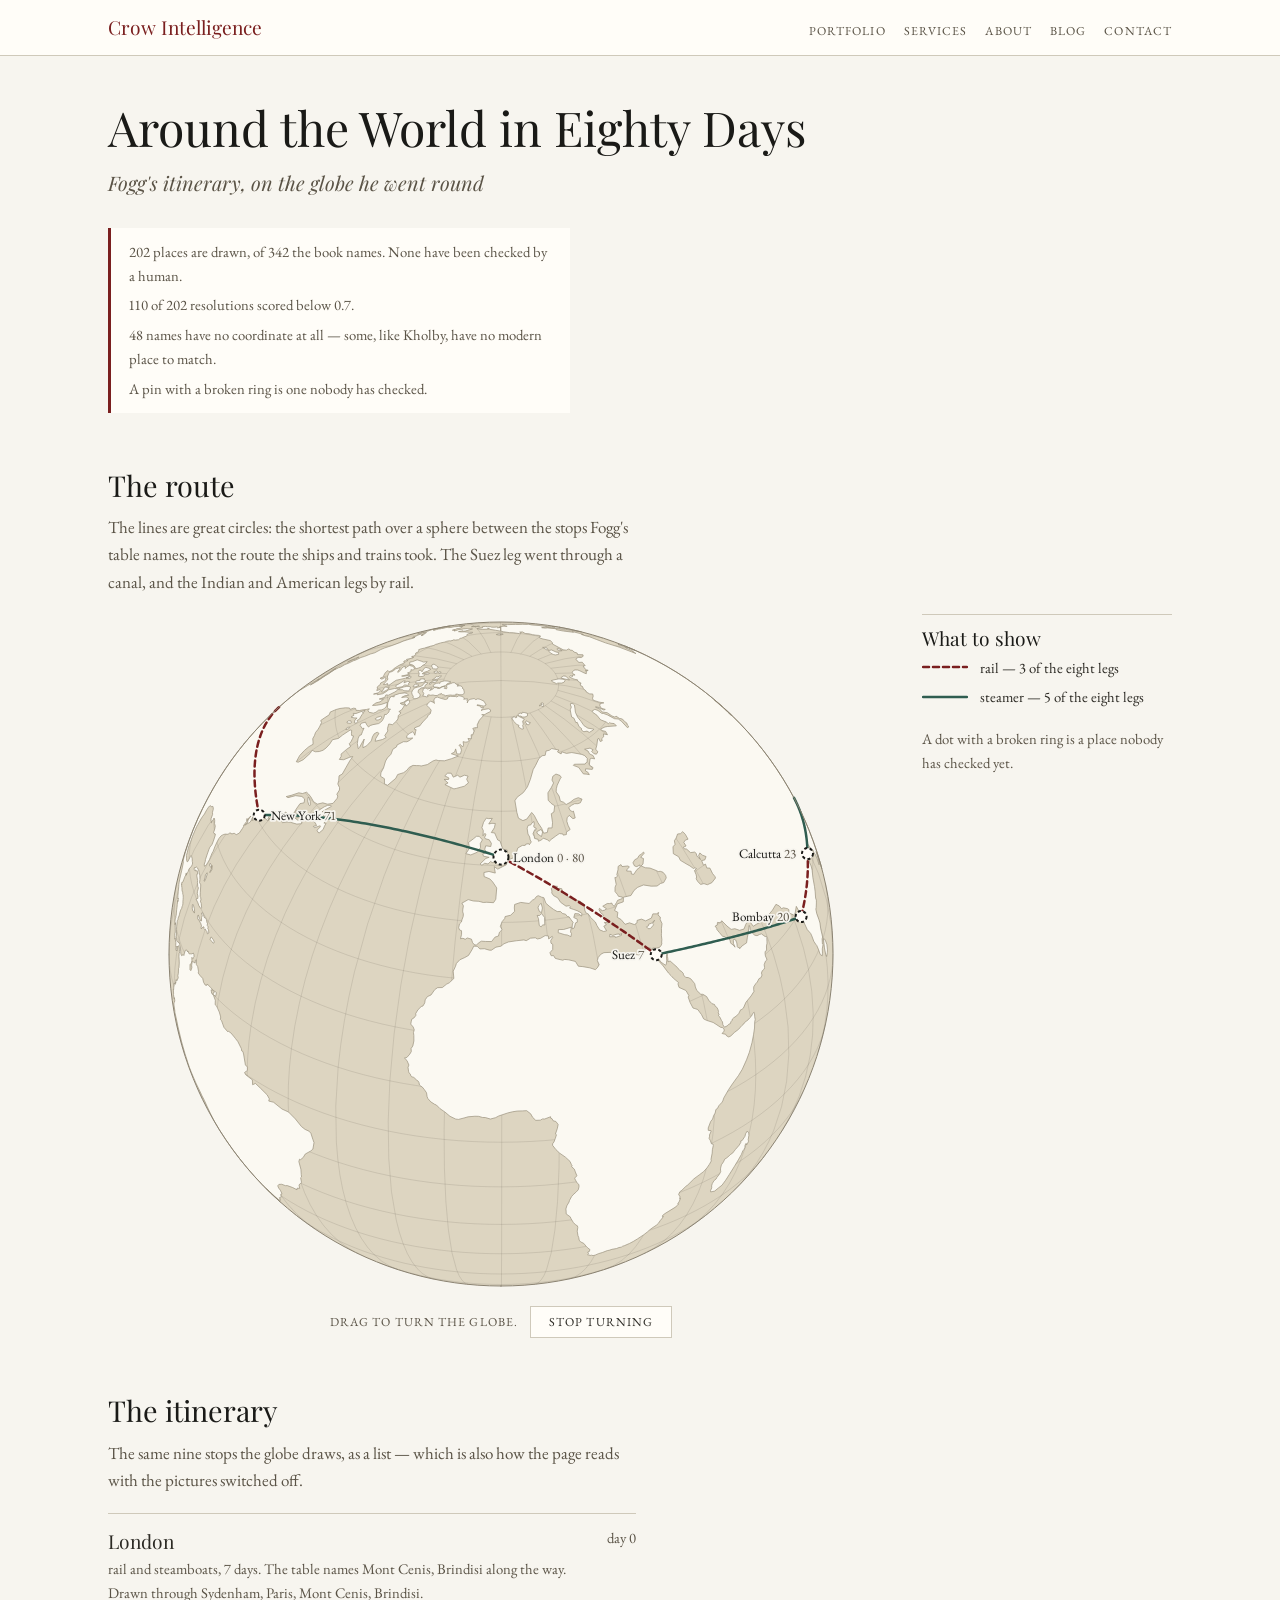
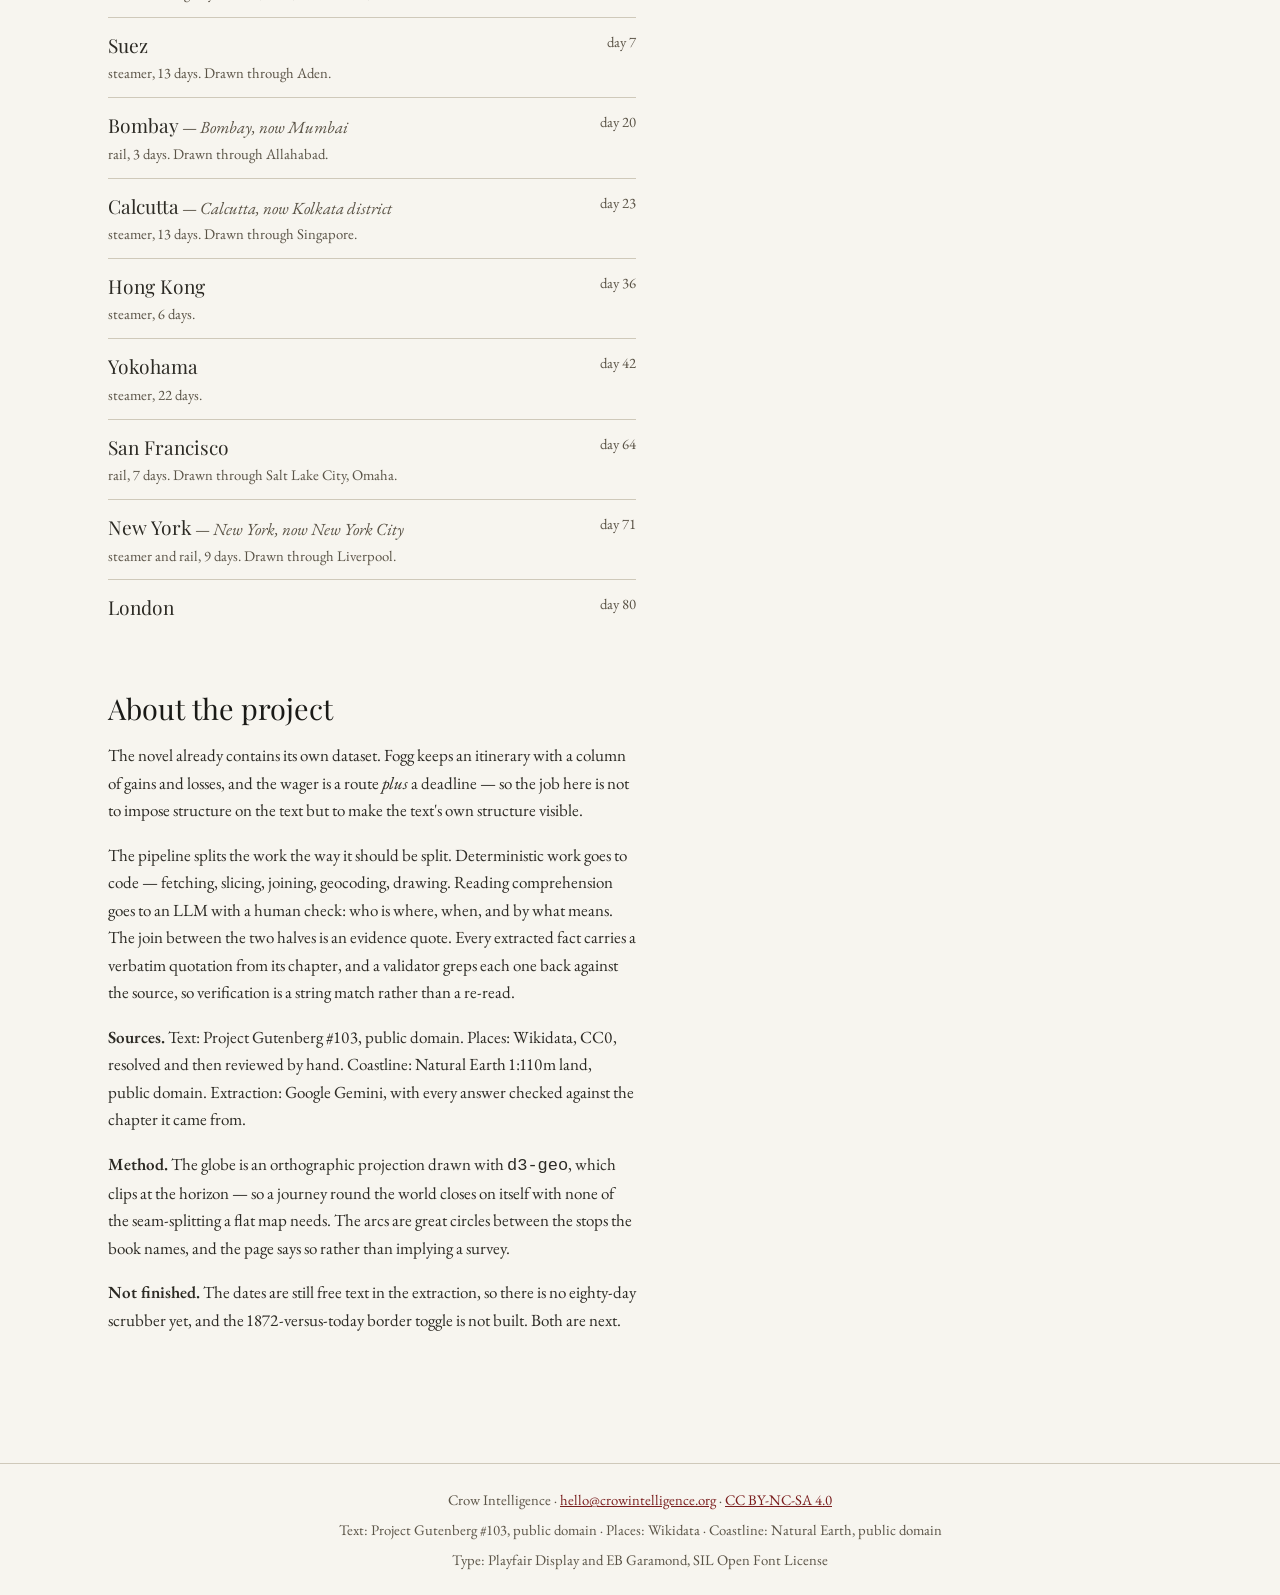
==== web/index.html @ cccea7ab "d3 wants its polygons clockwise, and here is the globe to prove it The page is what caught the bug. " ====
<!doctype html>
<html lang="en">
<head>
<meta charset="utf-8" />
<meta name="viewport" content="width=device-width, initial-scale=1" />
<title>Around the World in Eighty Days — Crow Intelligence</title>
<meta name="description" content="The route and calendar of Jules Verne's 1872 novel, extracted from the text and shown on a rotating globe." />
<link rel="canonical" href="https://crowintelligence.org/verne80/" />
<meta name="theme-color" content="#7a1f1f" />
<link rel="icon" href="data:image/svg+xml,%3Csvg xmlns='http://www.w3.org/2000/svg' viewBox='0 0 32 32'%3E%3Ccircle cx='16' cy='16' r='13' fill='%23f7f5ef' stroke='%237a1f1f' stroke-width='2'/%3E%3Cpath d='M3 16h26M16 3c5 6 5 20 0 26M16 3c-5 6-5 20 0 26' fill='none' stroke='%237a1f1f' stroke-width='1.2'/%3E%3C/svg%3E" />

<meta property="og:type" content="website" />
<meta property="og:locale" content="en_GB" />
<meta property="og:site_name" content="Crow Intelligence" />
<meta property="og:title" content="Around the World in Eighty Days" />
<meta property="og:description" content="Fogg's itinerary, on the globe he went round. Extracted from Gutenberg #103, resolved against Wikidata, checked by hand." />
<meta property="og:url" content="https://crowintelligence.org/verne80/" />
<meta property="og:image" content="https://crowintelligence.org/verne80/assets/og.png" />
<meta property="og:image:width" content="1200" />
<meta property="og:image:height" content="630" />
<meta property="og:image:alt" content="A globe with Phileas Fogg's route drawn across it." />
<!-- Twitter / X card (no account, so no twitter:site) -->
<meta name="twitter:card" content="summary_large_image" />

<script type="application/ld+json">
{
  "@context": "https://schema.org",
  "@type": "CreativeWork",
  "name": "Around the World in Eighty Days — the route on a globe",
  "inLanguage": "en",
  "license": "https://creativecommons.org/licenses/by-nc-sa/4.0/",
  "author": { "@type": "Organization", "name": "Crow Intelligence" },
  "publisher": { "@type": "Organization", "name": "Crow Intelligence" },
  "isBasedOn": "https://www.gutenberg.org/ebooks/103"
}
</script>

<link rel="stylesheet" href="./fonts/fonts.css" />
<link rel="stylesheet" href="./style.css" />
</head>
<body>

<a class="skip" href="#main" data-i18n="skip.content">Skip to the content</a>
<a class="skip" href="#itinerary" data-i18n="skip.itinerary">Skip the globe, read the itinerary</a>

<nav class="top-nav" aria-label="Crow Intelligence">
  <div class="nav-inner">
    <a class="nav-brand" href="https://crowintelligence.org/" data-i18n="nav.brand">Crow Intelligence</a>
    <div class="nav-links">
      <a href="https://crowintelligence.org/portfolio.html" data-i18n="nav.portfolio">Portfolio</a>
      <a href="https://crowintelligence.org/services.html" data-i18n="nav.services">Services</a>
      <a href="https://crowintelligence.org/about.html" data-i18n="nav.about">About</a>
      <a href="https://blog.crowintelligence.org/" data-i18n="nav.blog">Blog</a>
      <a href="https://crowintelligence.org/contact.html" data-i18n="nav.contact">Contact</a>
    </div>
  </div>
</nav>

<main id="main">
  <h1 data-i18n="site.title">Around the World in Eighty Days</h1>
  <p class="lede" data-i18n="site.subtitle">Fogg's itinerary, on the globe he went round</p>

  <div class="provenance" id="provenance"></div>

  <h2>The route</h2>
  <p class="note" data-i18n="arc.schematic">
    The lines are great circles: the shortest path over a sphere between the stops Fogg's
    table names, not the route the ships and trains took.
  </p>

  <div class="globe-wrap">
    <div>
      <div class="stage" id="stage">
        <canvas role="img" data-i18n-label="globe.aria"
                aria-label="A globe showing Phileas Fogg's route around the world."></canvas>
        <svg aria-hidden="true"></svg>
      </div>
      <div class="controls">
        <span class="label" data-i18n="globe.hint">Drag to turn the globe.</span>
        <button id="rotate" type="button">Turn slowly</button>
      </div>
    </div>

    <div class="legend">
      <h3 data-i18n="layer.heading">What to show</h3>
      <ul id="legend-modes"></ul>
      <p class="note" style="font-size: var(--fs-small)">
        A dot with a broken ring is a place nobody has checked yet.
      </p>
    </div>
  </div>

  <h2 data-i18n="itinerary.heading">The itinerary</h2>
  <p class="note" data-i18n="itinerary.note">
    The same nine stops the globe draws, as a list — which is also how the page reads with
    the pictures switched off.
  </p>

  <noscript>
    <p>
      This page draws a globe with JavaScript. Without it, here is the itinerary Fogg reads
      out in chapter 3: <strong>London, Suez, Bombay, Calcutta, Hong Kong, Yokohama, San
      Francisco, New York, London</strong> — eighty days. The underlying data is
      <a href="./data/journey.json">journey.json</a>.
    </p>
  </noscript>

  <ol class="itinerary" id="itinerary"></ol>

  <h2 data-i18n="about.heading">About the project</h2>
  <p>
    The novel already contains its own dataset. Fogg keeps an itinerary with a column of
    gains and losses, and the wager is a route <em>plus</em> a deadline — so the job here is
    not to impose structure on the text but to make the text's own structure visible.
  </p>
  <p>
    The pipeline splits the work the way it should be split. Deterministic work goes to code
    — fetching, slicing, joining, geocoding, drawing. Reading comprehension goes to an LLM
    with a human check: who is where, when, and by what means. The join between the two
    halves is an evidence quote. Every extracted fact carries a verbatim quotation from its
    chapter, and a validator greps each one back against the source, so verification is a
    string match rather than a re-read.
  </p>
  <p>
    <strong>Sources.</strong> Text: Project Gutenberg #103, public domain. Places: Wikidata,
    CC0, resolved and then reviewed by hand. Coastline: Natural Earth 1:110m land, public
    domain. Extraction: Google Gemini, with every answer checked against the chapter it came
    from.
  </p>
  <p>
    <strong>Method.</strong> The globe is an orthographic projection drawn with
    <code>d3-geo</code>, which clips at the horizon — so a journey round the world closes on
    itself with none of the seam-splitting a flat map needs. The arcs are great circles
    between the stops the book names, and the page says so rather than implying a survey.
  </p>
  <p>
    <strong>Not finished.</strong> The dates are still free text in the extraction, so there
    is no eighty-day scrubber yet, and the 1872-versus-today border toggle is not built.
    Both are next.
  </p>
</main>

<footer>
  <p>
    Crow Intelligence ·
    <a href="mailto:hello@crowintelligence.org" data-i18n="footer.contact">hello@crowintelligence.org</a> ·
    <a href="https://creativecommons.org/licenses/by-nc-sa/4.0/" rel="license" data-i18n="footer.licence">CC BY-NC-SA 4.0</a>
  </p>
  <p>
    <span data-i18n="footer.text">Text: Project Gutenberg #103, public domain</span> ·
    <span data-i18n="footer.gazetteer">Places: Wikidata</span> ·
    <span data-i18n="footer.coastline">Coastline: Natural Earth, public domain</span>
  </p>
  <p data-i18n="footer.fonts">Type: Playfair Display and EB Garamond, SIL Open Font License</p>
</footer>

<script type="module" src="./app.js"></script>
</body>
</html>
---- web/fonts/fonts.css ----
/* Self-hosted subsets, Latin and Latin-Ext. Generated by
 * scripts/fetch_fonts.py — edit that, not this.
 *
 * EB Garamond and Playfair Display are both under the SIL Open Font License
 * 1.1; see OFL-ebgaramond.txt and OFL-playfairdisplay.txt beside this file.
 *
 * The -ext files carry the Hungarian o- and u-double-acute, so an English
 * reader never downloads them. That is the whole reason for the split.
 */

@font-face {
  font-family: 'EB Garamond';
  font-style: italic;
  font-weight: 400;
  font-display: swap;
  src: url('./ebgaramond-400-i-lat.woff2') format('woff2');
  unicode-range: U+0000-00FF, U+0131, U+0152-0153, U+02BB-02BC, U+02C6, U+02DA, U+02DC, U+0304, U+0308, U+0329, U+2000-206F, U+20AC, U+2122, U+2191, U+2193, U+2212, U+2215, U+FEFF, U+FFFD;
}

@font-face {
  font-family: 'EB Garamond';
  font-style: italic;
  font-weight: 400;
  font-display: swap;
  src: url('./ebgaramond-400-i-ext.woff2') format('woff2');
  unicode-range: U+0100-02BA, U+02BD-02C5, U+02C7-02CC, U+02CE-02D7, U+02DD-02FF, U+0304, U+0308, U+0329, U+1D00-1DBF, U+1E00-1E9F, U+1EF2-1EFF, U+2020, U+20A0-20AB, U+20AD-20C0, U+2113, U+2C60-2C7F, U+A720-A7FF;
}

@font-face {
  font-family: 'EB Garamond';
  font-style: normal;
  font-weight: 400 600;
  font-display: swap;
  src: url('./ebgaramond-400-600-n-lat.woff2') format('woff2');
  unicode-range: U+0000-00FF, U+0131, U+0152-0153, U+02BB-02BC, U+02C6, U+02DA, U+02DC, U+0304, U+0308, U+0329, U+2000-206F, U+20AC, U+2122, U+2191, U+2193, U+2212, U+2215, U+FEFF, U+FFFD;
}

@font-face {
  font-family: 'EB Garamond';
  font-style: normal;
  font-weight: 400 600;
  font-display: swap;
  src: url('./ebgaramond-400-600-n-ext.woff2') format('woff2');
  unicode-range: U+0100-02BA, U+02BD-02C5, U+02C7-02CC, U+02CE-02D7, U+02DD-02FF, U+0304, U+0308, U+0329, U+1D00-1DBF, U+1E00-1E9F, U+1EF2-1EFF, U+2020, U+20A0-20AB, U+20AD-20C0, U+2113, U+2C60-2C7F, U+A720-A7FF;
}

@font-face {
  font-family: 'Playfair Display';
  font-style: italic;
  font-weight: 400;
  font-display: swap;
  src: url('./playfairdisplay-400-i-lat.woff2') format('woff2');
  unicode-range: U+0000-00FF, U+0131, U+0152-0153, U+02BB-02BC, U+02C6, U+02DA, U+02DC, U+0304, U+0308, U+0329, U+2000-206F, U+20AC, U+2122, U+2191, U+2193, U+2212, U+2215, U+FEFF, U+FFFD;
}

@font-face {
  font-family: 'Playfair Display';
  font-style: italic;
  font-weight: 400;
  font-display: swap;
  src: url('./playfairdisplay-400-i-ext.woff2') format('woff2');
  unicode-range: U+0100-02BA, U+02BD-02C5, U+02C7-02CC, U+02CE-02D7, U+02DD-02FF, U+0304, U+0308, U+0329, U+1D00-1DBF, U+1E00-1E9F, U+1EF2-1EFF, U+2020, U+20A0-20AB, U+20AD-20C0, U+2113, U+2C60-2C7F, U+A720-A7FF;
}

@font-face {
  font-family: 'Playfair Display';
  font-style: normal;
  font-weight: 400;
  font-display: swap;
  src: url('./playfairdisplay-400-n-lat.woff2') format('woff2');
  unicode-range: U+0000-00FF, U+0131, U+0152-0153, U+02BB-02BC, U+02C6, U+02DA, U+02DC, U+0304, U+0308, U+0329, U+2000-206F, U+20AC, U+2122, U+2191, U+2193, U+2212, U+2215, U+FEFF, U+FFFD;
}

@font-face {
  font-family: 'Playfair Display';
  font-style: normal;
  font-weight: 400;
  font-display: swap;
  src: url('./playfairdisplay-400-n-ext.woff2') format('woff2');
  unicode-range: U+0100-02BA, U+02BD-02C5, U+02C7-02CC, U+02CE-02D7, U+02DD-02FF, U+0304, U+0308, U+0329, U+1D00-1DBF, U+1E00-1E9F, U+1EF2-1EFF, U+2020, U+20A0-20AB, U+20AD-20C0, U+2113, U+2C60-2C7F, U+A720-A7FF;
}
---- web/style.css ----
/* Around the World in Eighty Days — an engraved globe on warm paper.
 *
 * Light only, and deliberately so rather than by omission. The whole visual argument is
 * printed paper: cream stock, brick accent, a Didone display face, a coastline drawn as an
 * engraving. A dark mode of that is not a recolouring, it is a different artefact — it means
 * re-picking land, ocean, graticule and six transport hues and validating contrast twice.
 * `color-scheme: light` below states the choice, so the browser stops inverting form
 * controls and scrollbars behind our back.
 *
 * The seam is left open and costs almost nothing: every colour is a role variable in the one
 * block below, and the canvas reads its colours through getComputedStyle rather than
 * hardcoding them. Adding `:root[data-theme="dark"]` later is one CSS block and no JS.
 */

:root {
  color-scheme: light;

  /* --- ink and paper (kmdb_dashboard's tokens, so two Crow pieces match) --- */
  --ink: #1a1a17;
  --paper: #f7f5ef;
  --body: #2c2a24;
  --muted: #5a5346;
  --line: #cfc9ba;
  --accent: #7a1f1f;
  --card-bg: #fffdf8;

  /* --- the globe ---
   * Ocean darker than land, which is the opposite of a satellite photograph and the whole
   * point: this is an engraved atlas, where the sea is hatched and the land is the lit,
   * raised thing. Both stay inside the paper family so nothing on it glows. */
  --ocean: #ddd5c1;
  --land: #fbf9f2;
  --land-edge: #9a917d;
  --graticule: rgba(74, 67, 55, 0.22);
  --sphere-edge: #8a8271;

  /* --- transport modes ---
   * Hue is the category and the dash pattern repeats it, because colour alone is not a
   * channel every reader has. The legend prints the dash, so the key survives greyscale. */
  --mode-sea: #2f5d50;
  --mode-rail: #7a1f1f;
  --mode-beast: #856404;
  --mode-ice: #34568b;
  --mode-road: #a8431a;
  --mode-foot: #5a5346;
  --mode-other: #5a5346;

  /* --- type --- */
  --display: "Playfair Display", Georgia, "Times New Roman", serif;
  --text: "EB Garamond", Georgia, "Times New Roman", serif;

  --fs-h1: 3rem;
  --fs-h2: 1.8rem;
  --fs-h3: 1.2rem;
  --fs-sub: 1.25rem;
  --fs-body: 1.0625rem;
  --fs-small: 0.92rem;
  --fs-label: 0.76rem;
  --ls-label: 0.09em;
  --lh-body: 1.62;
  --lh-tight: 1.15;
  --measure: 66ch;

  --sp-1: 6px;
  --sp-2: 12px;
  --sp-3: 18px;
  --sp-4: 28px;
  --sp-5: 44px;
  --sp-6: 56px;
}

@media (max-width: 640px) {
  :root { --fs-h1: 2rem; --fs-h2: 1.4rem; --fs-h3: 1.05rem; }
}

@media (prefers-contrast: more) {
  :root { --line: #8b8474; --muted: #40392e; --graticule: rgba(60, 55, 45, 0.32); }
}

*, *::before, *::after { box-sizing: border-box; }

body {
  margin: 0;
  background: var(--paper);
  color: var(--body);
  font-family: var(--text);
  font-size: var(--fs-body);
  line-height: var(--lh-body);
  /* Old-style figures sit on the baseline like lowercase letters and belong in prose.
   * The day counts opt out, below, because a column of numbers wants to line up. */
  font-variant-numeric: oldstyle-nums proportional-nums;
  -webkit-font-smoothing: antialiased;
}

.tabular {
  font-variant-numeric: lining-nums tabular-nums;
}

h1, h2, h3 {
  font-family: var(--display);
  font-weight: 400;
  color: var(--ink);
  line-height: var(--lh-tight);
  /* Playfair is a Didone: its hairlines disappear below about 14px, so it is never used
   * for a small label. Those go to the text face in letterspaced capitals instead. */
}

h1 { font-size: var(--fs-h1); margin: 0 0 var(--sp-2); }
h2 { font-size: var(--fs-h2); margin: var(--sp-6) 0 var(--sp-2); }
h3 { font-size: var(--fs-h3); margin: var(--sp-4) 0 var(--sp-1); }

a { color: var(--accent); }
a:focus-visible, button:focus-visible, [tabindex]:focus-visible {
  outline: 2px solid var(--accent);
  outline-offset: 2px;
}

.label {
  font-family: var(--text);
  font-size: var(--fs-label);
  letter-spacing: var(--ls-label);
  text-transform: uppercase;
  color: var(--muted);
}

/* ---------------------------------------------------------------- site chrome */

.skip {
  position: absolute;
  left: -9999px;
  top: 0;
  background: var(--card-bg);
  color: var(--ink);
  padding: var(--sp-2) var(--sp-3);
  border: 1px solid var(--line);
  z-index: 10;
}
.skip:focus { left: var(--sp-3); top: var(--sp-2); }

/* Not sticky, so it scrolls away and never collides with the globe. */
.top-nav { border-bottom: 1px solid var(--line); background: var(--card-bg); }
.nav-inner {
  max-width: 1100px;
  margin: 0 auto;
  padding: var(--sp-2) var(--sp-3);
  display: flex;
  flex-wrap: wrap;
  gap: var(--sp-3);
  align-items: baseline;
  justify-content: space-between;
}
.nav-brand { font-family: var(--display); font-size: var(--fs-h3); text-decoration: none; }
.nav-links { display: flex; gap: var(--sp-3); flex-wrap: wrap; }
.nav-links a {
  font-size: var(--fs-label);
  letter-spacing: var(--ls-label);
  text-transform: uppercase;
  text-decoration: none;
  color: var(--muted);
}
.nav-links a:hover { color: var(--accent); }

main { max-width: 1100px; margin: 0 auto; padding: var(--sp-5) var(--sp-3) var(--sp-6); }

.lede {
  font-size: var(--fs-sub);
  font-family: var(--display);
  font-style: italic;
  color: var(--muted);
  margin: 0 0 var(--sp-4);
  max-width: var(--measure);
}

p { max-width: var(--measure); }

/* The one-paragraph explainer under every heading. House signature; do not drop it. */
.note { color: var(--muted); max-width: var(--measure); margin: 0 0 var(--sp-3); }

/* ------------------------------------------------------- honesty, above the fold */

.provenance {
  border-left: 3px solid var(--accent);
  background: var(--card-bg);
  padding: var(--sp-2) var(--sp-3);
  margin: 0 0 var(--sp-4);
  max-width: var(--measure);
  font-size: var(--fs-small);
  color: var(--muted);
}
.provenance strong { color: var(--ink); }
.provenance p { margin: 0 0 var(--sp-1); max-width: none; }
.provenance p:last-child { margin-bottom: 0; }

/* -------------------------------------------------------------------- the globe */

.globe-wrap {
  display: grid;
  grid-template-columns: minmax(0, 1fr) 250px;
  gap: var(--sp-4);
  align-items: start;
}
@media (max-width: 820px) {
  .globe-wrap { grid-template-columns: 1fr; }
}

.stage {
  position: relative;
  aspect-ratio: 1;
  width: 100%;
  max-width: 680px;
  margin: 0 auto;
}
.stage canvas,
.stage svg {
  position: absolute;
  inset: 0;
  width: 100%;
  height: 100%;
}
.stage canvas { touch-action: none; cursor: grab; }
.stage canvas.dragging { cursor: grabbing; }

/* The dots are real elements rather than pixels, so they get focus rings, labels and a
 * touch target for free. `.behind` is the far side of the world: not shown, not clickable. */
.stage svg { pointer-events: none; }
.stop { pointer-events: auto; }
.stop.behind { display: none; }
.stop circle.hit { fill: transparent; }
.stop circle.pin {
  fill: var(--card-bg);
  stroke: var(--ink);
  stroke-width: 2;
}
/* A broken ring means nobody has checked this resolution. Every pin has one today; they
 * disappear one at a time as the review lands, which is a progress bar you cannot fake. */
.stop.unchecked circle.pin { stroke-dasharray: 3 2.5; }
.stop text {
  font-family: var(--text);
  font-size: 13px;
  fill: var(--ink);
  paint-order: stroke;
  stroke: var(--paper);
  stroke-width: 3.5;
  stroke-linejoin: round;
}
.stop text .day { fill: var(--muted); }

.controls {
  display: flex;
  gap: var(--sp-2);
  align-items: center;
  justify-content: center;
  margin-top: var(--sp-2);
  flex-wrap: wrap;
}
button {
  font-family: var(--text);
  font-size: var(--fs-label);
  letter-spacing: var(--ls-label);
  text-transform: uppercase;
  color: var(--body);
  background: var(--card-bg);
  border: 1px solid var(--line);
  padding: var(--sp-1) var(--sp-3);
  cursor: pointer;
  min-height: 32px;
}
button:hover { border-color: var(--accent); color: var(--accent); }

/* ------------------------------------------------------------------- the legend */

.legend { border-top: 1px solid var(--line); padding-top: var(--sp-2); }
.legend h3 { margin-top: 0; }
.legend ul { list-style: none; margin: 0 0 var(--sp-3); padding: 0; }
.legend li {
  display: grid;
  grid-template-columns: 46px 1fr;
  gap: var(--sp-2);
  align-items: center;
  margin-bottom: var(--sp-1);
  font-size: var(--fs-small);
}
.legend svg { display: block; }

/* --------------------------------------------------------------- the itinerary */

.itinerary { list-style: none; padding: 0; margin: 0; max-width: var(--measure); }
.itinerary > li {
  border-top: 1px solid var(--line);
  padding: var(--sp-2) 0;
}
.itinerary .stop-name { font-family: var(--display); font-size: var(--fs-h3); }
.itinerary .renamed { color: var(--muted); font-style: italic; }
.itinerary .day-badge {
  float: right;
  color: var(--muted);
  font-size: var(--fs-small);
}
.itinerary .onward { color: var(--muted); font-size: var(--fs-small); margin: 0; }

/* ----------------------------------------------------------------- the closing */

footer {
  border-top: 1px solid var(--line);
  margin-top: var(--sp-6);
  padding: var(--sp-3);
  text-align: center;
  color: var(--muted);
  font-size: var(--fs-small);
}
footer p { max-width: none; margin: var(--sp-1) 0; }

/* ---------------------------------------------------------------------- motion */

@media (prefers-reduced-motion: reduce) {
  * { animation: none !important; transition: none !important; }
}

/* ----------------------------------------------------------------------- print */

@media print {
  .top-nav, .controls, .skip { display: none; }
  :root { --paper: #fff; --card-bg: #fff; }
  body { font-size: 11pt; }
  /* The dash channel is what carries the legend into greyscale. */
}
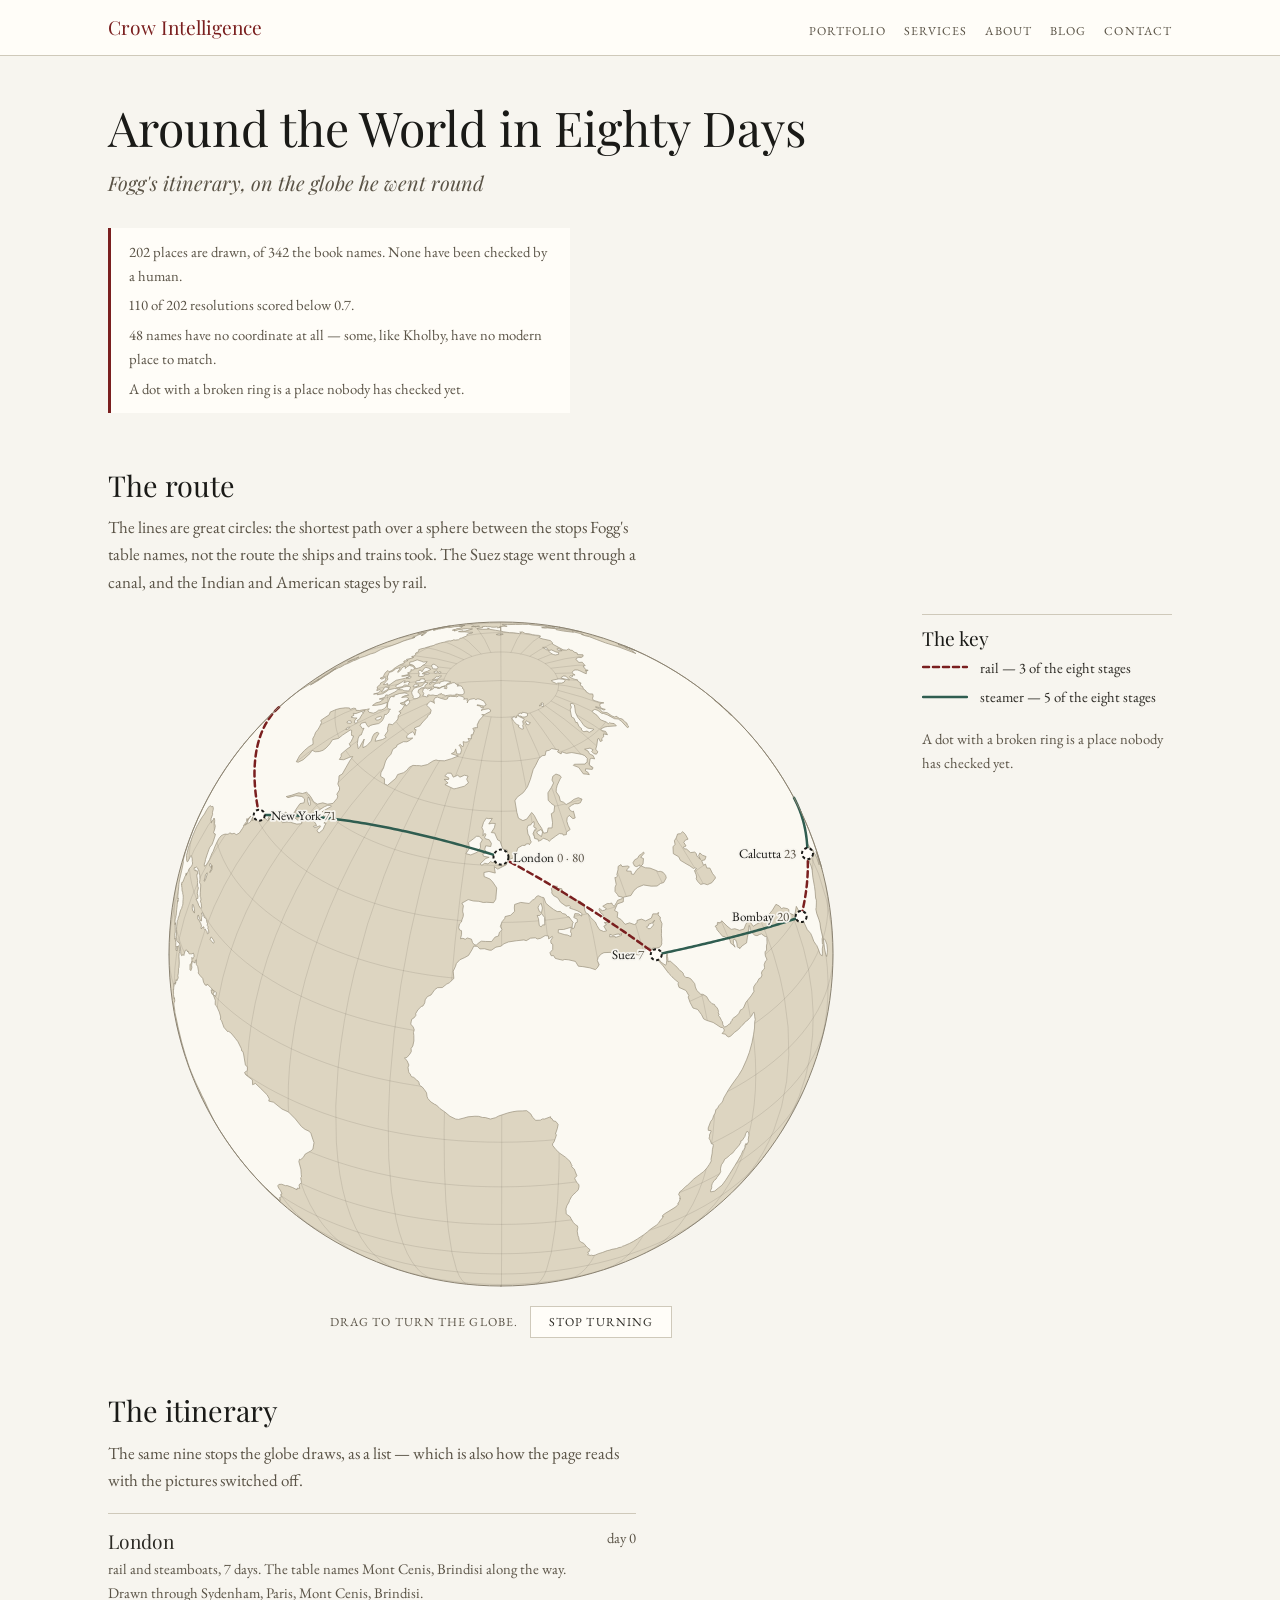
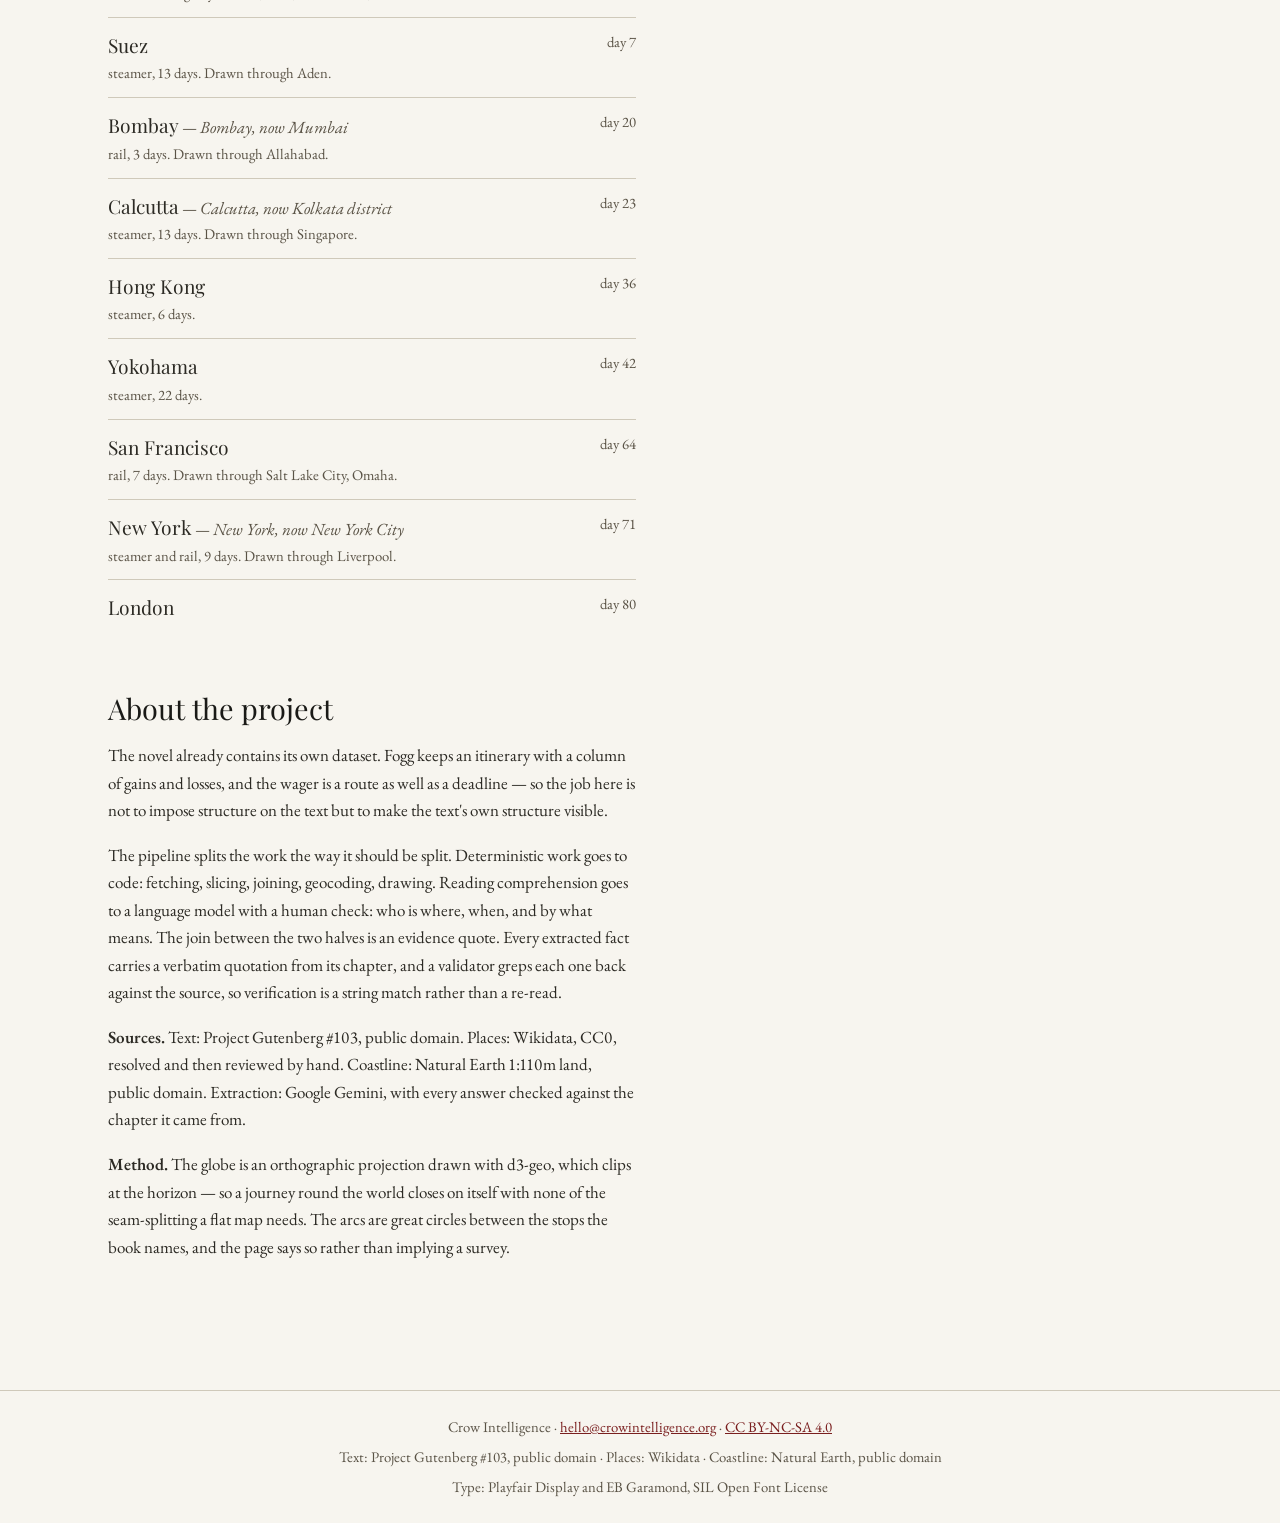
==== commit c4952f13: "One language, and nothing on the page about what it has not built The Hungarian catalogue was empty " ====
--- a/web/index.html
+++ b/web/index.html
@@ -4,7 +4,7 @@
 <meta charset="utf-8" />
 <meta name="viewport" content="width=device-width, initial-scale=1" />
 <title>Around the World in Eighty Days — Crow Intelligence</title>
-<meta name="description" content="The route and calendar of Jules Verne's 1872 novel, extracted from the text and shown on a rotating globe." />
+<meta name="description" data-i18n-content="site.description" content="The route and calendar of Jules Verne's 1872 novel, extracted from the text and shown on a rotating globe." />
 <link rel="canonical" href="https://crowintelligence.org/verne80/" />
 <meta name="theme-color" content="#7a1f1f" />
 <link rel="icon" href="data:image/svg+xml,%3Csvg xmlns='http://www.w3.org/2000/svg' viewBox='0 0 32 32'%3E%3Ccircle cx='16' cy='16' r='13' fill='%23f7f5ef' stroke='%237a1f1f' stroke-width='2'/%3E%3Cpath d='M3 16h26M16 3c5 6 5 20 0 26M16 3c-5 6-5 20 0 26' fill='none' stroke='%237a1f1f' stroke-width='1.2'/%3E%3C/svg%3E" />
@@ -62,7 +62,7 @@
 
   <div class="provenance" id="provenance"></div>
 
-  <h2>The route</h2>
+  <h2 data-i18n="route.heading">The route</h2>
   <p class="note" data-i18n="arc.schematic">
     The lines are great circles: the shortest path over a sphere between the stops Fogg's
     table names, not the route the ships and trains took.
@@ -82,11 +82,9 @@
     </div>
 
     <div class="legend">
-      <h3 data-i18n="layer.heading">What to show</h3>
+      <h3 data-i18n="legend.heading">The key</h3>
       <ul id="legend-modes"></ul>
-      <p class="note" style="font-size: var(--fs-small)">
-        A dot with a broken ring is a place nobody has checked yet.
-      </p>
+      <p class="note" data-i18n="prov.rings" style="font-size: var(--fs-small)"></p>
     </div>
   </div>
 
@@ -96,6 +94,9 @@
     the pictures switched off.
   </p>
 
+  <!-- Hardcoded on purpose: a data-i18n inside <noscript> would need the JavaScript
+       that is switched off to fill it. tests/test_web_page.py checks these nine names
+       against route_spine.json so the duplication cannot rot. -->
   <noscript>
     <p>
       This page draws a globe with JavaScript. Without it, here is the itinerary Fogg reads
@@ -108,36 +109,10 @@
   <ol class="itinerary" id="itinerary"></ol>
 
   <h2 data-i18n="about.heading">About the project</h2>
-  <p>
-    The novel already contains its own dataset. Fogg keeps an itinerary with a column of
-    gains and losses, and the wager is a route <em>plus</em> a deadline — so the job here is
-    not to impose structure on the text but to make the text's own structure visible.
-  </p>
-  <p>
-    The pipeline splits the work the way it should be split. Deterministic work goes to code
-    — fetching, slicing, joining, geocoding, drawing. Reading comprehension goes to an LLM
-    with a human check: who is where, when, and by what means. The join between the two
-    halves is an evidence quote. Every extracted fact carries a verbatim quotation from its
-    chapter, and a validator greps each one back against the source, so verification is a
-    string match rather than a re-read.
-  </p>
-  <p>
-    <strong>Sources.</strong> Text: Project Gutenberg #103, public domain. Places: Wikidata,
-    CC0, resolved and then reviewed by hand. Coastline: Natural Earth 1:110m land, public
-    domain. Extraction: Google Gemini, with every answer checked against the chapter it came
-    from.
-  </p>
-  <p>
-    <strong>Method.</strong> The globe is an orthographic projection drawn with
-    <code>d3-geo</code>, which clips at the horizon — so a journey round the world closes on
-    itself with none of the seam-splitting a flat map needs. The arcs are great circles
-    between the stops the book names, and the page says so rather than implying a survey.
-  </p>
-  <p>
-    <strong>Not finished.</strong> The dates are still free text in the extraction, so there
-    is no eighty-day scrubber yet, and the 1872-versus-today border toggle is not built.
-    Both are next.
-  </p>
+  <p data-i18n="about.dataset"></p>
+  <p data-i18n="about.pipeline"></p>
+  <p><strong data-i18n="about.sources.label"></strong> <span data-i18n="about.sources"></span></p>
+  <p><strong data-i18n="about.method.label"></strong> <span data-i18n="about.method"></span></p>
 </main>
 
 <footer>
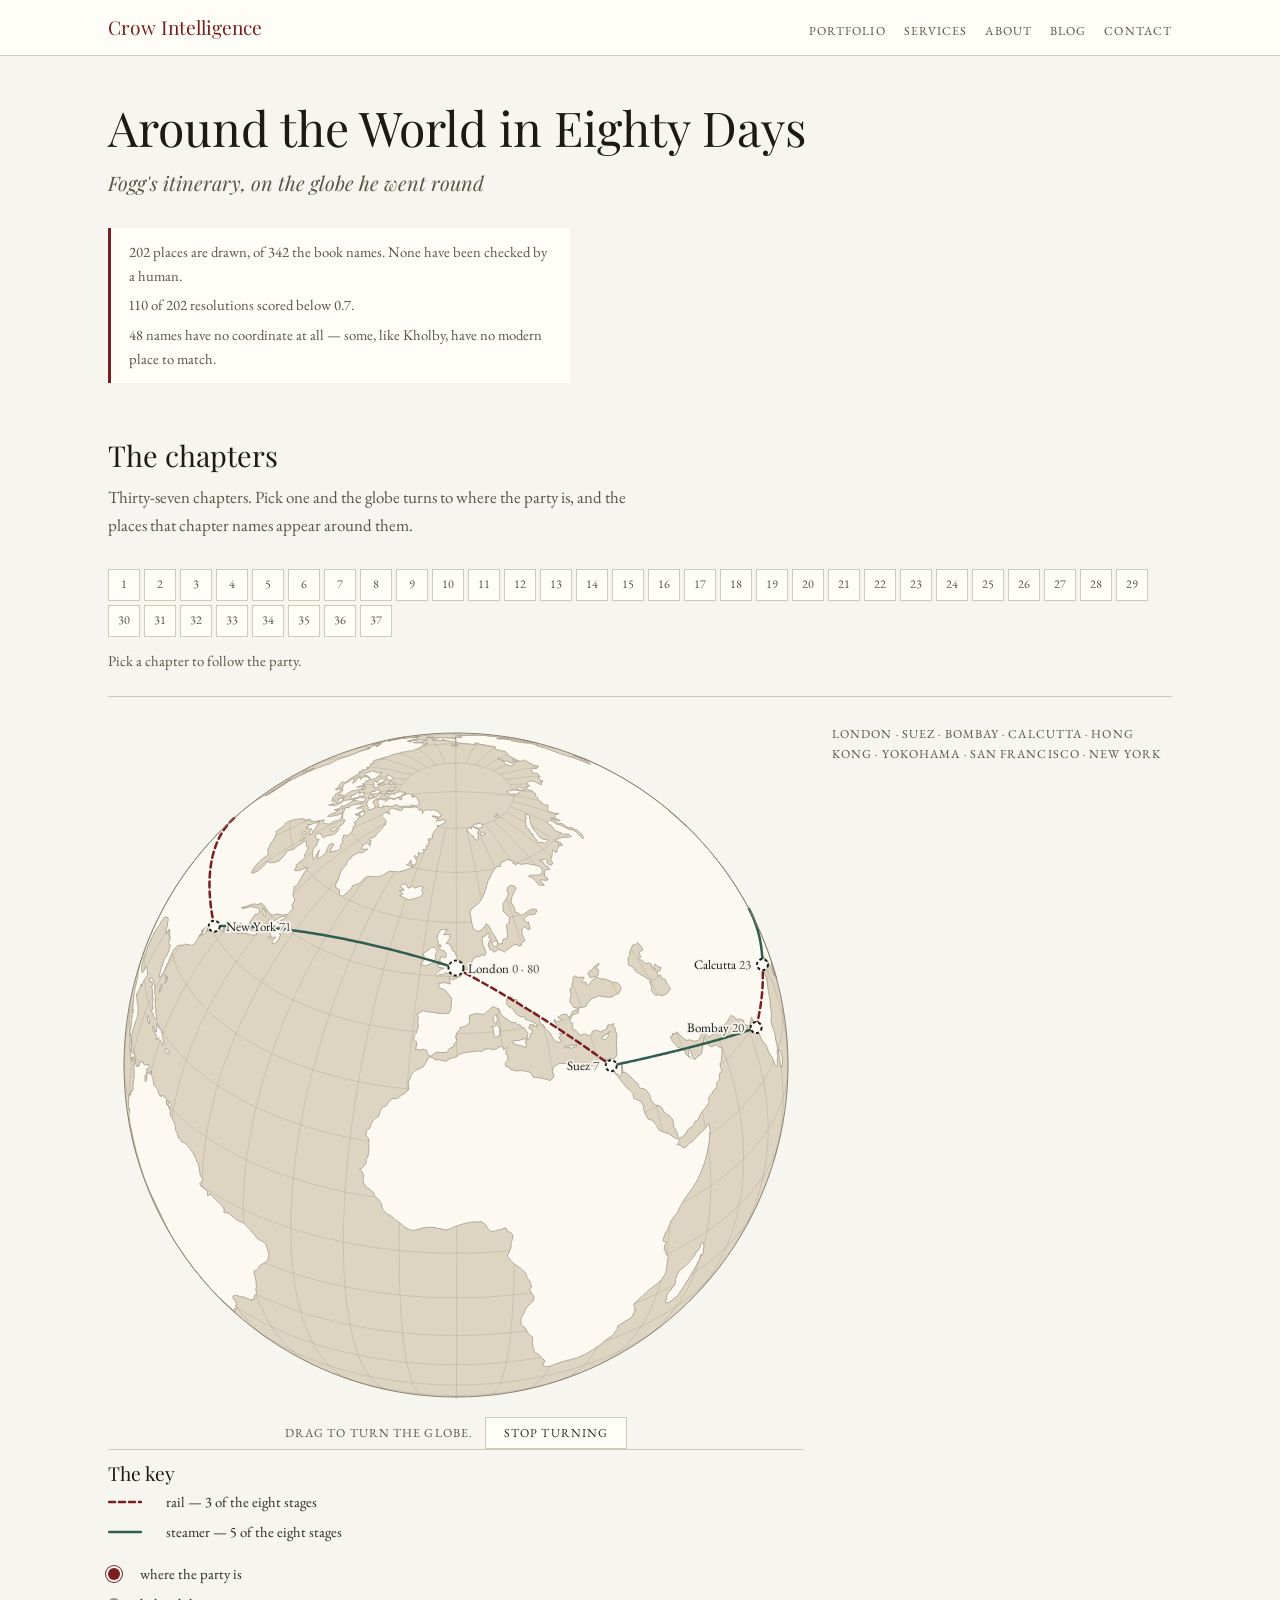
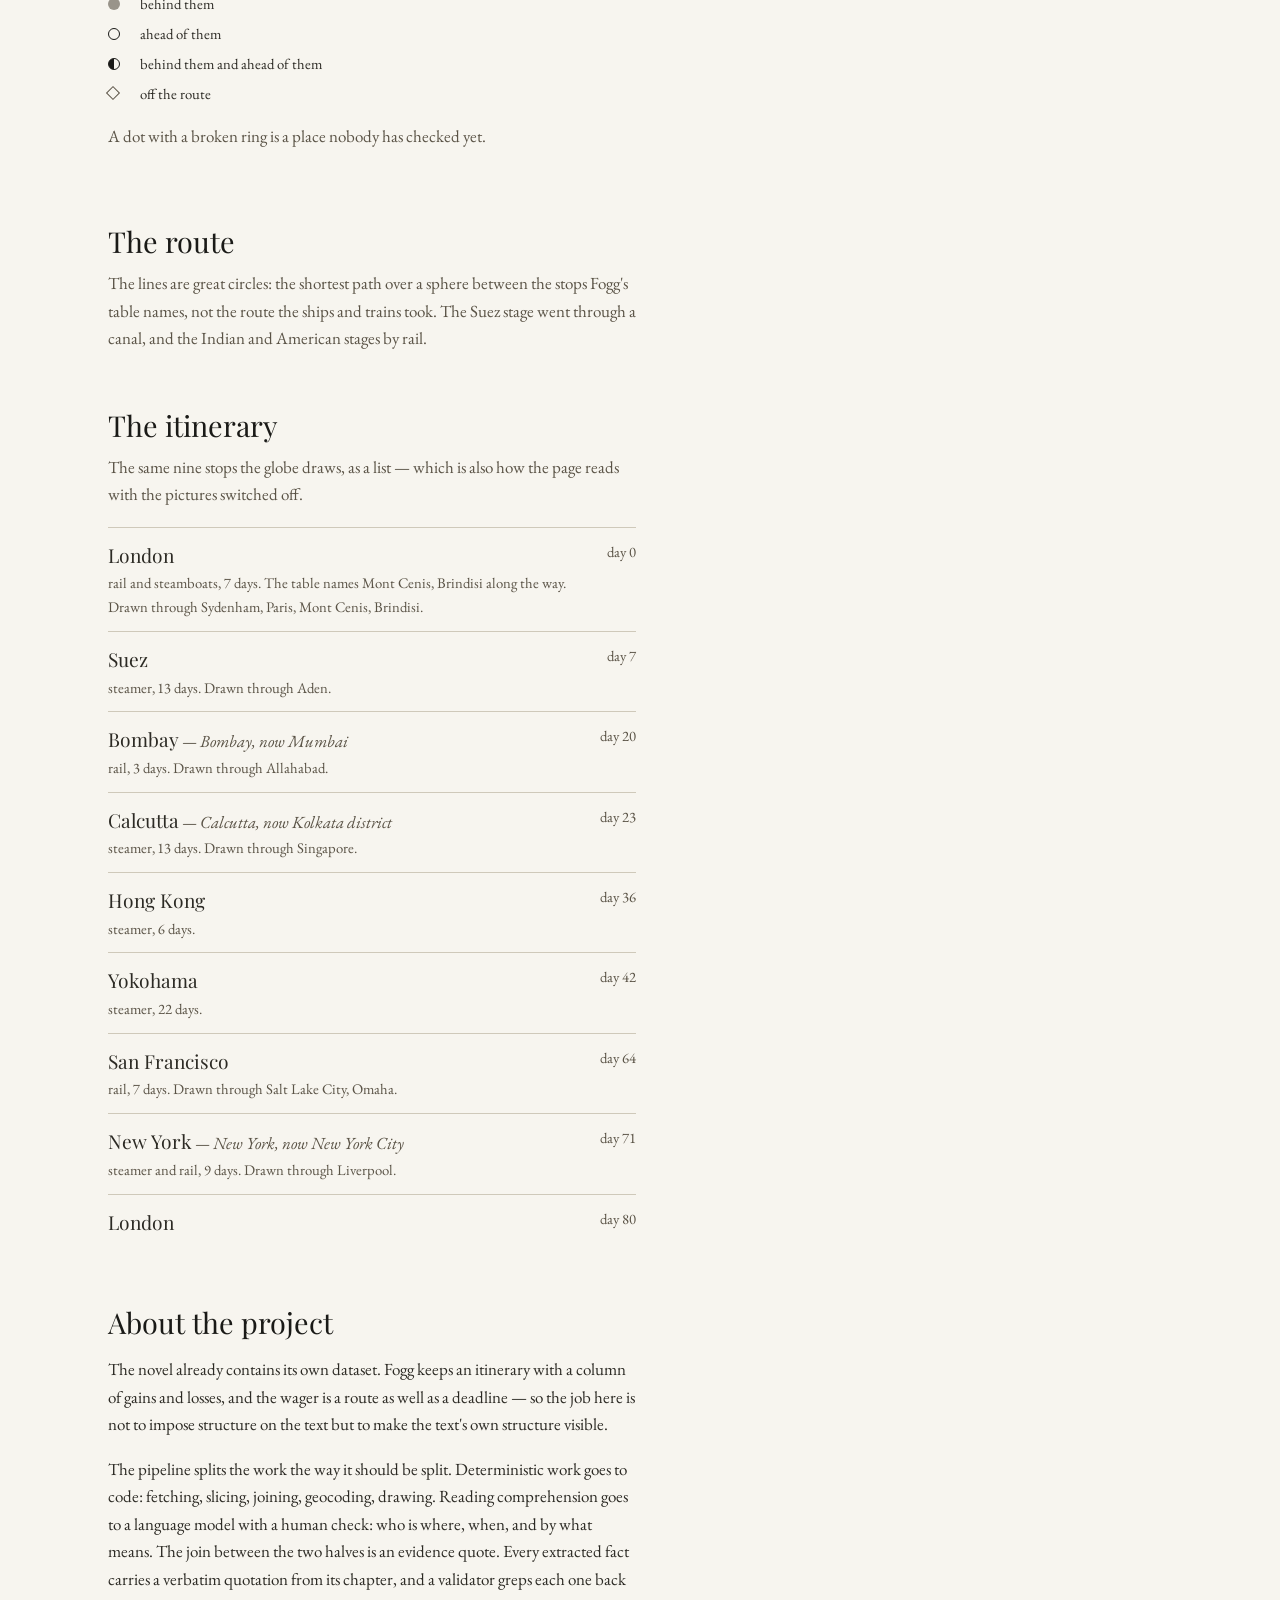
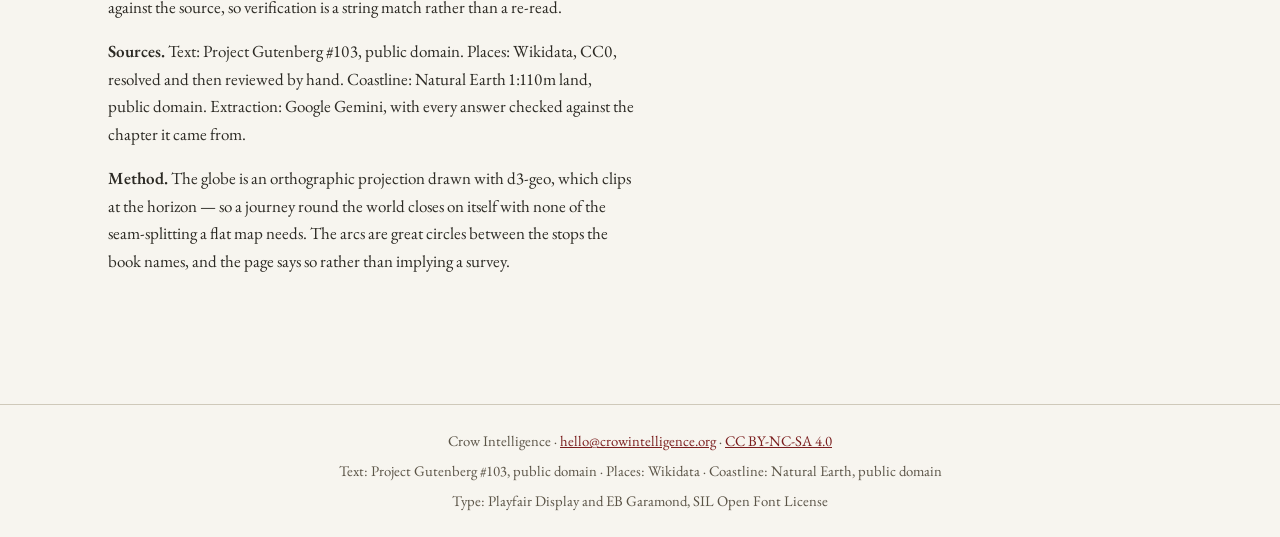
==== commit 24145962: "Thirty-seven chapters, and a globe that turns to meet them chapters.json has been generated, committ" ====
--- a/web/index.html
+++ b/web/index.html
@@ -62,11 +62,15 @@
 
   <div class="provenance" id="provenance"></div>
 
-  <h2 data-i18n="route.heading">The route</h2>
-  <p class="note" data-i18n="arc.schematic">
-    The lines are great circles: the shortest path over a sphere between the stops Fogg's
-    table names, not the route the ships and trains took.
-  </p>
+  <h2 data-i18n="chapters.heading">The chapters</h2>
+  <p class="note" data-i18n="chapters.note"></p>
+
+  <div class="chapterbar" id="chapterbar">
+    <div class="tabs" role="tablist" data-i18n-label="chapters.bar.label"></div>
+    <p class="preview" id="preview"></p>
+  </div>
+
+  <p class="visually-hidden" id="announce" aria-live="polite" aria-atomic="true"></p>
 
   <div class="globe-wrap">
     <div>
@@ -79,14 +83,19 @@
         <span class="label" data-i18n="globe.hint">Drag to turn the globe.</span>
         <button id="rotate" type="button">Turn slowly</button>
       </div>
+      <div class="legend">
+        <h3 data-i18n="legend.heading">The key</h3>
+        <ul id="legend-modes" class="modes"></ul>
+        <ul id="legend-places" class="places"></ul>
+        <p class="note" data-i18n="prov.rings"></p>
+      </div>
     </div>
 
-    <div class="legend">
-      <h3 data-i18n="legend.heading">The key</h3>
-      <ul id="legend-modes"></ul>
-      <p class="note" data-i18n="prov.rings" style="font-size: var(--fs-small)"></p>
-    </div>
+    <div class="panel" id="panel" role="tabpanel"></div>
   </div>
+
+  <h2 data-i18n="route.heading">The route</h2>
+  <p class="note" data-i18n="arc.schematic"></p>
 
   <h2 data-i18n="itinerary.heading">The itinerary</h2>
   <p class="note" data-i18n="itinerary.note">
--- a/web/style.css
+++ b/web/style.css
@@ -195,7 +195,7 @@
 
 .globe-wrap {
   display: grid;
-  grid-template-columns: minmax(0, 1fr) 250px;
+  grid-template-columns: minmax(0, 1fr) 340px;
   gap: var(--sp-4);
   align-items: start;
 }
@@ -324,3 +324,146 @@
   body { font-size: 11pt; }
   /* The dash channel is what carries the legend into greyscale. */
 }
+
+/* ------------------------------------------------------------- the chapter bar */
+
+.chapterbar {
+  background: var(--paper);
+  border-bottom: 1px solid var(--line);
+  padding: var(--sp-2) 0;
+  margin-bottom: var(--sp-4);
+  z-index: 5;
+}
+/* Sticky only where it fits on one or two rows. On a phone thirty-seven tabs wrap to
+ * four rows, and four rows of sticky is most of the screen. */
+@media (min-width: 821px) {
+  .chapterbar { position: sticky; top: 0; }
+}
+
+.chapterbar .tabs { display: flex; flex-wrap: wrap; gap: 4px; }
+
+.tab {
+  display: inline-flex;
+  align-items: center;
+  justify-content: center;
+  min-width: 32px;
+  min-height: 32px;
+  padding: 0 var(--sp-1);
+  border: 1px solid var(--line);
+  color: var(--muted);
+  background: var(--card-bg);
+  font-size: var(--fs-label);
+  text-decoration: none;
+}
+.tab:hover { border-color: var(--accent); color: var(--accent); }
+.tab[aria-selected="true"] {
+  background: var(--accent);
+  border-color: var(--accent);
+  color: var(--paper);
+}
+
+.chapterbar .preview {
+  margin: var(--sp-2) 0 0;
+  color: var(--muted);
+  font-size: var(--fs-small);
+  max-width: var(--measure);
+  min-height: 2.4em;
+}
+
+/* ------------------------------------------------------------------- the panel */
+
+.panel { font-size: var(--fs-small); }
+@media (min-width: 821px) {
+  /* Clears the sticky chapter bar, so a heading never hides behind it. */
+  .panel { position: sticky; top: 88px; max-height: calc(100vh - 100px); overflow-y: auto; }
+}
+.panel h3 {
+  font-size: 1.05rem;
+  letter-spacing: 0.01em;
+  margin: var(--sp-3) 0 var(--sp-1);
+}
+.panel > h3:first-of-type {
+  /* The chapter's own heading, as printed: eighty characters of capitals. */
+  font-size: var(--fs-h3);
+  line-height: 1.25;
+}
+.panel p { max-width: none; margin: 0 0 var(--sp-2); }
+.panel section { border-top: 1px solid var(--line); padding-top: var(--sp-2); }
+.panel .note { font-size: var(--fs-label); line-height: 1.5; }
+.panel ul.plain { list-style: none; margin: 0 0 var(--sp-2); padding: 0; }
+.panel ul.plain li { display: flex; gap: var(--sp-2); align-items: baseline; }
+.panel ul.plain li svg { flex: none; }
+/* Dimmed rather than hidden: the same "nobody is asserting this" channel as a pin's
+ * broken ring, applied to a position carried forward from an earlier chapter. */
+.panel .faint { color: var(--muted); }
+.panel li.faint { opacity: 0.75; }
+
+.stepper { display: flex; gap: var(--sp-3); margin-bottom: var(--sp-2); }
+.stepper a { font-size: var(--fs-label); letter-spacing: var(--ls-label); text-transform: uppercase; }
+
+/* ---------------------------------------------------- a chapter's places */
+
+/* Shape first, colour second. The nine stops own large-and-paper-filled, so these have
+ * to be tellable from them and from each other with the hue taken away — in print, in
+ * greyscale, and for a reader who does not separate these colours. */
+.place .mark { fill: var(--muted); stroke: none; }
+.place .halo { fill: none; stroke: var(--accent); stroke-width: 1.5; }
+.place.is-here .mark { fill: var(--accent); }
+.place.is-past .mark { fill: var(--muted); opacity: 0.6; }
+.place.is-future .mark { fill: var(--paper); stroke: var(--ink); stroke-width: 1.5; }
+.place.is-cyclic .mark { fill: var(--paper); stroke: var(--ink); stroke-width: 1.5; }
+.place.is-cyclic .half { fill: var(--ink); stroke: none; }
+.place.is-off_route .mark,
+.place.is-unknown .mark { fill: none; stroke: var(--muted); stroke-width: 1.2; opacity: 0.75; }
+.place.behind { display: none; }
+.place.is-lit .mark { stroke: var(--accent); stroke-width: 2; }
+
+/* In chapter mode the stop labels stay but recede: they are what keeps the globe legible
+ * while a reader is looking at Kholby, and the chapter's own marks are small enough not
+ * to fight them. The day numbers go, because in a chapter they mean nothing. */
+.stage svg.chapter .stop text { opacity: 0.45; font-size: 11px; }
+.stage svg.chapter .stop text .day { display: none; }
+.stage svg.chapter .stop[data-place-class] text { opacity: 1; }
+.stop.is-lit circle.pin { stroke: var(--accent); }
+
+/* Where the party is. Drawn from Fogg's own pin, and the only ringed mark on the globe —
+ * there is exactly one of them, so it can afford to be the loudest thing there. */
+.place.party .mark { fill: var(--accent); }
+.place.party .halo { stroke: var(--accent); stroke-width: 2; }
+
+/* The key's own swatches, drawn with the same rules. */
+.legend ul.places { margin-top: var(--sp-2); }
+.legend ul.places li { grid-template-columns: 20px 1fr; }
+.legend .swatch { width: 12px; height: 12px; border-radius: 50%; background: var(--muted); }
+.legend .is-here .swatch { background: var(--accent); box-shadow: 0 0 0 2px var(--paper), 0 0 0 3px var(--accent); }
+.legend .is-past .swatch { opacity: 0.6; }
+.legend .is-future .swatch { background: var(--paper); border: 1.5px solid var(--ink); }
+.legend .is-cyclic .swatch { background: linear-gradient(90deg, var(--ink) 50%, var(--paper) 50%); border: 1.5px solid var(--ink); }
+.legend .is-off_route .swatch { background: none; border: 1px solid var(--muted); border-radius: 0; transform: rotate(45deg); width: 10px; height: 10px; }
+
+.panel ul.places { list-style: none; margin: 0 0 var(--sp-2); padding: 0; }
+.panel ul.places li { padding: 2px 0; border-left: 3px solid transparent; padding-left: var(--sp-2); }
+.panel ul.places li.is-here { border-left-color: var(--accent); }
+.panel ul.places li:hover { background: var(--card-bg); }
+.panel ul.places li.unplotted .name { color: var(--muted); }
+.panel ul.places .reason { display: block; font-size: var(--fs-label); }
+
+/* --------------------------------------------------------------- for a reader
+ * who cannot see the globe at all. */
+
+.visually-hidden {
+  position: absolute;
+  width: 1px;
+  height: 1px;
+  margin: -1px;
+  padding: 0;
+  overflow: hidden;
+  clip: rect(0 0 0 0);
+  white-space: nowrap;
+  border: 0;
+}
+
+@media print {
+  .chapterbar { display: none; }
+  .panel { position: static; max-height: none; overflow: visible; }
+}
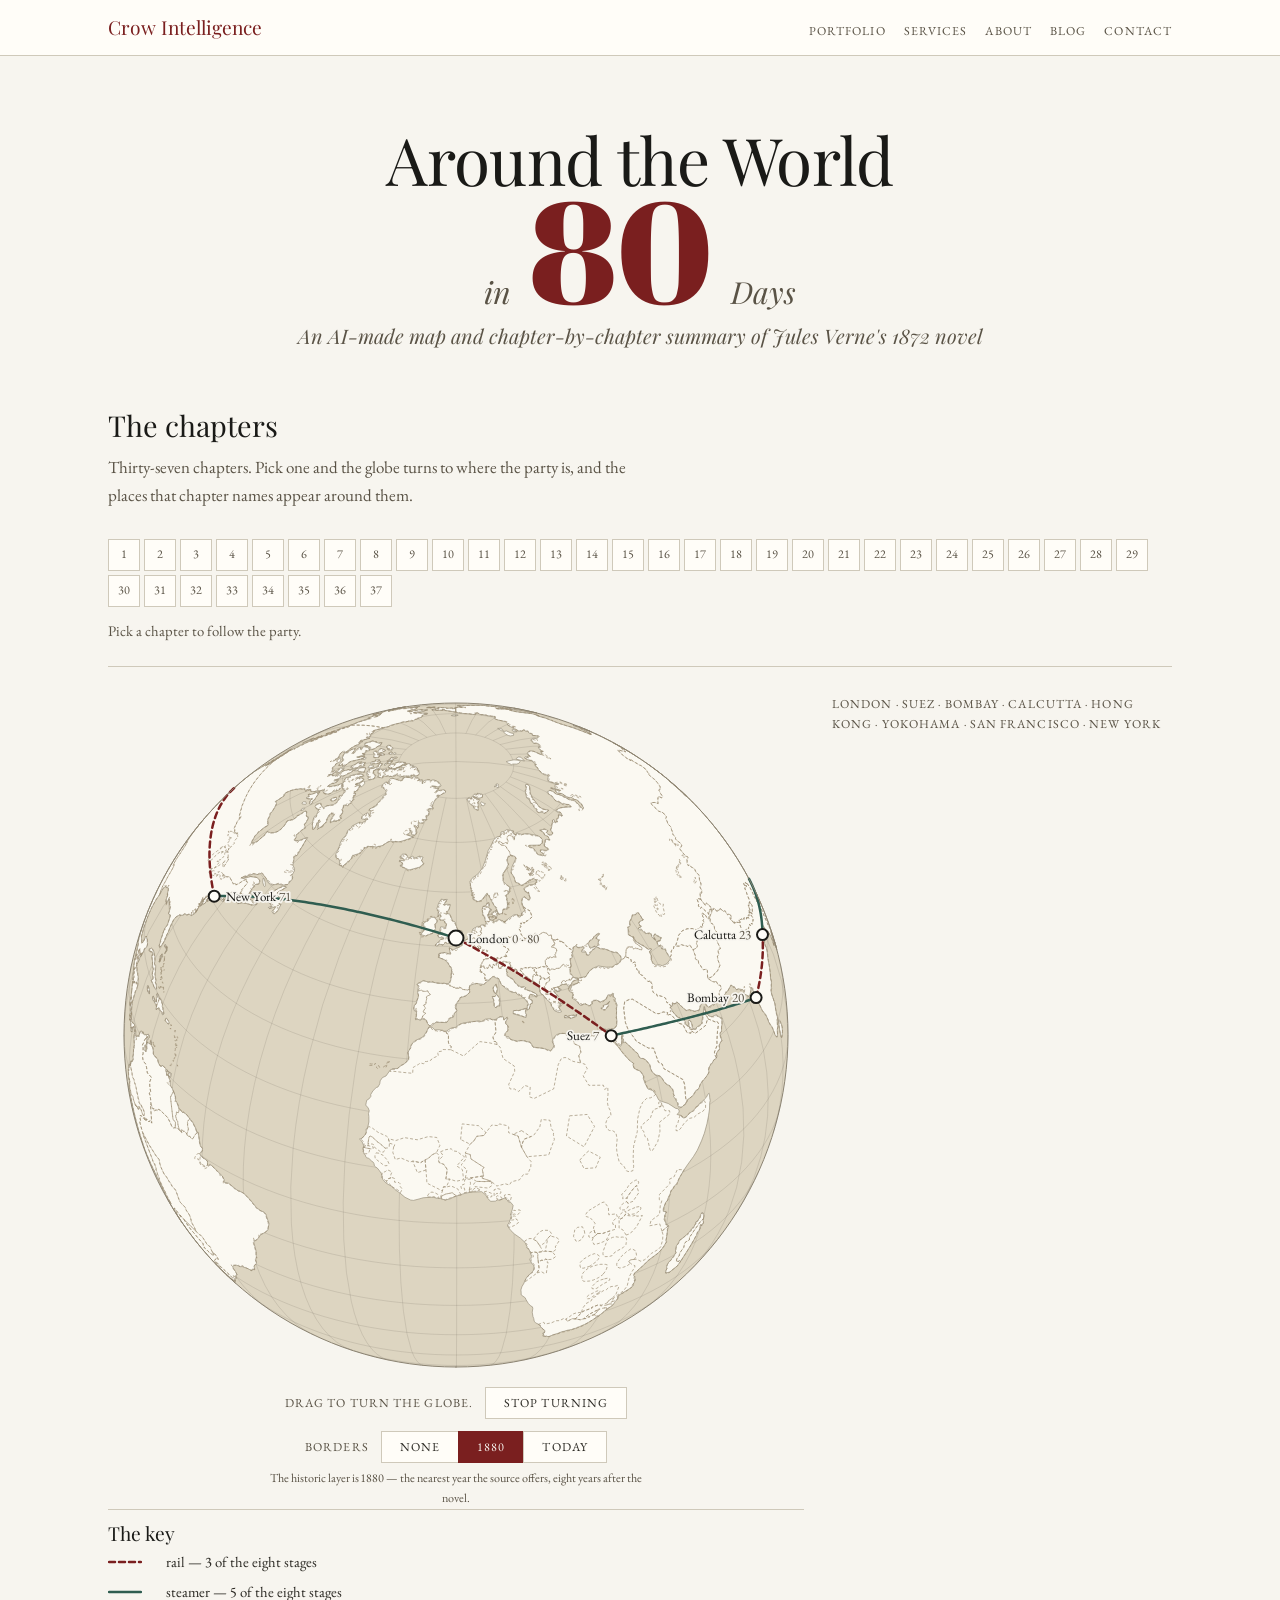
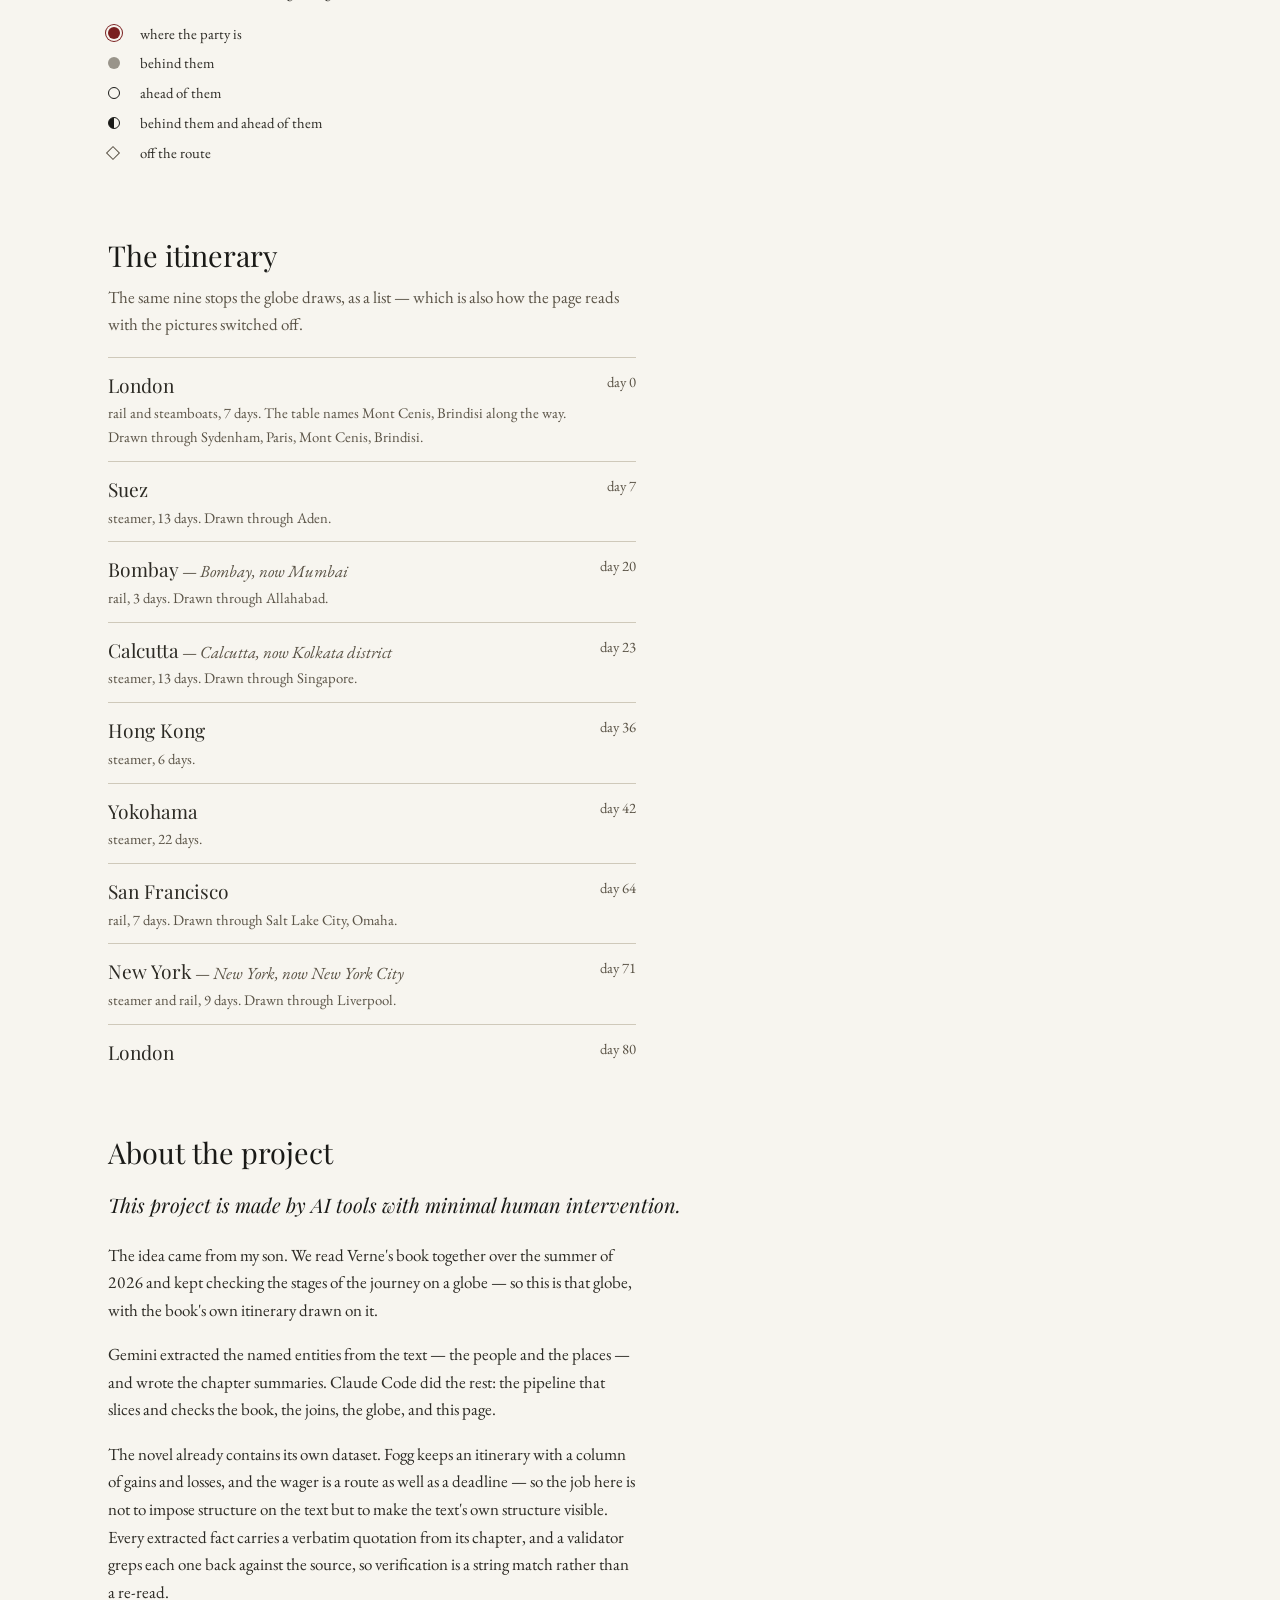
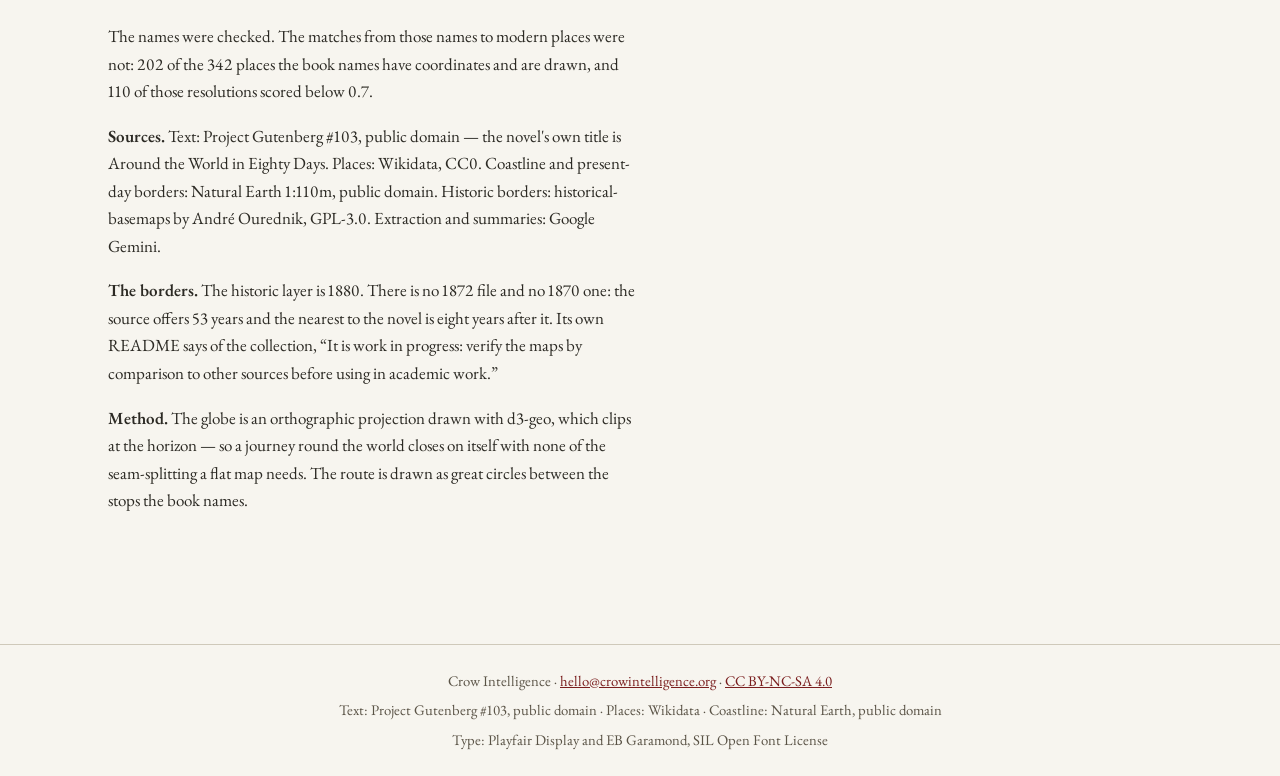
==== commit 1b8a600e: "The world of 1880 under a route that does not move The spec called the borders toggle "the entire hi" ====
--- a/web/index.html
+++ b/web/index.html
@@ -3,8 +3,8 @@
 <head>
 <meta charset="utf-8" />
 <meta name="viewport" content="width=device-width, initial-scale=1" />
-<title>Around the World in Eighty Days — Crow Intelligence</title>
-<meta name="description" data-i18n-content="site.description" content="The route and calendar of Jules Verne's 1872 novel, extracted from the text and shown on a rotating globe." />
+<title>Around the World in 80 Days — Jules Verne's Route Mapped</title>
+<meta name="description" data-i18n-content="site.description" content="An interactive globe of Jules Verne's 1872 novel, made with AI. All 37 chapters summarised, every place the book names mapped, and Fogg's route drawn stage by stage." />
 <link rel="canonical" href="https://crowintelligence.org/verne80/" />
 <meta name="theme-color" content="#7a1f1f" />
 <link rel="icon" href="data:image/svg+xml,%3Csvg xmlns='http://www.w3.org/2000/svg' viewBox='0 0 32 32'%3E%3Ccircle cx='16' cy='16' r='13' fill='%23f7f5ef' stroke='%237a1f1f' stroke-width='2'/%3E%3Cpath d='M3 16h26M16 3c5 6 5 20 0 26M16 3c-5 6-5 20 0 26' fill='none' stroke='%237a1f1f' stroke-width='1.2'/%3E%3C/svg%3E" />
@@ -12,8 +12,8 @@
 <meta property="og:type" content="website" />
 <meta property="og:locale" content="en_GB" />
 <meta property="og:site_name" content="Crow Intelligence" />
-<meta property="og:title" content="Around the World in Eighty Days" />
-<meta property="og:description" content="Fogg's itinerary, on the globe he went round. Extracted from Gutenberg #103, resolved against Wikidata, checked by hand." />
+<meta property="og:title" content="Around the World in 80 Days" />
+<meta property="og:description" content="An AI-made map and chapter-by-chapter summary of Jules Verne's 1872 novel." />
 <meta property="og:url" content="https://crowintelligence.org/verne80/" />
 <meta property="og:image" content="https://crowintelligence.org/verne80/assets/og.png" />
 <meta property="og:image:width" content="1200" />
@@ -25,13 +25,21 @@
 <script type="application/ld+json">
 {
   "@context": "https://schema.org",
-  "@type": "CreativeWork",
-  "name": "Around the World in Eighty Days — the route on a globe",
+  "@type": "WebSite",
+  "name": "Around the World in 80 Days — Jules Verne's Route Mapped",
+  "description": "An AI-made map and chapter-by-chapter summary of Jules Verne's 1872 novel.",
+  "url": "https://crowintelligence.org/verne80/",
   "inLanguage": "en",
   "license": "https://creativecommons.org/licenses/by-nc-sa/4.0/",
-  "author": { "@type": "Organization", "name": "Crow Intelligence" },
-  "publisher": { "@type": "Organization", "name": "Crow Intelligence" },
-  "isBasedOn": "https://www.gutenberg.org/ebooks/103"
+  "creator": { "@type": "Organization", "name": "Crow Intelligence", "url": "https://crowintelligence.org/" },
+  "about": {
+    "@type": "Book",
+    "name": "Around the World in Eighty Days",
+    "alternateName": "Le tour du monde en quatre-vingts jours",
+    "author": { "@type": "Person", "name": "Jules Verne" },
+    "datePublished": "1872",
+    "sameAs": "https://www.gutenberg.org/ebooks/103"
+  }
 }
 </script>
 
@@ -57,10 +65,18 @@
 </nav>
 
 <main id="main">
-  <h1 data-i18n="site.title">Around the World in Eighty Days</h1>
-  <p class="lede" data-i18n="site.subtitle">Fogg's itinerary, on the globe he went round</p>
-
-  <div class="provenance" id="provenance"></div>
+  <!-- The cover, not a sentence in four pieces: each span is set at its own size, and
+       the whitespace between them is real so the accessible name still reads
+       "Around the World in 80 Days". -->
+  <h1 class="cover">
+    <span class="cover-world" data-i18n="title.line1">Around the World</span>
+    <span class="cover-days">
+      <span class="cover-small" data-i18n="title.in">in</span>
+      <span class="cover-eighty" data-i18n="title.eighty">80</span>
+      <span class="cover-small" data-i18n="title.days">Days</span>
+    </span>
+  </h1>
+  <p class="lede" data-i18n="site.subtitle"></p>
 
   <h2 data-i18n="chapters.heading">The chapters</h2>
   <p class="note" data-i18n="chapters.note"></p>
@@ -83,19 +99,21 @@
         <span class="label" data-i18n="globe.hint">Drag to turn the globe.</span>
         <button id="rotate" type="button">Turn slowly</button>
       </div>
+      <div class="controls">
+        <span class="label" data-i18n="borders.heading">Borders</span>
+        <div class="segmented" id="borders" role="group"
+             data-i18n-label="borders.label"></div>
+      </div>
+      <p class="note borders-note" data-i18n="borders.note"></p>
       <div class="legend">
         <h3 data-i18n="legend.heading">The key</h3>
         <ul id="legend-modes" class="modes"></ul>
         <ul id="legend-places" class="places"></ul>
-        <p class="note" data-i18n="prov.rings"></p>
       </div>
     </div>
 
     <div class="panel" id="panel" role="tabpanel"></div>
   </div>
-
-  <h2 data-i18n="route.heading">The route</h2>
-  <p class="note" data-i18n="arc.schematic"></p>
 
   <h2 data-i18n="itinerary.heading">The itinerary</h2>
   <p class="note" data-i18n="itinerary.note">
@@ -118,9 +136,13 @@
   <ol class="itinerary" id="itinerary"></ol>
 
   <h2 data-i18n="about.heading">About the project</h2>
+  <p class="about-lede" data-i18n="about.ai"></p>
+  <p data-i18n="about.origin"></p>
+  <p data-i18n="about.how"></p>
   <p data-i18n="about.dataset"></p>
-  <p data-i18n="about.pipeline"></p>
+  <p id="about-checked"></p>
   <p><strong data-i18n="about.sources.label"></strong> <span data-i18n="about.sources"></span></p>
+  <p><strong data-i18n="about.borders.label"></strong> <span data-i18n="about.borders"></span></p>
   <p><strong data-i18n="about.method.label"></strong> <span data-i18n="about.method"></span></p>
 </main>
 
--- a/web/fonts/fonts.css
+++ b/web/fonts/fonts.css
@@ -7,6 +7,24 @@
  * The -ext files carry the Hungarian o- and u-double-acute, so an English
  * reader never downloads them. That is the whole reason for the split.
  */
+
+@font-face {
+  font-family: 'Abril Fatface';
+  font-style: normal;
+  font-weight: 400;
+  font-display: swap;
+  src: url('./abrilfatface-400-n-lat.woff2') format('woff2');
+  unicode-range: U+0000-00FF, U+0131, U+0152-0153, U+02BB-02BC, U+02C6, U+02DA, U+02DC, U+0304, U+0308, U+0329, U+2000-206F, U+20AC, U+2122, U+2191, U+2193, U+2212, U+2215, U+FEFF, U+FFFD;
+}
+
+@font-face {
+  font-family: 'Abril Fatface';
+  font-style: normal;
+  font-weight: 400;
+  font-display: swap;
+  src: url('./abrilfatface-400-n-ext.woff2') format('woff2');
+  unicode-range: U+0100-02BA, U+02BD-02C5, U+02C7-02CC, U+02CE-02D7, U+02DD-02FF, U+0304, U+0308, U+0329, U+1D00-1DBF, U+1E00-1E9F, U+1EF2-1EFF, U+2020, U+20A0-20AB, U+20AD-20C0, U+2113, U+2C60-2C7F, U+A720-A7FF;
+}
 
 @font-face {
   font-family: 'EB Garamond';
--- a/web/style.css
+++ b/web/style.css
@@ -32,6 +32,7 @@
   --land: #fbf9f2;
   --land-edge: #9a917d;
   --graticule: rgba(74, 67, 55, 0.22);
+  --border: #9c8f74;
   --sphere-edge: #8a8271;
 
   /* --- transport modes ---
@@ -231,9 +232,6 @@
   stroke: var(--ink);
   stroke-width: 2;
 }
-/* A broken ring means nobody has checked this resolution. Every pin has one today; they
- * disappear one at a time as the review lands, which is a progress bar you cannot fake. */
-.stop.unchecked circle.pin { stroke-dasharray: 3 2.5; }
 .stop text {
   font-family: var(--text);
   font-size: 13px;
@@ -467,3 +465,66 @@
   .chapterbar { display: none; }
   .panel { position: static; max-height: none; overflow: visible; }
 }
+
+/* ------------------------------------------------------------------- the cover */
+
+/* The book's own title page, echoed rather than copied: two lines, a tiny "in", and a
+ * numeral doing the shouting. Playfair carries the words and Abril Fatface the 80,
+ * because a Didone at display size is what a Victorian title page actually was. */
+h1.cover {
+  display: flex;
+  flex-direction: column;
+  align-items: center;
+  text-align: center;
+  gap: 0;
+  margin: var(--sp-4) 0 var(--sp-2);
+  line-height: 0.95;
+}
+.cover-world {
+  font-size: clamp(2rem, 7vw, 4.1rem);
+  letter-spacing: -0.01em;
+}
+.cover-days {
+  display: flex;
+  align-items: baseline;
+  justify-content: center;
+  gap: clamp(0.4rem, 1.6vw, 1.1rem);
+}
+.cover-small {
+  font-size: clamp(1.1rem, 3vw, 1.9rem);
+  font-style: italic;
+  color: var(--muted);
+}
+.cover-eighty {
+  font-family: "Abril Fatface", var(--display);
+  font-size: clamp(4rem, 15vw, 9rem);
+  line-height: 0.82;
+  color: var(--accent);
+}
+.lede { text-align: center; margin-left: auto; margin-right: auto; }
+
+/* ------------------------------------------------------------ the border control */
+
+.segmented { display: inline-flex; }
+.segmented button {
+  border-right-width: 0;
+  min-width: 58px;
+}
+.segmented button:last-child { border-right-width: 1px; }
+.segmented button[aria-pressed="true"] {
+  background: var(--accent);
+  border-color: var(--accent);
+  color: var(--paper);
+}
+.borders-note {
+  font-size: var(--fs-label);
+  text-align: center;
+  margin: var(--sp-1) auto 0;
+}
+
+.about-lede {
+  font-family: var(--display);
+  font-size: var(--fs-sub);
+  font-style: italic;
+  color: var(--ink);
+}
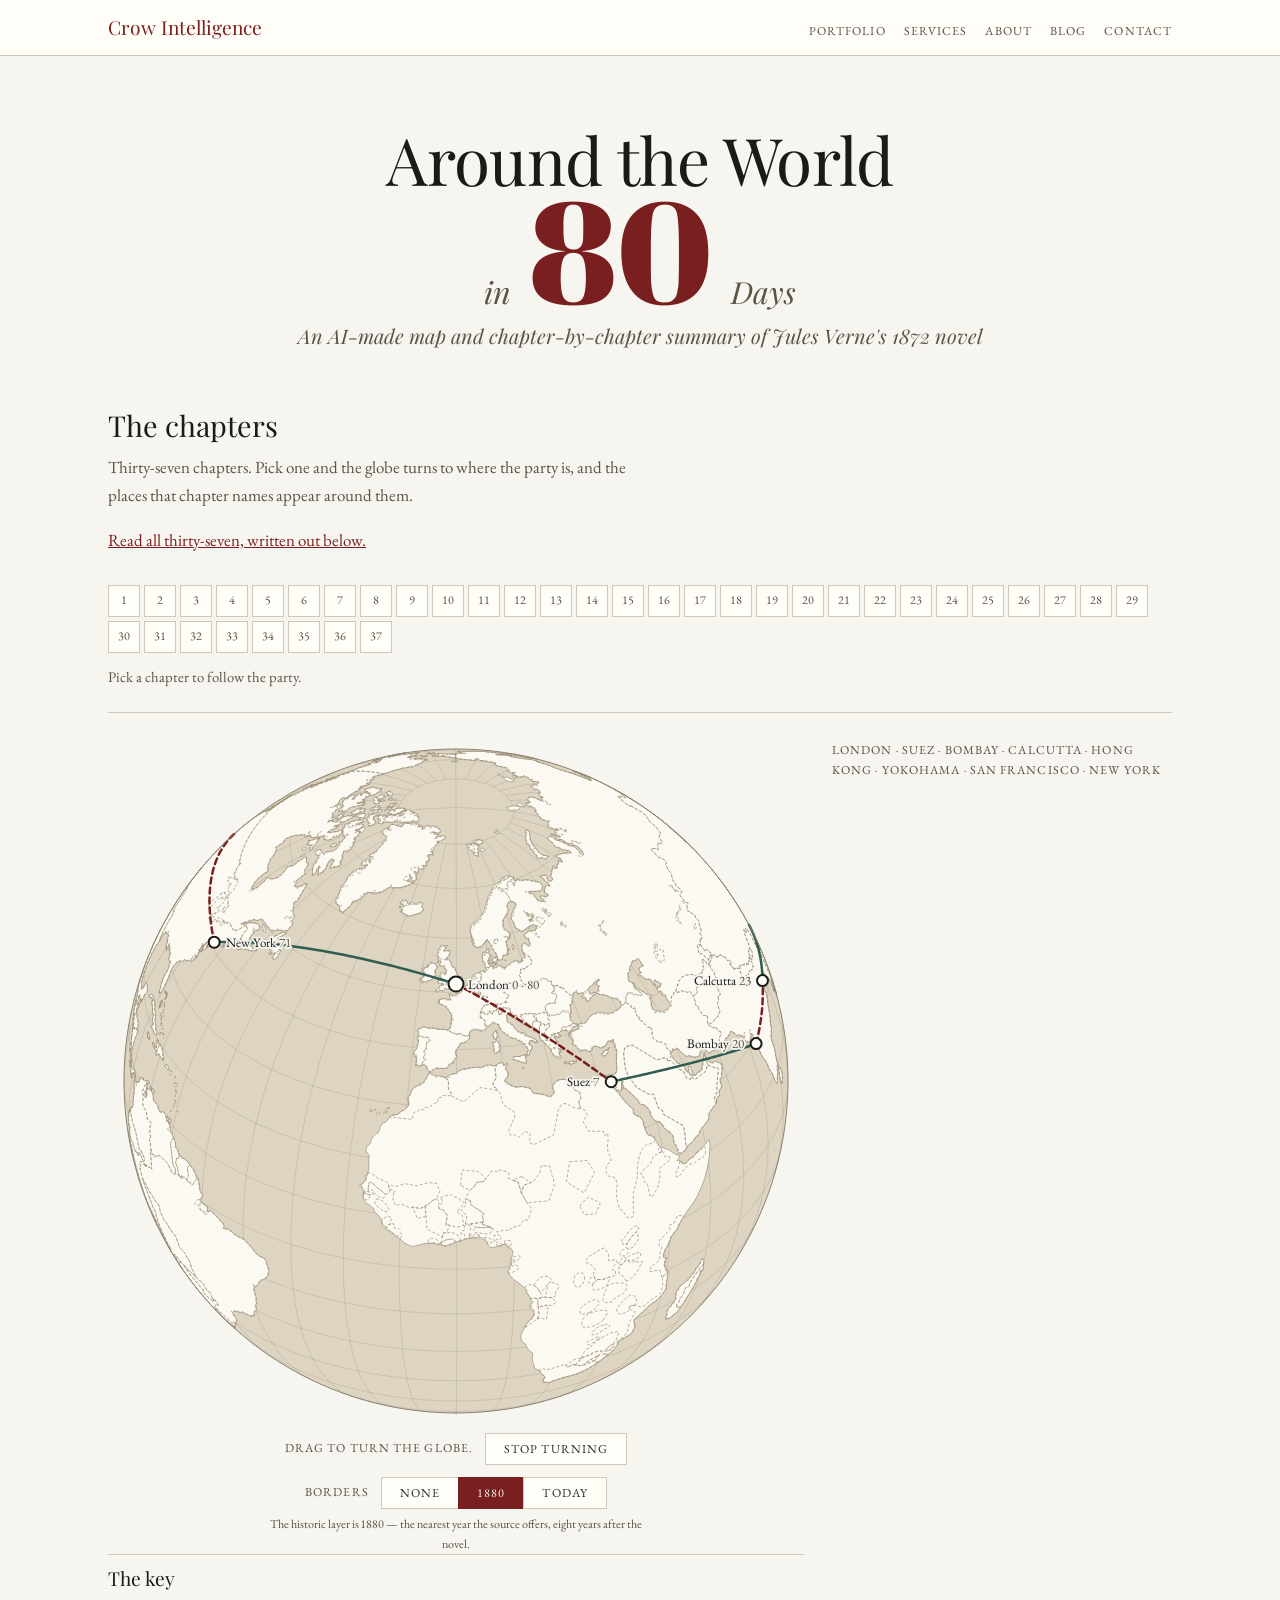
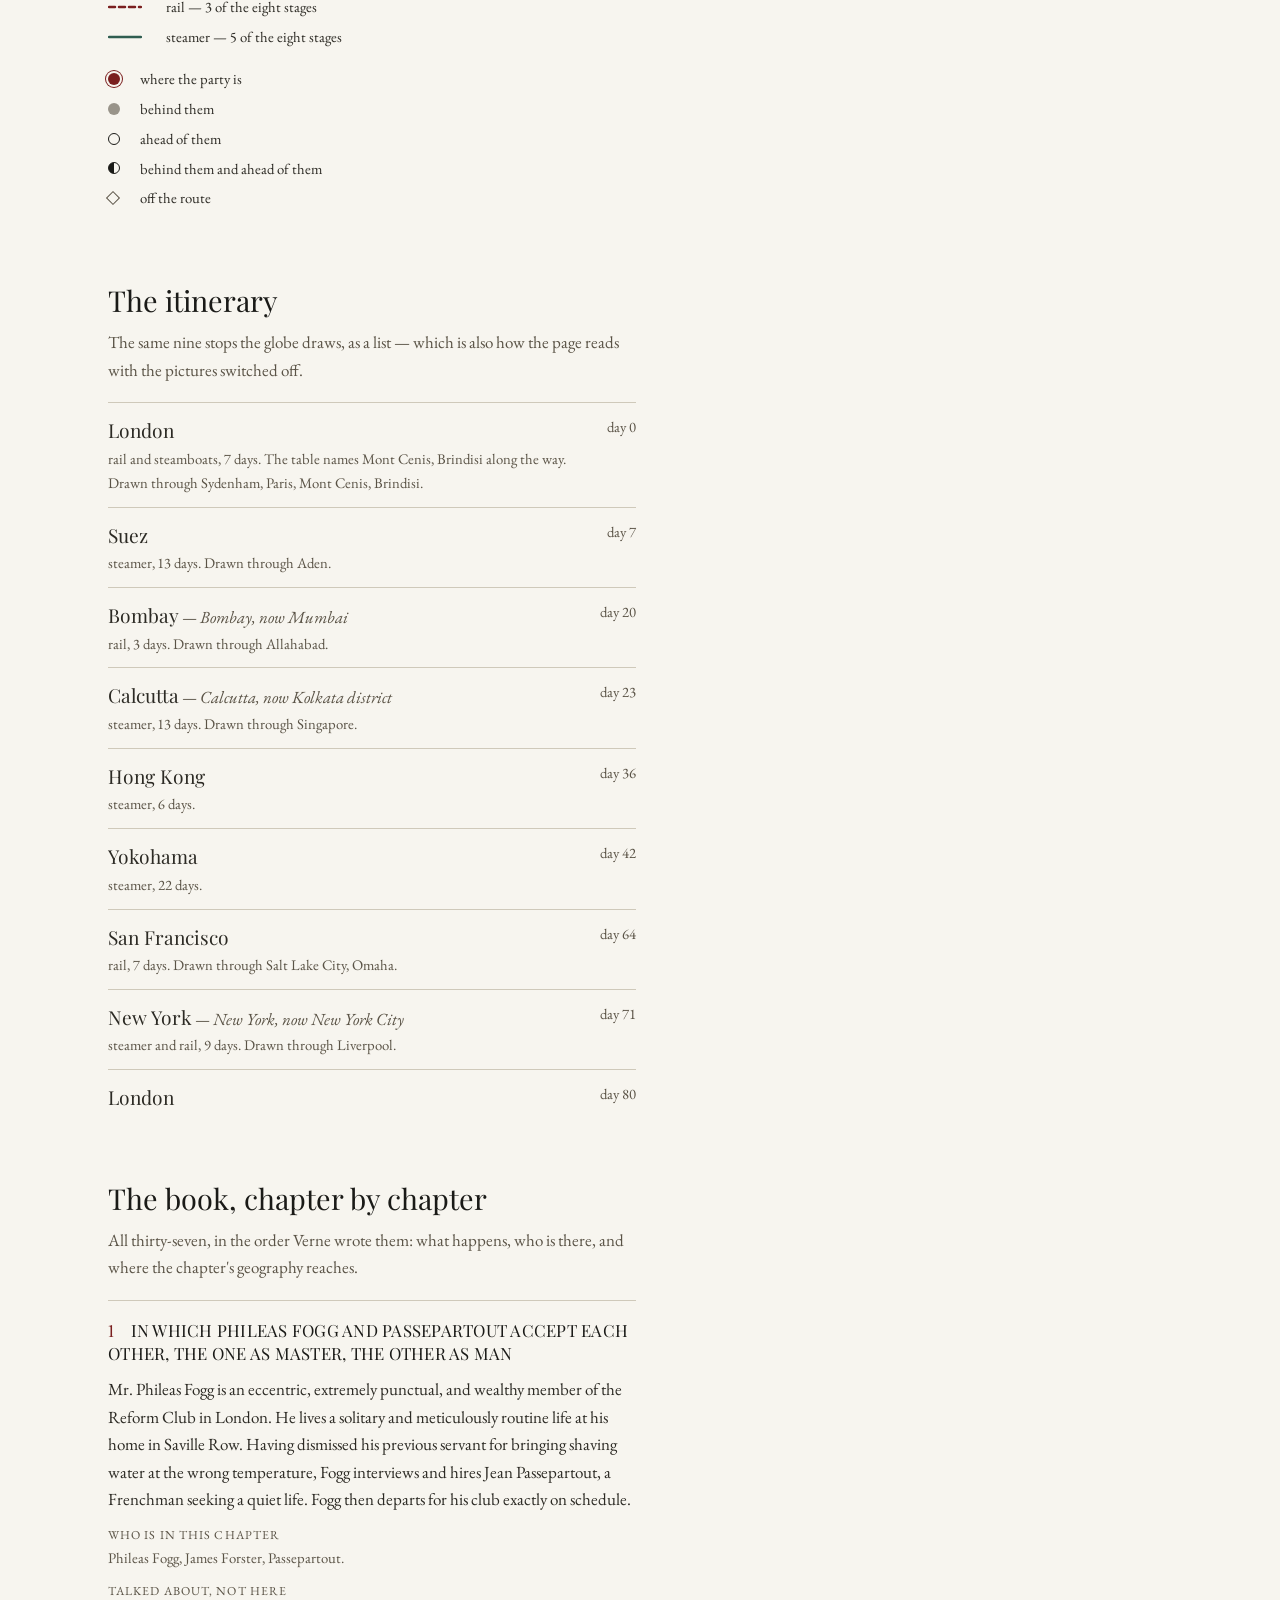
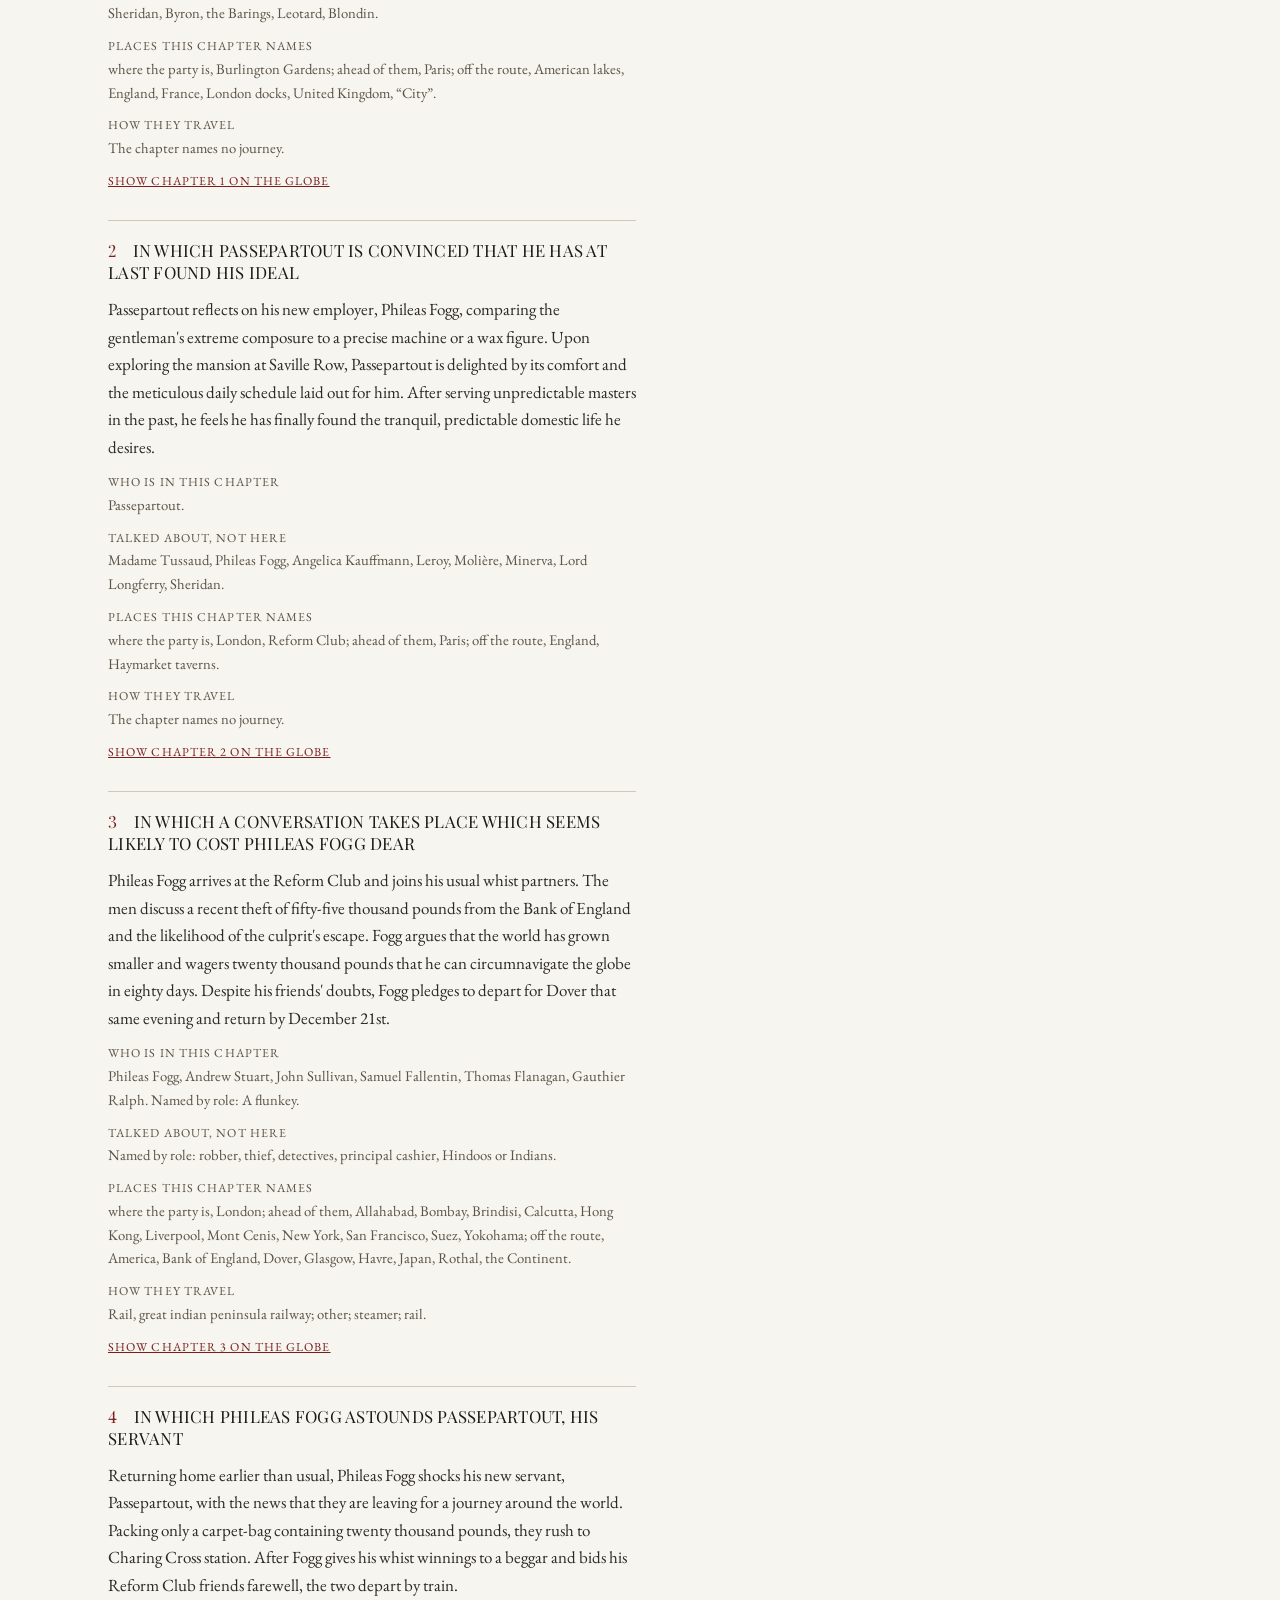
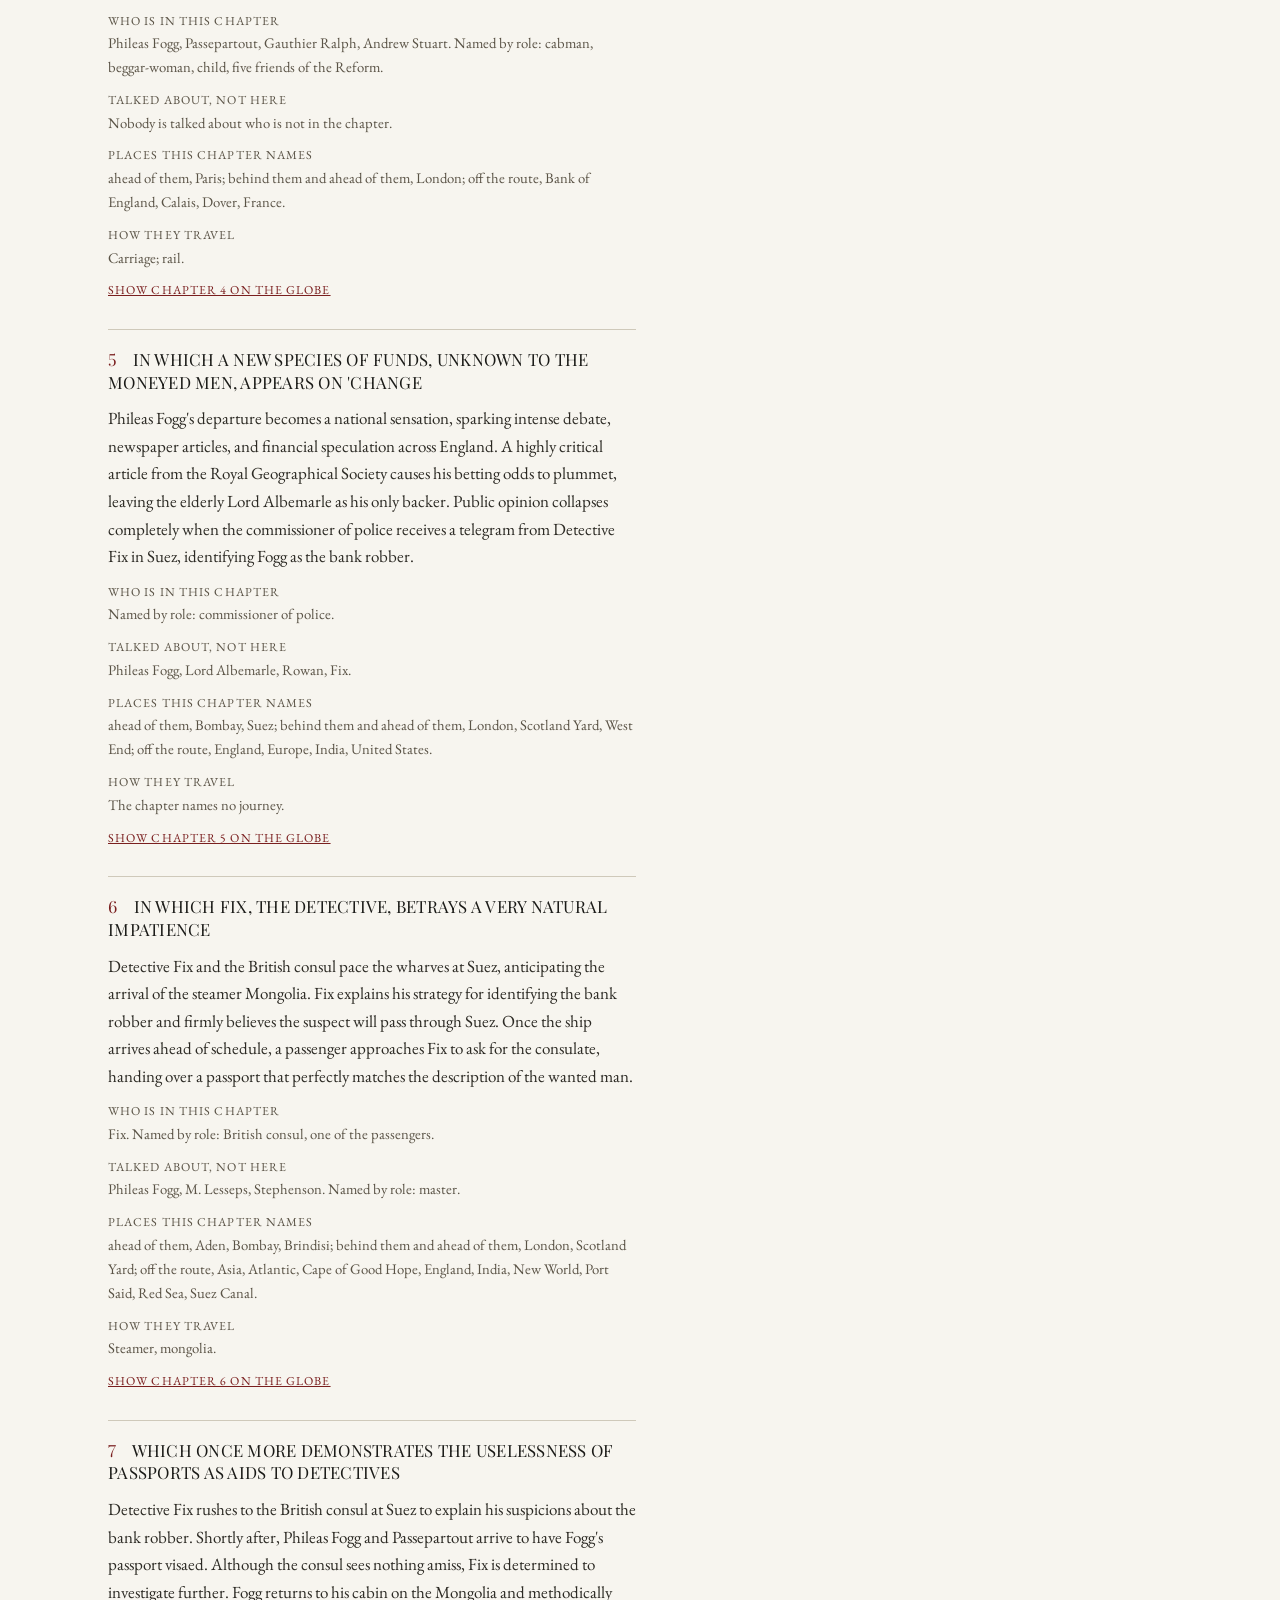
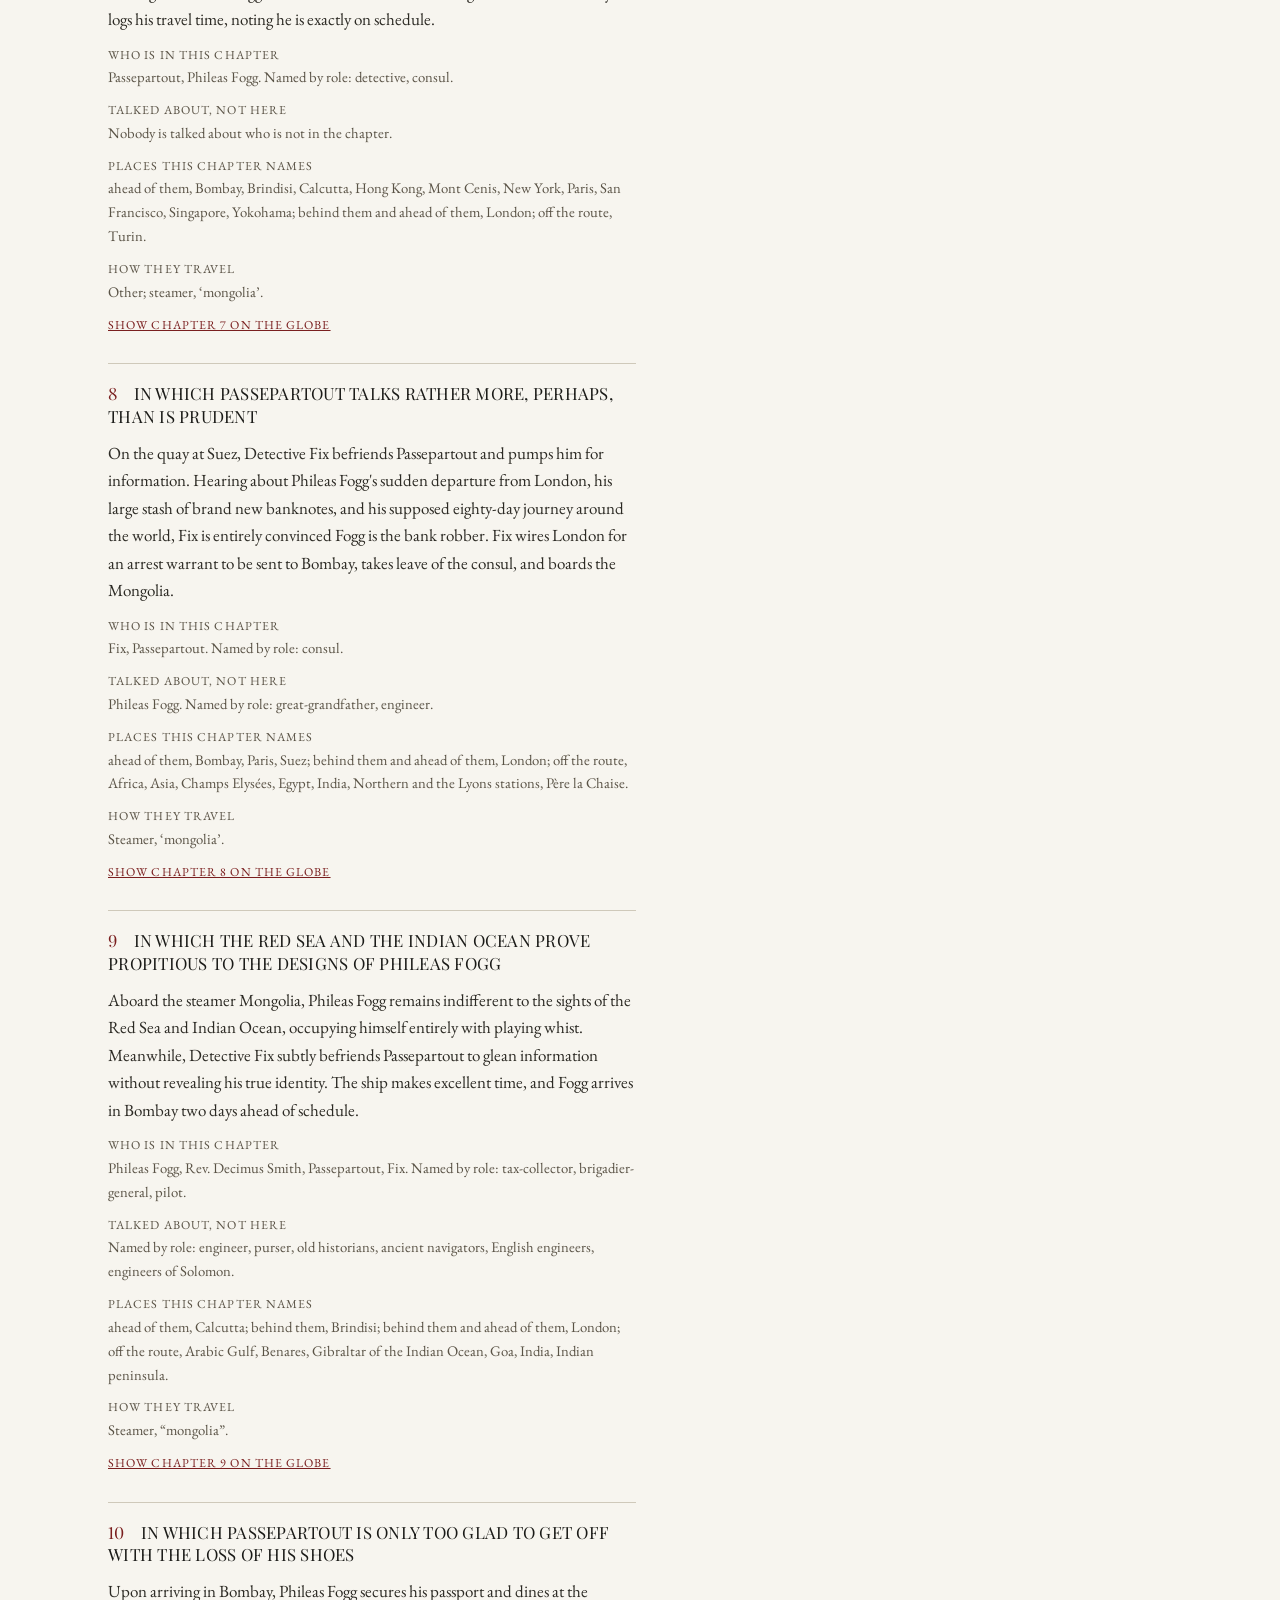
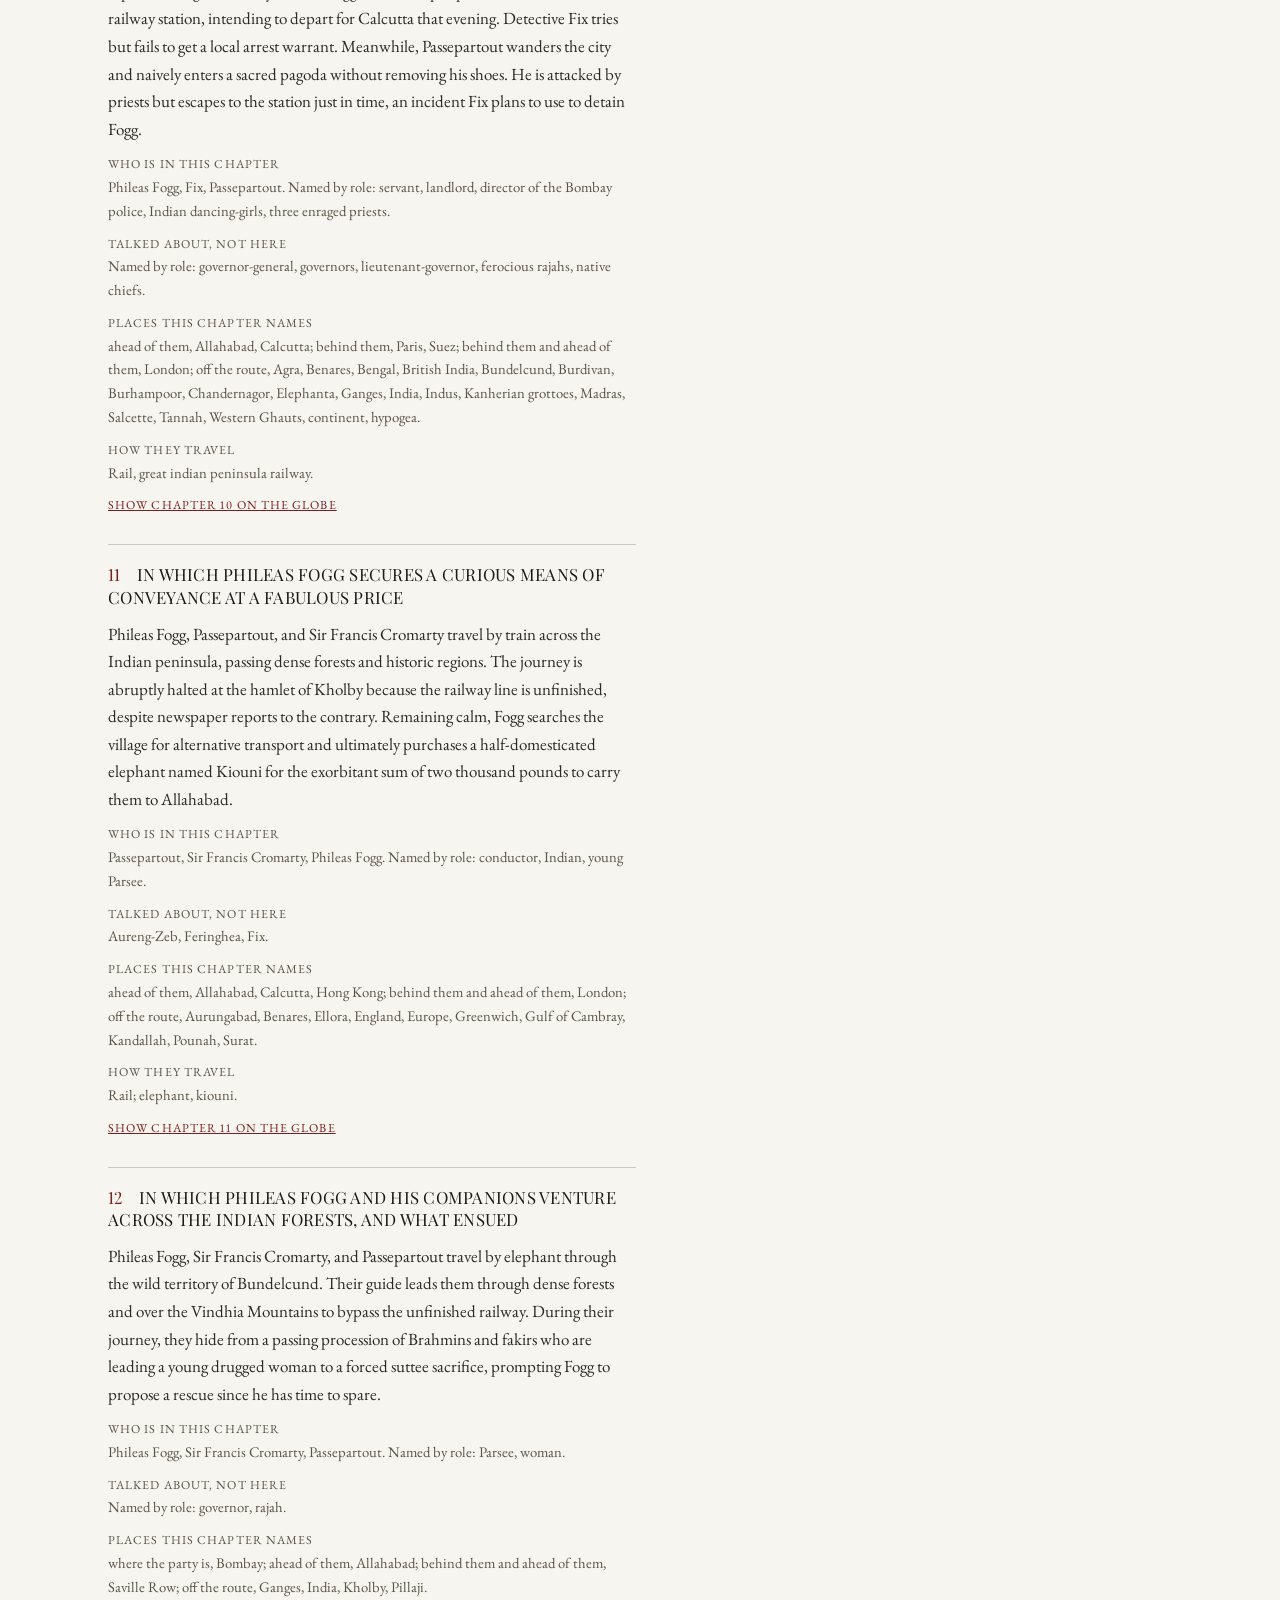
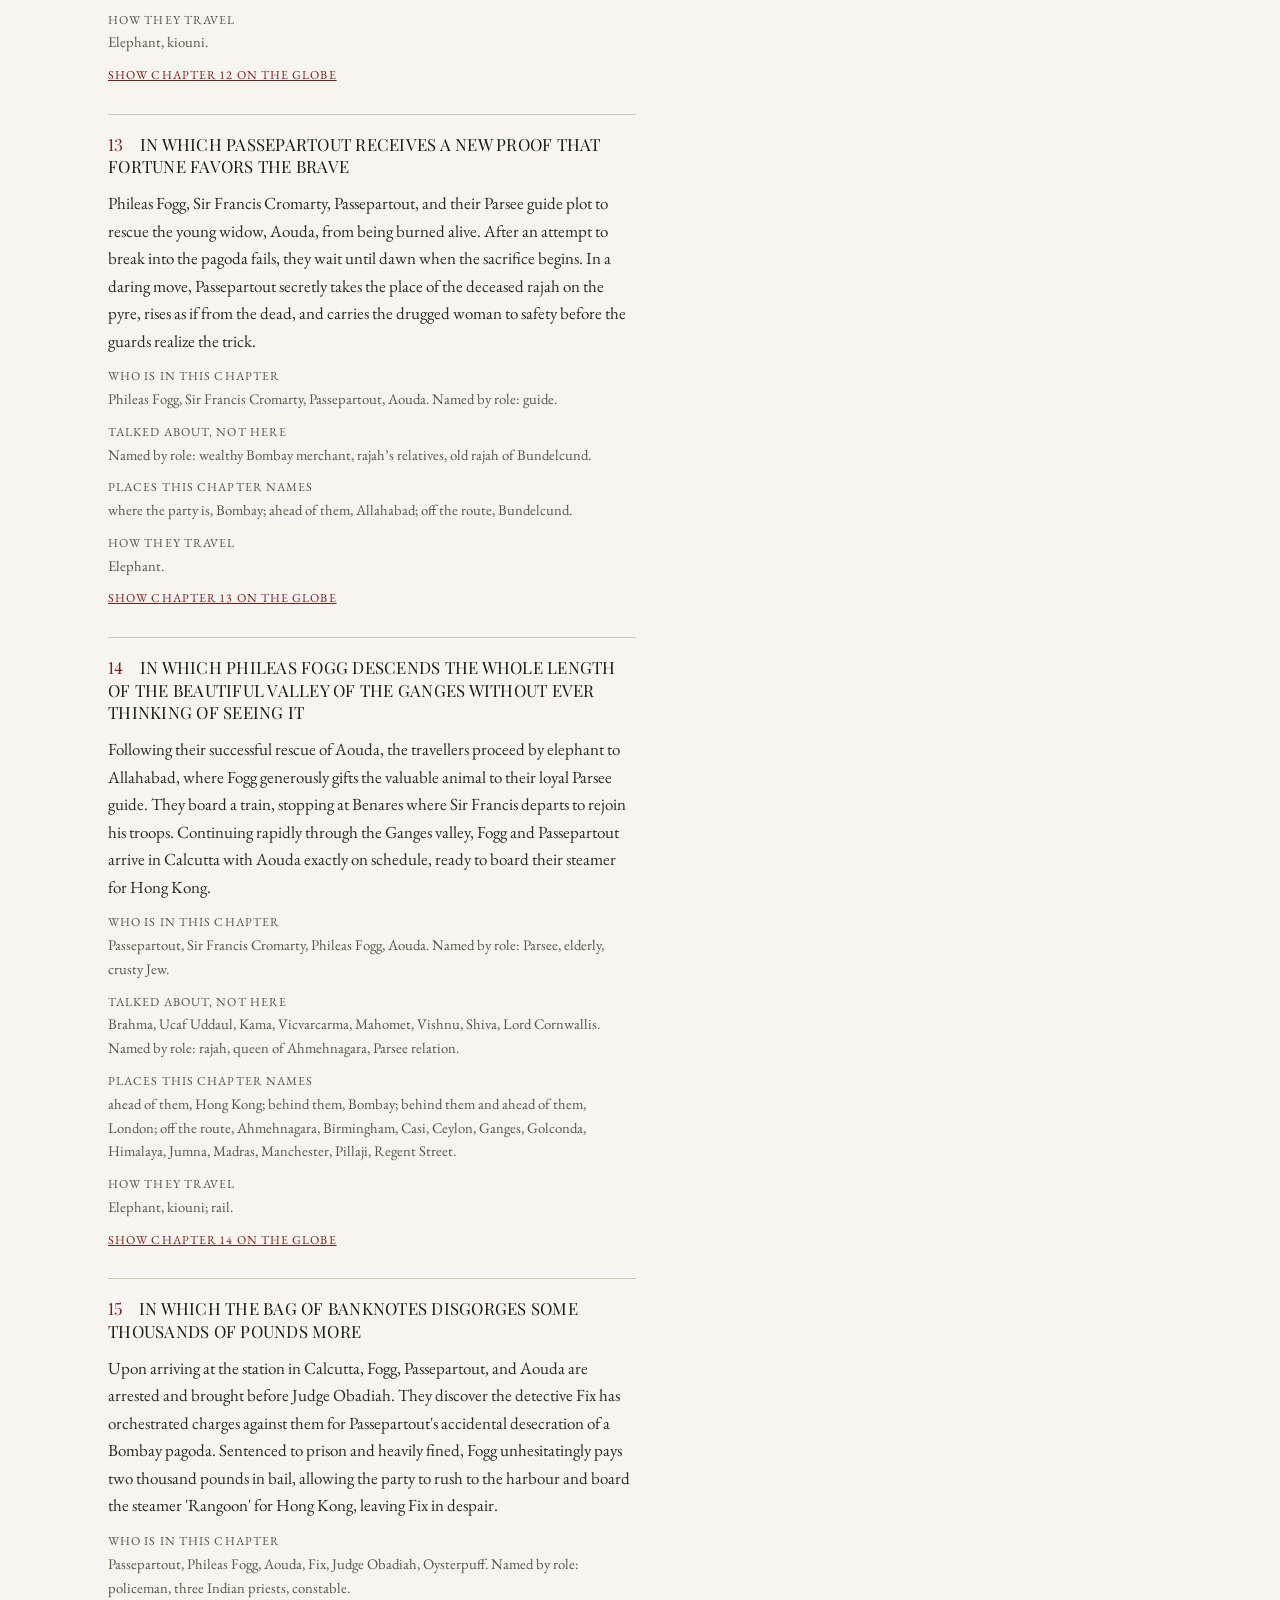
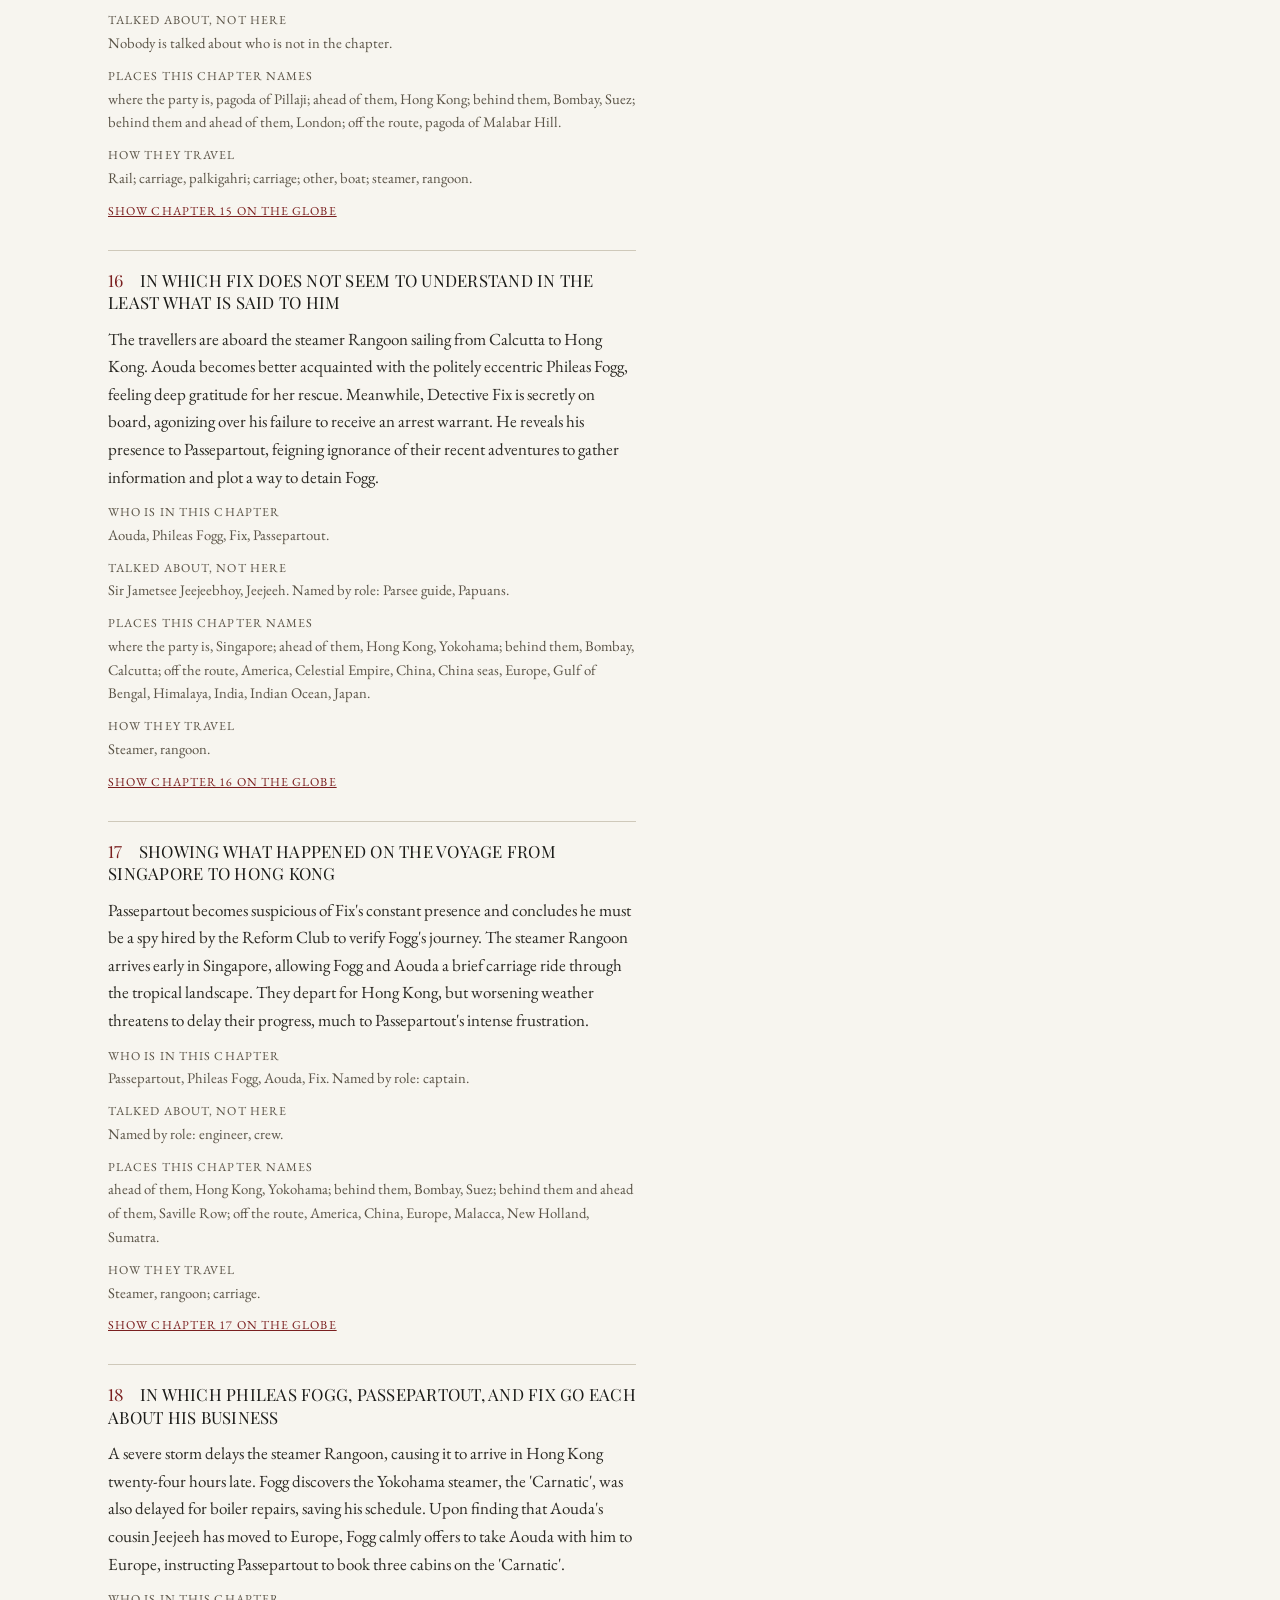
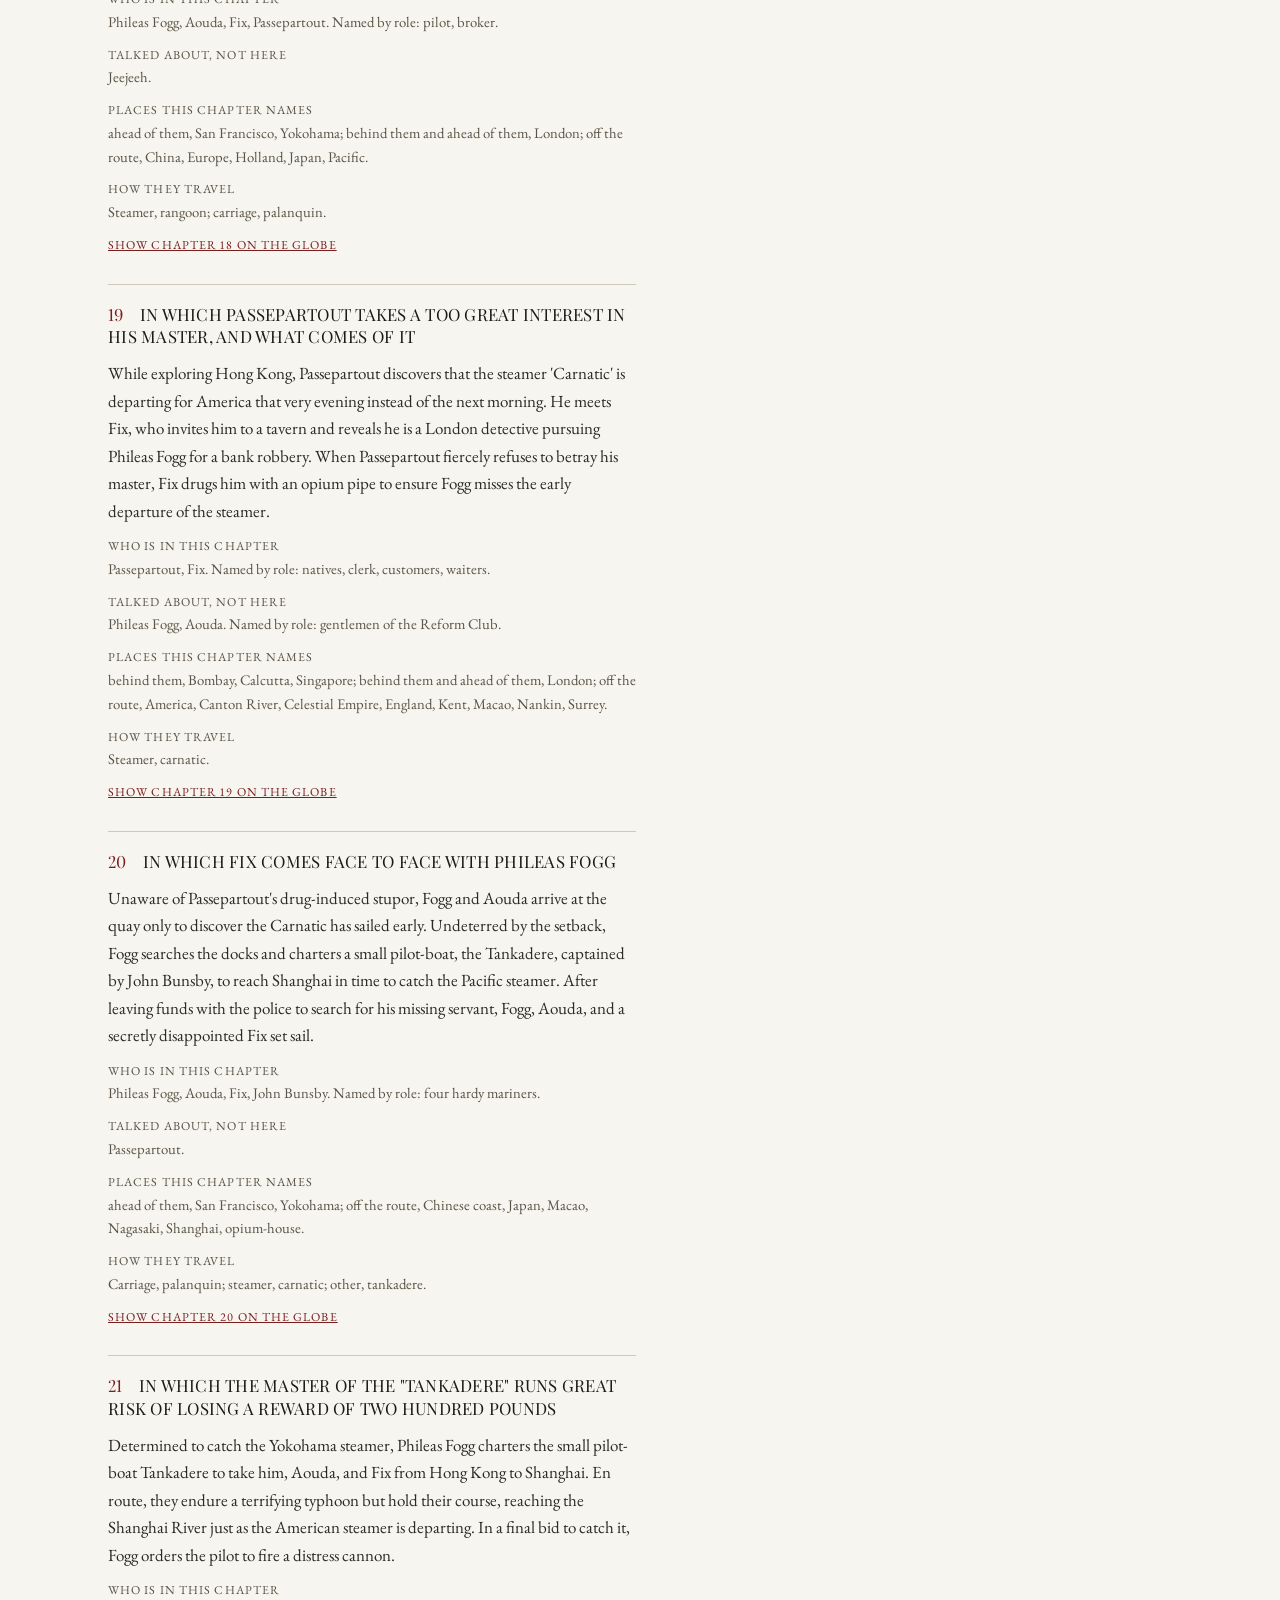
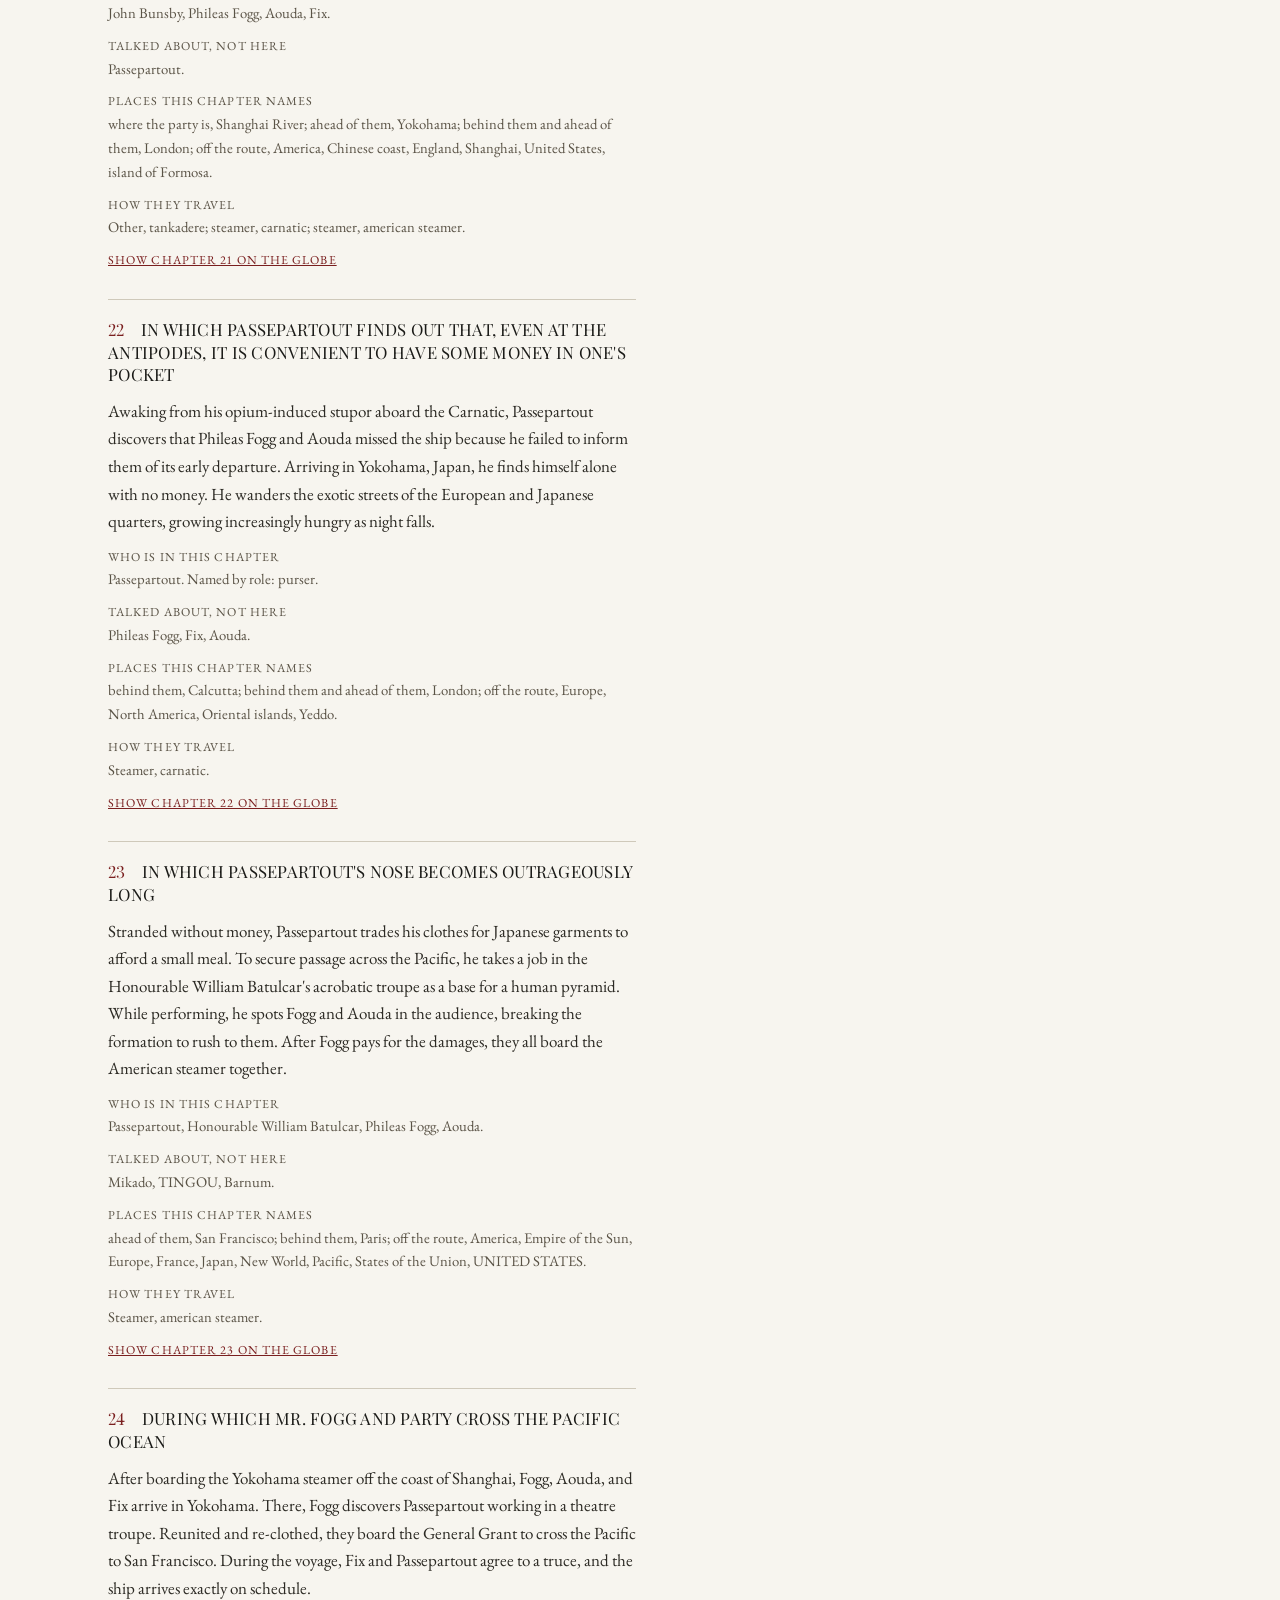
==== commit c517f7c2: "A hundred and seven words was what a crawler could read That is the whole of it. I measured what thi" ====
--- a/web/index.html
+++ b/web/index.html
@@ -3,9 +3,11 @@
 <head>
 <meta charset="utf-8" />
 <meta name="viewport" content="width=device-width, initial-scale=1" />
-<title>Around the World in 80 Days — Jules Verne's Route Mapped</title>
+<title>Around the World in 80 Days: Route Map and Chapter Summaries</title>
 <meta name="description" data-i18n-content="site.description" content="An interactive globe of Jules Verne's 1872 novel, made with AI. All 37 chapters summarised, every place the book names mapped, and Fogg's route drawn stage by stage." />
-<link rel="canonical" href="https://crowintelligence.org/verne80/" />
+<link rel="canonical" href="https://crowintelligence.org/verne/" />
+<meta name="robots" content="index, follow, max-image-preview:large" />
+<meta name="author" content="Crow Intelligence" />
 <meta name="theme-color" content="#7a1f1f" />
 <link rel="icon" href="data:image/svg+xml,%3Csvg xmlns='http://www.w3.org/2000/svg' viewBox='0 0 32 32'%3E%3Ccircle cx='16' cy='16' r='13' fill='%23f7f5ef' stroke='%237a1f1f' stroke-width='2'/%3E%3Cpath d='M3 16h26M16 3c5 6 5 20 0 26M16 3c-5 6-5 20 0 26' fill='none' stroke='%237a1f1f' stroke-width='1.2'/%3E%3C/svg%3E" />
 
@@ -14,37 +16,183 @@
 <meta property="og:site_name" content="Crow Intelligence" />
 <meta property="og:title" content="Around the World in 80 Days" />
 <meta property="og:description" content="An AI-made map and chapter-by-chapter summary of Jules Verne's 1872 novel." />
-<meta property="og:url" content="https://crowintelligence.org/verne80/" />
-<meta property="og:image" content="https://crowintelligence.org/verne80/assets/og.png" />
+<meta property="og:url" content="https://crowintelligence.org/verne/" />
+<meta property="og:image" content="https://crowintelligence.org/verne/assets/og.png" />
 <meta property="og:image:width" content="1200" />
 <meta property="og:image:height" content="630" />
 <meta property="og:image:alt" content="A globe with Phileas Fogg's route drawn across it." />
 <!-- Twitter / X card (no account, so no twitter:site) -->
 <meta name="twitter:card" content="summary_large_image" />
+<meta name="twitter:title" content="Around the World in 80 Days" />
+<meta name="twitter:description" content="An AI-made map and chapter-by-chapter summary of Jules Verne's 1872 novel" />
+<meta name="twitter:image" content="https://crowintelligence.org/verne/assets/og.png" />
+<meta name="twitter:image:alt" content="A globe with Phileas Fogg's route drawn across it." />
 
 <script type="application/ld+json">
 {
   "@context": "https://schema.org",
-  "@type": "WebSite",
-  "name": "Around the World in 80 Days — Jules Verne's Route Mapped",
-  "description": "An AI-made map and chapter-by-chapter summary of Jules Verne's 1872 novel.",
-  "url": "https://crowintelligence.org/verne80/",
-  "inLanguage": "en",
-  "license": "https://creativecommons.org/licenses/by-nc-sa/4.0/",
-  "creator": { "@type": "Organization", "name": "Crow Intelligence", "url": "https://crowintelligence.org/" },
-  "about": {
-    "@type": "Book",
-    "name": "Around the World in Eighty Days",
-    "alternateName": "Le tour du monde en quatre-vingts jours",
-    "author": { "@type": "Person", "name": "Jules Verne" },
-    "datePublished": "1872",
-    "sameAs": "https://www.gutenberg.org/ebooks/103"
-  }
+  "@graph": [
+    {
+      "@type": "WebPage",
+      "@id": "https://crowintelligence.org/verne/#webpage",
+      "url": "https://crowintelligence.org/verne/",
+      "name": "Around the World in 80 Days: Route Map and Chapter Summaries",
+      "description": "An interactive globe of Jules Verne's 1872 novel, made with AI. All 37 chapters summarised, every place the book names mapped, and Fogg's route drawn stage by stage.",
+      "inLanguage": "en",
+      "datePublished": "2026-08-27",
+      "dateModified": "2026-08-27",
+      "license": "https://creativecommons.org/licenses/by-nc-sa/4.0/",
+      "author": {
+        "@id": "https://crowintelligence.org/#organization"
+      },
+      "publisher": {
+        "@id": "https://crowintelligence.org/#organization"
+      },
+      "breadcrumb": {
+        "@id": "https://crowintelligence.org/verne/#breadcrumb"
+      },
+      "primaryImageOfPage": {
+        "@id": "https://crowintelligence.org/verne/#card"
+      },
+      "about": [
+        {
+          "@id": "https://crowintelligence.org/verne/#book"
+        },
+        {
+          "@id": "https://crowintelligence.org/verne/#dataset"
+        }
+      ]
+    },
+    {
+      "@type": "ImageObject",
+      "@id": "https://crowintelligence.org/verne/#card",
+      "contentUrl": "https://crowintelligence.org/verne/assets/og.png",
+      "width": 1200,
+      "height": 630,
+      "caption": "A globe with Phileas Fogg's route drawn across it."
+    },
+    {
+      "@type": "Book",
+      "@id": "https://crowintelligence.org/verne/#book",
+      "name": "Around the World in Eighty Days",
+      "alternateName": "Le Tour du monde en quatre-vingts jours",
+      "author": {
+        "@type": "Person",
+        "name": "Jules Verne",
+        "sameAs": "https://www.wikidata.org/wiki/Q33977"
+      },
+      "datePublished": "1872",
+      "inLanguage": "fr",
+      "sameAs": [
+        "https://www.wikidata.org/wiki/Q1219561",
+        "https://www.gutenberg.org/ebooks/103"
+      ]
+    },
+    {
+      "@type": "Dataset",
+      "@id": "https://crowintelligence.org/verne/#dataset",
+      "name": "Around the World in Eighty Days — route, places and chapters",
+      "description": "Phileas Fogg's itinerary as nine stops and eight stages, with the days the novel's own table budgets for each; every place name the 37 chapters use, resolved against Wikidata where a match exists and held back with a stated reason where it does not; and per-chapter summaries, cast and positions. 342 place names, 202 with coordinates, 0 confirmed by a human.",
+      "url": "https://crowintelligence.org/verne/",
+      "mainEntityOfPage": {
+        "@id": "https://crowintelligence.org/verne/#webpage"
+      },
+      "isBasedOn": {
+        "@id": "https://crowintelligence.org/verne/#book"
+      },
+      "creator": {
+        "@id": "https://crowintelligence.org/#organization"
+      },
+      "license": "https://creativecommons.org/licenses/by-nc-sa/4.0/",
+      "inLanguage": "en",
+      "isAccessibleForFree": true,
+      "keywords": [
+        "Jules Verne",
+        "Around the World in Eighty Days",
+        "Phileas Fogg",
+        "named entity recognition",
+        "gazetteer",
+        "historical geography",
+        "Project Gutenberg",
+        "digital humanities"
+      ],
+      "distribution": [
+        {
+          "@type": "DataDownload",
+          "name": "The itinerary: nine stops, eight stages, the days budgeted",
+          "encodingFormat": "application/json",
+          "contentUrl": "https://crowintelligence.org/verne/data/journey.json"
+        },
+        {
+          "@type": "DataDownload",
+          "name": "Every place the book names, resolved or held back",
+          "encodingFormat": "application/json",
+          "contentUrl": "https://crowintelligence.org/verne/data/places.json"
+        },
+        {
+          "@type": "DataDownload",
+          "name": "37 chapters: title, summary, cast, places, positions",
+          "encodingFormat": "application/json",
+          "contentUrl": "https://crowintelligence.org/verne/data/chapters.json"
+        },
+        {
+          "@type": "DataDownload",
+          "name": "Input hashes, and the counts of what is unchecked",
+          "encodingFormat": "application/json",
+          "contentUrl": "https://crowintelligence.org/verne/data/provenance.json"
+        }
+      ]
+    },
+    {
+      "@type": "BreadcrumbList",
+      "@id": "https://crowintelligence.org/verne/#breadcrumb",
+      "itemListElement": [
+        {
+          "@type": "ListItem",
+          "position": 1,
+          "name": "Crow Intelligence",
+          "item": "https://crowintelligence.org/"
+        },
+        {
+          "@type": "ListItem",
+          "position": 2,
+          "name": "Projects",
+          "item": "https://crowintelligence.org/projects.html"
+        },
+        {
+          "@type": "ListItem",
+          "position": 3,
+          "name": "Around the World in 80 Days"
+        }
+      ]
+    },
+    {
+      "@type": "Organization",
+      "@id": "https://crowintelligence.org/#organization",
+      "name": "Crow Intelligence",
+      "url": "https://crowintelligence.org/"
+    }
+  ]
 }
 </script>
 
+<!-- The two faces the first screenful is set in. They are otherwise discovered two
+     round trips late — HTML, then fonts.css, then the file — which is the textbook case
+     for a preload. Only two: promoting all four would push 101 KB ahead of the script
+     that draws the globe, and Abril is 13 KB for one pair of digits. `crossorigin` is
+     required even same-origin, because a font fetch is CORS-mode and a preload without
+     it is discarded and quietly fetched twice. -->
+<link rel="preload" href="./fonts/ebgaramond-400-600-n-lat.woff2" as="font"
+      type="font/woff2" crossorigin />
+<link rel="preload" href="./fonts/playfairdisplay-400-n-lat.woff2" as="font"
+      type="font/woff2" crossorigin />
 <link rel="stylesheet" href="./fonts/fonts.css" />
 <link rel="stylesheet" href="./style.css" />
+
+<!-- The site's cookie consent and analytics loader. Root-absolute because it is the
+     site's file, not this page's: it resolves once this directory is copied into
+     crowintelligence.org. Analytics stays blocked until opt-in. -->
+<script defer src="/consent.js"></script>
 </head>
 <body>
 
@@ -76,19 +224,24 @@
       <span class="cover-small" data-i18n="title.days">Days</span>
     </span>
   </h1>
-  <p class="lede" data-i18n="site.subtitle"></p>
+  <p class="lede" data-i18n="site.subtitle">An AI-made map and chapter-by-chapter summary of Jules Verne's 1872 novel</p>
 
   <h2 data-i18n="chapters.heading">The chapters</h2>
-  <p class="note" data-i18n="chapters.note"></p>
+  <p class="note" data-i18n="chapters.note">Thirty-seven chapters. Pick one and the globe turns to where the party is, and the places that chapter names appear around them.</p>
+
+  <p class="note"><a href="#chapters-all" data-i18n="chapters.jump">Read all thirty-seven, written out below.</a></p>
+
+  <p class="page-error" id="page-error" hidden></p>
 
   <div class="chapterbar" id="chapterbar">
-    <div class="tabs" role="tablist" data-i18n-label="chapters.bar.label"></div>
+    <div class="tabs" role="tablist" data-i18n-label="chapters.bar.label"
+         aria-label="Chapters"></div>
     <p class="preview" id="preview"></p>
   </div>
 
   <p class="visually-hidden" id="announce" aria-live="polite" aria-atomic="true"></p>
 
-  <div class="globe-wrap">
+  <div class="globe-wrap" id="globe">
     <div>
       <div class="stage" id="stage">
         <canvas role="img" data-i18n-label="globe.aria"
@@ -102,9 +255,10 @@
       <div class="controls">
         <span class="label" data-i18n="borders.heading">Borders</span>
         <div class="segmented" id="borders" role="group"
-             data-i18n-label="borders.label"></div>
+             data-i18n-label="borders.label"
+             aria-label="Which political borders to draw"></div>
       </div>
-      <p class="note borders-note" data-i18n="borders.note"></p>
+      <p class="note borders-note" data-i18n="borders.note">The historic layer is 1880 — the nearest year the source offers, eight years after the novel.</p>
       <div class="legend">
         <h3 data-i18n="legend.heading">The key</h3>
         <ul id="legend-modes" class="modes"></ul>
@@ -116,10 +270,7 @@
   </div>
 
   <h2 data-i18n="itinerary.heading">The itinerary</h2>
-  <p class="note" data-i18n="itinerary.note">
-    The same nine stops the globe draws, as a list — which is also how the page reads with
-    the pictures switched off.
-  </p>
+  <p class="note" data-i18n="itinerary.note">The same nine stops the globe draws, as a list — which is also how the page reads with the pictures switched off.</p>
 
   <!-- Hardcoded on purpose: a data-i18n inside <noscript> would need the JavaScript
        that is switched off to fill it. tests/test_web_page.py checks these nine names
@@ -133,17 +284,596 @@
     </p>
   </noscript>
 
-  <ol class="itinerary" id="itinerary"></ol>
+  <ol class="itinerary" id="itinerary">
+  <li><span class="day-badge tabular">day 0</span><span class="stop-name">London</span>
+    <p class="onward">rail and steamboats, 7 days. The table names Mont Cenis, Brindisi along the way.</p></li>
+  <li><span class="day-badge tabular">day 7</span><span class="stop-name">Suez</span>
+    <p class="onward">steamer, 13 days.</p></li>
+  <li><span class="day-badge tabular">day 20</span><span class="stop-name">Bombay</span><span class="renamed"> — Bombay, now Mumbai</span>
+    <p class="onward">rail, 3 days.</p></li>
+  <li><span class="day-badge tabular">day 23</span><span class="stop-name">Calcutta</span><span class="renamed"> — Calcutta, now Kolkata district</span>
+    <p class="onward">steamer, 13 days.</p></li>
+  <li><span class="day-badge tabular">day 36</span><span class="stop-name">Hong Kong</span>
+    <p class="onward">steamer, 6 days.</p></li>
+  <li><span class="day-badge tabular">day 42</span><span class="stop-name">Yokohama</span>
+    <p class="onward">steamer, 22 days.</p></li>
+  <li><span class="day-badge tabular">day 64</span><span class="stop-name">San Francisco</span>
+    <p class="onward">rail, 7 days.</p></li>
+  <li><span class="day-badge tabular">day 71</span><span class="stop-name">New York</span><span class="renamed"> — New York, now New York City</span>
+    <p class="onward">steamer and rail, 9 days.</p></li>
+  <li><span class="day-badge tabular">day 80</span><span class="stop-name">London</span></li>
+  </ol>
+
+  <h2 data-i18n="chapters.all.heading">The book, chapter by chapter</h2>
+  <p class="note" data-i18n="chapters.all.note">All thirty-seven, in the order Verne wrote them: what happens, who is there, and where the chapter's geography reaches.</p>
+
+  <div class="chapters-all" id="chapters-all">
+<article class="chapter" id="ch-1">
+  <h3><span class="chapter-number tabular">1</span> IN WHICH PHILEAS FOGG AND PASSEPARTOUT ACCEPT EACH OTHER, THE ONE AS MASTER, THE OTHER AS MAN</h3>
+  <p>Mr. Phileas Fogg is an eccentric, extremely punctual, and wealthy member of the Reform Club in London. He lives a solitary and meticulously routine life at his home in Saville Row. Having dismissed his previous servant for bringing shaving water at the wrong temperature, Fogg interviews and hires Jean Passepartout, a Frenchman seeking a quiet life. Fogg then departs for his club exactly on schedule.</p>
+  <dl class="chapter-facts">
+    <dt>Who is in this chapter</dt>
+    <dd>Phileas Fogg, James Forster, Passepartout.</dd>
+    <dt>Talked about, not here</dt>
+    <dd>Sheridan, Byron, the Barings, Leotard, Blondin.</dd>
+    <dt>Places this chapter names</dt>
+    <dd>where the party is, Burlington Gardens; ahead of them, Paris; off the route, American lakes, England, France, London docks, United Kingdom, “City”.</dd>
+    <dt>How they travel</dt>
+    <dd>The chapter names no journey.</dd>
+  </dl>
+  <p class="chapter-back"><a class="to-globe" href="#globe" data-chapter="1">Show chapter 1 on the globe</a></p>
+</article>
+<article class="chapter" id="ch-2">
+  <h3><span class="chapter-number tabular">2</span> IN WHICH PASSEPARTOUT IS CONVINCED THAT HE HAS AT LAST FOUND HIS IDEAL</h3>
+  <p>Passepartout reflects on his new employer, Phileas Fogg, comparing the gentleman's extreme composure to a precise machine or a wax figure. Upon exploring the mansion at Saville Row, Passepartout is delighted by its comfort and the meticulous daily schedule laid out for him. After serving unpredictable masters in the past, he feels he has finally found the tranquil, predictable domestic life he desires.</p>
+  <dl class="chapter-facts">
+    <dt>Who is in this chapter</dt>
+    <dd>Passepartout.</dd>
+    <dt>Talked about, not here</dt>
+    <dd>Madame Tussaud, Phileas Fogg, Angelica Kauffmann, Leroy, Molière, Minerva, Lord Longferry, Sheridan.</dd>
+    <dt>Places this chapter names</dt>
+    <dd>where the party is, London, Reform Club; ahead of them, Paris; off the route, England, Haymarket taverns.</dd>
+    <dt>How they travel</dt>
+    <dd>The chapter names no journey.</dd>
+  </dl>
+  <p class="chapter-back"><a class="to-globe" href="#globe" data-chapter="2">Show chapter 2 on the globe</a></p>
+</article>
+<article class="chapter" id="ch-3">
+  <h3><span class="chapter-number tabular">3</span> IN WHICH A CONVERSATION TAKES PLACE WHICH SEEMS LIKELY TO COST PHILEAS FOGG DEAR</h3>
+  <p>Phileas Fogg arrives at the Reform Club and joins his usual whist partners. The men discuss a recent theft of fifty-five thousand pounds from the Bank of England and the likelihood of the culprit's escape. Fogg argues that the world has grown smaller and wagers twenty thousand pounds that he can circumnavigate the globe in eighty days. Despite his friends' doubts, Fogg pledges to depart for Dover that same evening and return by December 21st.</p>
+  <dl class="chapter-facts">
+    <dt>Who is in this chapter</dt>
+    <dd>Phileas Fogg, Andrew Stuart, John Sullivan, Samuel Fallentin, Thomas Flanagan, Gauthier Ralph. Named by role: A flunkey.</dd>
+    <dt>Talked about, not here</dt>
+    <dd>Named by role: robber, thief, detectives, principal cashier, Hindoos or Indians.</dd>
+    <dt>Places this chapter names</dt>
+    <dd>where the party is, London; ahead of them, Allahabad, Bombay, Brindisi, Calcutta, Hong Kong, Liverpool, Mont Cenis, New York, San Francisco, Suez, Yokohama; off the route, America, Bank of England, Dover, Glasgow, Havre, Japan, Rothal, the Continent.</dd>
+    <dt>How they travel</dt>
+    <dd>Rail, great indian peninsula railway; other; steamer; rail.</dd>
+  </dl>
+  <p class="chapter-back"><a class="to-globe" href="#globe" data-chapter="3">Show chapter 3 on the globe</a></p>
+</article>
+<article class="chapter" id="ch-4">
+  <h3><span class="chapter-number tabular">4</span> IN WHICH PHILEAS FOGG ASTOUNDS PASSEPARTOUT, HIS SERVANT</h3>
+  <p>Returning home earlier than usual, Phileas Fogg shocks his new servant, Passepartout, with the news that they are leaving for a journey around the world. Packing only a carpet-bag containing twenty thousand pounds, they rush to Charing Cross station. After Fogg gives his whist winnings to a beggar and bids his Reform Club friends farewell, the two depart by train.</p>
+  <dl class="chapter-facts">
+    <dt>Who is in this chapter</dt>
+    <dd>Phileas Fogg, Passepartout, Gauthier Ralph, Andrew Stuart. Named by role: cabman, beggar-woman, child, five friends of the Reform.</dd>
+    <dt>Talked about, not here</dt>
+    <dd>Nobody is talked about who is not in the chapter.</dd>
+    <dt>Places this chapter names</dt>
+    <dd>ahead of them, Paris; behind them and ahead of them, London; off the route, Bank of England, Calais, Dover, France.</dd>
+    <dt>How they travel</dt>
+    <dd>Carriage; rail.</dd>
+  </dl>
+  <p class="chapter-back"><a class="to-globe" href="#globe" data-chapter="4">Show chapter 4 on the globe</a></p>
+</article>
+<article class="chapter" id="ch-5">
+  <h3><span class="chapter-number tabular">5</span> IN WHICH A NEW SPECIES OF FUNDS, UNKNOWN TO THE MONEYED MEN, APPEARS ON 'CHANGE</h3>
+  <p>Phileas Fogg's departure becomes a national sensation, sparking intense debate, newspaper articles, and financial speculation across England. A highly critical article from the Royal Geographical Society causes his betting odds to plummet, leaving the elderly Lord Albemarle as his only backer. Public opinion collapses completely when the commissioner of police receives a telegram from Detective Fix in Suez, identifying Fogg as the bank robber.</p>
+  <dl class="chapter-facts">
+    <dt>Who is in this chapter</dt>
+    <dd>Named by role: commissioner of police.</dd>
+    <dt>Talked about, not here</dt>
+    <dd>Phileas Fogg, Lord Albemarle, Rowan, Fix.</dd>
+    <dt>Places this chapter names</dt>
+    <dd>ahead of them, Bombay, Suez; behind them and ahead of them, London, Scotland Yard, West End; off the route, England, Europe, India, United States.</dd>
+    <dt>How they travel</dt>
+    <dd>The chapter names no journey.</dd>
+  </dl>
+  <p class="chapter-back"><a class="to-globe" href="#globe" data-chapter="5">Show chapter 5 on the globe</a></p>
+</article>
+<article class="chapter" id="ch-6">
+  <h3><span class="chapter-number tabular">6</span> IN WHICH FIX, THE DETECTIVE, BETRAYS A VERY NATURAL IMPATIENCE</h3>
+  <p>Detective Fix and the British consul pace the wharves at Suez, anticipating the arrival of the steamer Mongolia. Fix explains his strategy for identifying the bank robber and firmly believes the suspect will pass through Suez. Once the ship arrives ahead of schedule, a passenger approaches Fix to ask for the consulate, handing over a passport that perfectly matches the description of the wanted man.</p>
+  <dl class="chapter-facts">
+    <dt>Who is in this chapter</dt>
+    <dd>Fix. Named by role: British consul, one of the passengers.</dd>
+    <dt>Talked about, not here</dt>
+    <dd>Phileas Fogg, M. Lesseps, Stephenson. Named by role: master.</dd>
+    <dt>Places this chapter names</dt>
+    <dd>ahead of them, Aden, Bombay, Brindisi; behind them and ahead of them, London, Scotland Yard; off the route, Asia, Atlantic, Cape of Good Hope, England, India, New World, Port Said, Red Sea, Suez Canal.</dd>
+    <dt>How they travel</dt>
+    <dd>Steamer, mongolia.</dd>
+  </dl>
+  <p class="chapter-back"><a class="to-globe" href="#globe" data-chapter="6">Show chapter 6 on the globe</a></p>
+</article>
+<article class="chapter" id="ch-7">
+  <h3><span class="chapter-number tabular">7</span> WHICH ONCE MORE DEMONSTRATES THE USELESSNESS OF PASSPORTS AS AIDS TO DETECTIVES</h3>
+  <p>Detective Fix rushes to the British consul at Suez to explain his suspicions about the bank robber. Shortly after, Phileas Fogg and Passepartout arrive to have Fogg's passport visaed. Although the consul sees nothing amiss, Fix is determined to investigate further. Fogg returns to his cabin on the Mongolia and methodically logs his travel time, noting he is exactly on schedule.</p>
+  <dl class="chapter-facts">
+    <dt>Who is in this chapter</dt>
+    <dd>Passepartout, Phileas Fogg. Named by role: detective, consul.</dd>
+    <dt>Talked about, not here</dt>
+    <dd>Nobody is talked about who is not in the chapter.</dd>
+    <dt>Places this chapter names</dt>
+    <dd>ahead of them, Bombay, Brindisi, Calcutta, Hong Kong, Mont Cenis, New York, Paris, San Francisco, Singapore, Yokohama; behind them and ahead of them, London; off the route, Turin.</dd>
+    <dt>How they travel</dt>
+    <dd>Other; steamer, ‘mongolia’.</dd>
+  </dl>
+  <p class="chapter-back"><a class="to-globe" href="#globe" data-chapter="7">Show chapter 7 on the globe</a></p>
+</article>
+<article class="chapter" id="ch-8">
+  <h3><span class="chapter-number tabular">8</span> IN WHICH PASSEPARTOUT TALKS RATHER MORE, PERHAPS, THAN IS PRUDENT</h3>
+  <p>On the quay at Suez, Detective Fix befriends Passepartout and pumps him for information. Hearing about Phileas Fogg's sudden departure from London, his large stash of brand new banknotes, and his supposed eighty-day journey around the world, Fix is entirely convinced Fogg is the bank robber. Fix wires London for an arrest warrant to be sent to Bombay, takes leave of the consul, and boards the Mongolia.</p>
+  <dl class="chapter-facts">
+    <dt>Who is in this chapter</dt>
+    <dd>Fix, Passepartout. Named by role: consul.</dd>
+    <dt>Talked about, not here</dt>
+    <dd>Phileas Fogg. Named by role: great-grandfather, engineer.</dd>
+    <dt>Places this chapter names</dt>
+    <dd>ahead of them, Bombay, Paris, Suez; behind them and ahead of them, London; off the route, Africa, Asia, Champs Elysées, Egypt, India, Northern and the Lyons stations, Père la Chaise.</dd>
+    <dt>How they travel</dt>
+    <dd>Steamer, ‘mongolia’.</dd>
+  </dl>
+  <p class="chapter-back"><a class="to-globe" href="#globe" data-chapter="8">Show chapter 8 on the globe</a></p>
+</article>
+<article class="chapter" id="ch-9">
+  <h3><span class="chapter-number tabular">9</span> IN WHICH THE RED SEA AND THE INDIAN OCEAN PROVE PROPITIOUS TO THE DESIGNS OF PHILEAS FOGG</h3>
+  <p>Aboard the steamer Mongolia, Phileas Fogg remains indifferent to the sights of the Red Sea and Indian Ocean, occupying himself entirely with playing whist. Meanwhile, Detective Fix subtly befriends Passepartout to glean information without revealing his true identity. The ship makes excellent time, and Fogg arrives in Bombay two days ahead of schedule.</p>
+  <dl class="chapter-facts">
+    <dt>Who is in this chapter</dt>
+    <dd>Phileas Fogg, Rev. Decimus Smith, Passepartout, Fix. Named by role: tax-collector, brigadier-general, pilot.</dd>
+    <dt>Talked about, not here</dt>
+    <dd>Named by role: engineer, purser, old historians, ancient navigators, English engineers, engineers of Solomon.</dd>
+    <dt>Places this chapter names</dt>
+    <dd>ahead of them, Calcutta; behind them, Brindisi; behind them and ahead of them, London; off the route, Arabic Gulf, Benares, Gibraltar of the Indian Ocean, Goa, India, Indian peninsula.</dd>
+    <dt>How they travel</dt>
+    <dd>Steamer, “mongolia”.</dd>
+  </dl>
+  <p class="chapter-back"><a class="to-globe" href="#globe" data-chapter="9">Show chapter 9 on the globe</a></p>
+</article>
+<article class="chapter" id="ch-10">
+  <h3><span class="chapter-number tabular">10</span> IN WHICH PASSEPARTOUT IS ONLY TOO GLAD TO GET OFF WITH THE LOSS OF HIS SHOES</h3>
+  <p>Upon arriving in Bombay, Phileas Fogg secures his passport and dines at the railway station, intending to depart for Calcutta that evening. Detective Fix tries but fails to get a local arrest warrant. Meanwhile, Passepartout wanders the city and naively enters a sacred pagoda without removing his shoes. He is attacked by priests but escapes to the station just in time, an incident Fix plans to use to detain Fogg.</p>
+  <dl class="chapter-facts">
+    <dt>Who is in this chapter</dt>
+    <dd>Phileas Fogg, Fix, Passepartout. Named by role: servant, landlord, director of the Bombay police, Indian dancing-girls, three enraged priests.</dd>
+    <dt>Talked about, not here</dt>
+    <dd>Named by role: governor-general, governors, lieutenant-governor, ferocious rajahs, native chiefs.</dd>
+    <dt>Places this chapter names</dt>
+    <dd>ahead of them, Allahabad, Calcutta; behind them, Paris, Suez; behind them and ahead of them, London; off the route, Agra, Benares, Bengal, British India, Bundelcund, Burdivan, Burhampoor, Chandernagor, Elephanta, Ganges, India, Indus, Kanherian grottoes, Madras, Salcette, Tannah, Western Ghauts, continent, hypogea.</dd>
+    <dt>How they travel</dt>
+    <dd>Rail, great indian peninsula railway.</dd>
+  </dl>
+  <p class="chapter-back"><a class="to-globe" href="#globe" data-chapter="10">Show chapter 10 on the globe</a></p>
+</article>
+<article class="chapter" id="ch-11">
+  <h3><span class="chapter-number tabular">11</span> IN WHICH PHILEAS FOGG SECURES A CURIOUS MEANS OF CONVEYANCE AT A FABULOUS PRICE</h3>
+  <p>Phileas Fogg, Passepartout, and Sir Francis Cromarty travel by train across the Indian peninsula, passing dense forests and historic regions. The journey is abruptly halted at the hamlet of Kholby because the railway line is unfinished, despite newspaper reports to the contrary. Remaining calm, Fogg searches the village for alternative transport and ultimately purchases a half-domesticated elephant named Kiouni for the exorbitant sum of two thousand pounds to carry them to Allahabad.</p>
+  <dl class="chapter-facts">
+    <dt>Who is in this chapter</dt>
+    <dd>Passepartout, Sir Francis Cromarty, Phileas Fogg. Named by role: conductor, Indian, young Parsee.</dd>
+    <dt>Talked about, not here</dt>
+    <dd>Aureng-Zeb, Feringhea, Fix.</dd>
+    <dt>Places this chapter names</dt>
+    <dd>ahead of them, Allahabad, Calcutta, Hong Kong; behind them and ahead of them, London; off the route, Aurungabad, Benares, Ellora, England, Europe, Greenwich, Gulf of Cambray, Kandallah, Pounah, Surat.</dd>
+    <dt>How they travel</dt>
+    <dd>Rail; elephant, kiouni.</dd>
+  </dl>
+  <p class="chapter-back"><a class="to-globe" href="#globe" data-chapter="11">Show chapter 11 on the globe</a></p>
+</article>
+<article class="chapter" id="ch-12">
+  <h3><span class="chapter-number tabular">12</span> IN WHICH PHILEAS FOGG AND HIS COMPANIONS VENTURE ACROSS THE INDIAN FORESTS, AND WHAT ENSUED</h3>
+  <p>Phileas Fogg, Sir Francis Cromarty, and Passepartout travel by elephant through the wild territory of Bundelcund. Their guide leads them through dense forests and over the Vindhia Mountains to bypass the unfinished railway. During their journey, they hide from a passing procession of Brahmins and fakirs who are leading a young drugged woman to a forced suttee sacrifice, prompting Fogg to propose a rescue since he has time to spare.</p>
+  <dl class="chapter-facts">
+    <dt>Who is in this chapter</dt>
+    <dd>Phileas Fogg, Sir Francis Cromarty, Passepartout. Named by role: Parsee, woman.</dd>
+    <dt>Talked about, not here</dt>
+    <dd>Named by role: governor, rajah.</dd>
+    <dt>Places this chapter names</dt>
+    <dd>where the party is, Bombay; ahead of them, Allahabad; behind them and ahead of them, Saville Row; off the route, Ganges, India, Kholby, Pillaji.</dd>
+    <dt>How they travel</dt>
+    <dd>Elephant, kiouni.</dd>
+  </dl>
+  <p class="chapter-back"><a class="to-globe" href="#globe" data-chapter="12">Show chapter 12 on the globe</a></p>
+</article>
+<article class="chapter" id="ch-13">
+  <h3><span class="chapter-number tabular">13</span> IN WHICH PASSEPARTOUT RECEIVES A NEW PROOF THAT FORTUNE FAVORS THE BRAVE</h3>
+  <p>Phileas Fogg, Sir Francis Cromarty, Passepartout, and their Parsee guide plot to rescue the young widow, Aouda, from being burned alive. After an attempt to break into the pagoda fails, they wait until dawn when the sacrifice begins. In a daring move, Passepartout secretly takes the place of the deceased rajah on the pyre, rises as if from the dead, and carries the drugged woman to safety before the guards realize the trick.</p>
+  <dl class="chapter-facts">
+    <dt>Who is in this chapter</dt>
+    <dd>Phileas Fogg, Sir Francis Cromarty, Passepartout, Aouda. Named by role: guide.</dd>
+    <dt>Talked about, not here</dt>
+    <dd>Named by role: wealthy Bombay merchant, rajah’s relatives, old rajah of Bundelcund.</dd>
+    <dt>Places this chapter names</dt>
+    <dd>where the party is, Bombay; ahead of them, Allahabad; off the route, Bundelcund.</dd>
+    <dt>How they travel</dt>
+    <dd>Elephant.</dd>
+  </dl>
+  <p class="chapter-back"><a class="to-globe" href="#globe" data-chapter="13">Show chapter 13 on the globe</a></p>
+</article>
+<article class="chapter" id="ch-14">
+  <h3><span class="chapter-number tabular">14</span> IN WHICH PHILEAS FOGG DESCENDS THE WHOLE LENGTH OF THE BEAUTIFUL VALLEY OF THE GANGES WITHOUT EVER THINKING OF SEEING IT</h3>
+  <p>Following their successful rescue of Aouda, the travellers proceed by elephant to Allahabad, where Fogg generously gifts the valuable animal to their loyal Parsee guide. They board a train, stopping at Benares where Sir Francis departs to rejoin his troops. Continuing rapidly through the Ganges valley, Fogg and Passepartout arrive in Calcutta with Aouda exactly on schedule, ready to board their steamer for Hong Kong.</p>
+  <dl class="chapter-facts">
+    <dt>Who is in this chapter</dt>
+    <dd>Passepartout, Sir Francis Cromarty, Phileas Fogg, Aouda. Named by role: Parsee, elderly, crusty Jew.</dd>
+    <dt>Talked about, not here</dt>
+    <dd>Brahma, Ucaf Uddaul, Kama, Vicvarcarma, Mahomet, Vishnu, Shiva, Lord Cornwallis. Named by role: rajah, queen of Ahmehnagara, Parsee relation.</dd>
+    <dt>Places this chapter names</dt>
+    <dd>ahead of them, Hong Kong; behind them, Bombay; behind them and ahead of them, London; off the route, Ahmehnagara, Birmingham, Casi, Ceylon, Ganges, Golconda, Himalaya, Jumna, Madras, Manchester, Pillaji, Regent Street.</dd>
+    <dt>How they travel</dt>
+    <dd>Elephant, kiouni; rail.</dd>
+  </dl>
+  <p class="chapter-back"><a class="to-globe" href="#globe" data-chapter="14">Show chapter 14 on the globe</a></p>
+</article>
+<article class="chapter" id="ch-15">
+  <h3><span class="chapter-number tabular">15</span> IN WHICH THE BAG OF BANKNOTES DISGORGES SOME THOUSANDS OF POUNDS MORE</h3>
+  <p>Upon arriving at the station in Calcutta, Fogg, Passepartout, and Aouda are arrested and brought before Judge Obadiah. They discover the detective Fix has orchestrated charges against them for Passepartout's accidental desecration of a Bombay pagoda. Sentenced to prison and heavily fined, Fogg unhesitatingly pays two thousand pounds in bail, allowing the party to rush to the harbour and board the steamer 'Rangoon' for Hong Kong, leaving Fix in despair.</p>
+  <dl class="chapter-facts">
+    <dt>Who is in this chapter</dt>
+    <dd>Passepartout, Phileas Fogg, Aouda, Fix, Judge Obadiah, Oysterpuff. Named by role: policeman, three Indian priests, constable.</dd>
+    <dt>Talked about, not here</dt>
+    <dd>Nobody is talked about who is not in the chapter.</dd>
+    <dt>Places this chapter names</dt>
+    <dd>where the party is, pagoda of Pillaji; ahead of them, Hong Kong; behind them, Bombay, Suez; behind them and ahead of them, London; off the route, pagoda of Malabar Hill.</dd>
+    <dt>How they travel</dt>
+    <dd>Rail; carriage, palkigahri; carriage; other, boat; steamer, rangoon.</dd>
+  </dl>
+  <p class="chapter-back"><a class="to-globe" href="#globe" data-chapter="15">Show chapter 15 on the globe</a></p>
+</article>
+<article class="chapter" id="ch-16">
+  <h3><span class="chapter-number tabular">16</span> IN WHICH FIX DOES NOT SEEM TO UNDERSTAND IN THE LEAST WHAT IS SAID TO HIM</h3>
+  <p>The travellers are aboard the steamer Rangoon sailing from Calcutta to Hong Kong. Aouda becomes better acquainted with the politely eccentric Phileas Fogg, feeling deep gratitude for her rescue. Meanwhile, Detective Fix is secretly on board, agonizing over his failure to receive an arrest warrant. He reveals his presence to Passepartout, feigning ignorance of their recent adventures to gather information and plot a way to detain Fogg.</p>
+  <dl class="chapter-facts">
+    <dt>Who is in this chapter</dt>
+    <dd>Aouda, Phileas Fogg, Fix, Passepartout.</dd>
+    <dt>Talked about, not here</dt>
+    <dd>Sir Jametsee Jeejeebhoy, Jeejeeh. Named by role: Parsee guide, Papuans.</dd>
+    <dt>Places this chapter names</dt>
+    <dd>where the party is, Singapore; ahead of them, Hong Kong, Yokohama; behind them, Bombay, Calcutta; off the route, America, Celestial Empire, China, China seas, Europe, Gulf of Bengal, Himalaya, India, Indian Ocean, Japan.</dd>
+    <dt>How they travel</dt>
+    <dd>Steamer, rangoon.</dd>
+  </dl>
+  <p class="chapter-back"><a class="to-globe" href="#globe" data-chapter="16">Show chapter 16 on the globe</a></p>
+</article>
+<article class="chapter" id="ch-17">
+  <h3><span class="chapter-number tabular">17</span> SHOWING WHAT HAPPENED ON THE VOYAGE FROM SINGAPORE TO HONG KONG</h3>
+  <p>Passepartout becomes suspicious of Fix's constant presence and concludes he must be a spy hired by the Reform Club to verify Fogg's journey. The steamer Rangoon arrives early in Singapore, allowing Fogg and Aouda a brief carriage ride through the tropical landscape. They depart for Hong Kong, but worsening weather threatens to delay their progress, much to Passepartout's intense frustration.</p>
+  <dl class="chapter-facts">
+    <dt>Who is in this chapter</dt>
+    <dd>Passepartout, Phileas Fogg, Aouda, Fix. Named by role: captain.</dd>
+    <dt>Talked about, not here</dt>
+    <dd>Named by role: engineer, crew.</dd>
+    <dt>Places this chapter names</dt>
+    <dd>ahead of them, Hong Kong, Yokohama; behind them, Bombay, Suez; behind them and ahead of them, Saville Row; off the route, America, China, Europe, Malacca, New Holland, Sumatra.</dd>
+    <dt>How they travel</dt>
+    <dd>Steamer, rangoon; carriage.</dd>
+  </dl>
+  <p class="chapter-back"><a class="to-globe" href="#globe" data-chapter="17">Show chapter 17 on the globe</a></p>
+</article>
+<article class="chapter" id="ch-18">
+  <h3><span class="chapter-number tabular">18</span> IN WHICH PHILEAS FOGG, PASSEPARTOUT, AND FIX GO EACH ABOUT HIS BUSINESS</h3>
+  <p>A severe storm delays the steamer Rangoon, causing it to arrive in Hong Kong twenty-four hours late. Fogg discovers the Yokohama steamer, the 'Carnatic', was also delayed for boiler repairs, saving his schedule. Upon finding that Aouda's cousin Jeejeeh has moved to Europe, Fogg calmly offers to take Aouda with him to Europe, instructing Passepartout to book three cabins on the 'Carnatic'.</p>
+  <dl class="chapter-facts">
+    <dt>Who is in this chapter</dt>
+    <dd>Phileas Fogg, Aouda, Fix, Passepartout. Named by role: pilot, broker.</dd>
+    <dt>Talked about, not here</dt>
+    <dd>Jeejeeh.</dd>
+    <dt>Places this chapter names</dt>
+    <dd>ahead of them, San Francisco, Yokohama; behind them and ahead of them, London; off the route, China, Europe, Holland, Japan, Pacific.</dd>
+    <dt>How they travel</dt>
+    <dd>Steamer, rangoon; carriage, palanquin.</dd>
+  </dl>
+  <p class="chapter-back"><a class="to-globe" href="#globe" data-chapter="18">Show chapter 18 on the globe</a></p>
+</article>
+<article class="chapter" id="ch-19">
+  <h3><span class="chapter-number tabular">19</span> IN WHICH PASSEPARTOUT TAKES A TOO GREAT INTEREST IN HIS MASTER, AND WHAT COMES OF IT</h3>
+  <p>While exploring Hong Kong, Passepartout discovers that the steamer 'Carnatic' is departing for America that very evening instead of the next morning. He meets Fix, who invites him to a tavern and reveals he is a London detective pursuing Phileas Fogg for a bank robbery. When Passepartout fiercely refuses to betray his master, Fix drugs him with an opium pipe to ensure Fogg misses the early departure of the steamer.</p>
+  <dl class="chapter-facts">
+    <dt>Who is in this chapter</dt>
+    <dd>Passepartout, Fix. Named by role: natives, clerk, customers, waiters.</dd>
+    <dt>Talked about, not here</dt>
+    <dd>Phileas Fogg, Aouda. Named by role: gentlemen of the Reform Club.</dd>
+    <dt>Places this chapter names</dt>
+    <dd>behind them, Bombay, Calcutta, Singapore; behind them and ahead of them, London; off the route, America, Canton River, Celestial Empire, England, Kent, Macao, Nankin, Surrey.</dd>
+    <dt>How they travel</dt>
+    <dd>Steamer, carnatic.</dd>
+  </dl>
+  <p class="chapter-back"><a class="to-globe" href="#globe" data-chapter="19">Show chapter 19 on the globe</a></p>
+</article>
+<article class="chapter" id="ch-20">
+  <h3><span class="chapter-number tabular">20</span> IN WHICH FIX COMES FACE TO FACE WITH PHILEAS FOGG</h3>
+  <p>Unaware of Passepartout's drug-induced stupor, Fogg and Aouda arrive at the quay only to discover the Carnatic has sailed early. Undeterred by the setback, Fogg searches the docks and charters a small pilot-boat, the Tankadere, captained by John Bunsby, to reach Shanghai in time to catch the Pacific steamer. After leaving funds with the police to search for his missing servant, Fogg, Aouda, and a secretly disappointed Fix set sail.</p>
+  <dl class="chapter-facts">
+    <dt>Who is in this chapter</dt>
+    <dd>Phileas Fogg, Aouda, Fix, John Bunsby. Named by role: four hardy mariners.</dd>
+    <dt>Talked about, not here</dt>
+    <dd>Passepartout.</dd>
+    <dt>Places this chapter names</dt>
+    <dd>ahead of them, San Francisco, Yokohama; off the route, Chinese coast, Japan, Macao, Nagasaki, Shanghai, opium-house.</dd>
+    <dt>How they travel</dt>
+    <dd>Carriage, palanquin; steamer, carnatic; other, tankadere.</dd>
+  </dl>
+  <p class="chapter-back"><a class="to-globe" href="#globe" data-chapter="20">Show chapter 20 on the globe</a></p>
+</article>
+<article class="chapter" id="ch-21">
+  <h3><span class="chapter-number tabular">21</span> IN WHICH THE MASTER OF THE &quot;TANKADERE&quot; RUNS GREAT RISK OF LOSING A REWARD OF TWO HUNDRED POUNDS</h3>
+  <p>Determined to catch the Yokohama steamer, Phileas Fogg charters the small pilot-boat Tankadere to take him, Aouda, and Fix from Hong Kong to Shanghai. En route, they endure a terrifying typhoon but hold their course, reaching the Shanghai River just as the American steamer is departing. In a final bid to catch it, Fogg orders the pilot to fire a distress cannon.</p>
+  <dl class="chapter-facts">
+    <dt>Who is in this chapter</dt>
+    <dd>John Bunsby, Phileas Fogg, Aouda, Fix.</dd>
+    <dt>Talked about, not here</dt>
+    <dd>Passepartout.</dd>
+    <dt>Places this chapter names</dt>
+    <dd>where the party is, Shanghai River; ahead of them, Yokohama; behind them and ahead of them, London; off the route, America, Chinese coast, England, Shanghai, United States, island of Formosa.</dd>
+    <dt>How they travel</dt>
+    <dd>Other, tankadere; steamer, carnatic; steamer, american steamer.</dd>
+  </dl>
+  <p class="chapter-back"><a class="to-globe" href="#globe" data-chapter="21">Show chapter 21 on the globe</a></p>
+</article>
+<article class="chapter" id="ch-22">
+  <h3><span class="chapter-number tabular">22</span> IN WHICH PASSEPARTOUT FINDS OUT THAT, EVEN AT THE ANTIPODES, IT IS CONVENIENT TO HAVE SOME MONEY IN ONE'S POCKET</h3>
+  <p>Awaking from his opium-induced stupor aboard the Carnatic, Passepartout discovers that Phileas Fogg and Aouda missed the ship because he failed to inform them of its early departure. Arriving in Yokohama, Japan, he finds himself alone with no money. He wanders the exotic streets of the European and Japanese quarters, growing increasingly hungry as night falls.</p>
+  <dl class="chapter-facts">
+    <dt>Who is in this chapter</dt>
+    <dd>Passepartout. Named by role: purser.</dd>
+    <dt>Talked about, not here</dt>
+    <dd>Phileas Fogg, Fix, Aouda.</dd>
+    <dt>Places this chapter names</dt>
+    <dd>behind them, Calcutta; behind them and ahead of them, London; off the route, Europe, North America, Oriental islands, Yeddo.</dd>
+    <dt>How they travel</dt>
+    <dd>Steamer, carnatic.</dd>
+  </dl>
+  <p class="chapter-back"><a class="to-globe" href="#globe" data-chapter="22">Show chapter 22 on the globe</a></p>
+</article>
+<article class="chapter" id="ch-23">
+  <h3><span class="chapter-number tabular">23</span> IN WHICH PASSEPARTOUT'S NOSE BECOMES OUTRAGEOUSLY LONG</h3>
+  <p>Stranded without money, Passepartout trades his clothes for Japanese garments to afford a small meal. To secure passage across the Pacific, he takes a job in the Honourable William Batulcar's acrobatic troupe as a base for a human pyramid. While performing, he spots Fogg and Aouda in the audience, breaking the formation to rush to them. After Fogg pays for the damages, they all board the American steamer together.</p>
+  <dl class="chapter-facts">
+    <dt>Who is in this chapter</dt>
+    <dd>Passepartout, Honourable William Batulcar, Phileas Fogg, Aouda.</dd>
+    <dt>Talked about, not here</dt>
+    <dd>Mikado, TINGOU, Barnum.</dd>
+    <dt>Places this chapter names</dt>
+    <dd>ahead of them, San Francisco; behind them, Paris; off the route, America, Empire of the Sun, Europe, France, Japan, New World, Pacific, States of the Union, UNITED STATES.</dd>
+    <dt>How they travel</dt>
+    <dd>Steamer, american steamer.</dd>
+  </dl>
+  <p class="chapter-back"><a class="to-globe" href="#globe" data-chapter="23">Show chapter 23 on the globe</a></p>
+</article>
+<article class="chapter" id="ch-24">
+  <h3><span class="chapter-number tabular">24</span> DURING WHICH MR. FOGG AND PARTY CROSS THE PACIFIC OCEAN</h3>
+  <p>After boarding the Yokohama steamer off the coast of Shanghai, Fogg, Aouda, and Fix arrive in Yokohama. There, Fogg discovers Passepartout working in a theatre troupe. Reunited and re-clothed, they board the General Grant to cross the Pacific to San Francisco. During the voyage, Fix and Passepartout agree to a truce, and the ship arrives exactly on schedule.</p>
+  <dl class="chapter-facts">
+    <dt>Who is in this chapter</dt>
+    <dd>John Bunsby, Phileas Fogg, Aouda, Fix, Passepartout.</dd>
+    <dt>Talked about, not here</dt>
+    <dd>Honourable William Batulcar. Named by role: captain of the Yokohama steamer.</dd>
+    <dt>Places this chapter names</dt>
+    <dd>ahead of them, Liverpool, New York; behind them, Aden, Bombay, Calcutta, Hong Kong, Singapore; behind them and ahead of them, London; off the route, California, China, England, Japan, Shanghai.</dd>
+    <dt>How they travel</dt>
+    <dd>Steamer, yokohama steamer; steamer, general grant; rail; steamer, transatlantic steamer.</dd>
+  </dl>
+  <p class="chapter-back"><a class="to-globe" href="#globe" data-chapter="24">Show chapter 24 on the globe</a></p>
+</article>
+<article class="chapter" id="ch-25">
+  <h3><span class="chapter-number tabular">25</span> IN WHICH A SLIGHT GLIMPSE IS HAD OF SAN FRANCISCO</h3>
+  <p>Phileas Fogg, Aouda, and Passepartout arrive in San Francisco. While Fogg and Aouda explore the city and head to the English consulate with Fix, they find themselves caught in the middle of a violent street brawl over the election of a justice of the peace. Fogg is confronted by a belligerent American, Colonel Stamp Proctor, before the party boards the evening train for New York.</p>
+  <dl class="chapter-facts">
+    <dt>Who is in this chapter</dt>
+    <dd>Phileas Fogg, Aouda, Passepartout, Fix, Colonel Stamp Proctor. Named by role: driver, porter.</dd>
+    <dt>Talked about, not here</dt>
+    <dd>Camerfield, Mandiboy.</dd>
+    <dt>Places this chapter names</dt>
+    <dd>ahead of them, New York; behind them, Paris; behind them and ahead of them, London; off the route, America, Asia, Boulevard des Italiens, Brazil, Broadway, Celestial Empire, Chili, Chinese quarter, England, Europe, Mexico, New World, Pacific islands, Peru, Regent Street, Sacramento.</dd>
+    <dt>How they travel</dt>
+    <dd>Carriage; carriage, coach; rail.</dd>
+  </dl>
+  <p class="chapter-back"><a class="to-globe" href="#globe" data-chapter="25">Show chapter 25 on the globe</a></p>
+</article>
+<article class="chapter" id="ch-26">
+  <h3><span class="chapter-number tabular">26</span> IN WHICH PHILEAS FOGG AND PARTY TRAVEL BY THE PACIFIC RAILROAD</h3>
+  <p>The travelers depart Oakland on the Pacific Railroad, crossing California and entering Nevada. The journey provides stunning views of the Sierra Nevada mountains and comfortable sleeping arrangements in a converted car. However, their progress is interrupted in Nevada by a massive herd of buffalo blocking the tracks for three hours, much to Passepartout's frustration, before they continue into Utah.</p>
+  <dl class="chapter-facts">
+    <dt>Who is in this chapter</dt>
+    <dd>Phileas Fogg, Passepartout, Fix. Named by role: detective, steward, engineer.</dd>
+    <dt>Talked about, not here</dt>
+    <dd>President Lincoln.</dd>
+    <dt>Places this chapter names</dt>
+    <dd>ahead of them, Liverpool, New York, Omaha, Salt Lake City, San Francisco; off the route, American Desert, American River, Cedar and Humboldt Mountains, Great Salt Lake, Illinois, Iowa, Kansas, Colorado, and Oregon, Laramie territory, Nebraska, Ogden, Pacific, Platte River, Rocky Mountains, San Pablo Bay, Tuilla Valley, United States, Wahsatch Mountains.</dd>
+    <dt>How they travel</dt>
+    <dd>Rail, pacific railroad; steamer, atlantic steamer.</dd>
+  </dl>
+  <p class="chapter-back"><a class="to-globe" href="#globe" data-chapter="26">Show chapter 26 on the globe</a></p>
+</article>
+<article class="chapter" id="ch-27">
+  <h3><span class="chapter-number tabular">27</span> IN WHICH PASSEPARTOUT UNDERGOES, AT A SPEED OF TWENTY MILES AN HOUR, A COURSE OF MORMON HISTORY</h3>
+  <p>As the train travels towards the Great Salt Lake, a Mormon missionary, Elder William Hitch, delivers a lecture on Mormon history in one of the cars, with Passepartout eventually becoming his only listener. The train arrives in Ogden, allowing Fogg and his party time to visit Salt Lake City via a branch line before returning to the train. Just as they depart, a fleeing Mormon boards the train to escape his single, overbearing wife.</p>
+  <dl class="chapter-facts">
+    <dt>Who is in this chapter</dt>
+    <dd>Passepartout, Elder William Hitch, Phileas Fogg, Fix. Named by role: belated Mormon.</dd>
+    <dt>Talked about, not here</dt>
+    <dd>Joe Smith, Hiram, Brigham Young, Abraham, Victor Hugo. Named by role: Mormon.</dd>
+    <dt>Places this chapter names</dt>
+    <dd>off the route, America, California, Carthage, Dead Sea, England, Far West, Germany, Illinois, Independence, Missouri, Israel, Jordan, Kirkland, Lake Asphaltite, Mississippi, Missouri, Nauvoo, Norway, Ohio, Sweden, United States, Vermont, Wahsatch Range, Weber.</dd>
+    <dt>How they travel</dt>
+    <dd>Rail, train no. 48; rail, branch road.</dd>
+  </dl>
+  <p class="chapter-back"><a class="to-globe" href="#globe" data-chapter="27">Show chapter 27 on the globe</a></p>
+</article>
+<article class="chapter" id="ch-28">
+  <h3><span class="chapter-number tabular">28</span> IN WHICH PASSEPARTOUT DOES NOT SUCCEED IN MAKING ANYBODY LISTEN TO REASON</h3>
+  <p>As the train continues across the Rocky Mountains, Aouda spots Colonel Proctor on board, and the group distracts Fogg with whist to prevent a duel. The journey is halted by a severely damaged suspension bridge over Medicine Bow rapids. Instead of the passengers crossing safely on foot first—as Passepartout vainly attempts to suggest—the engineer successfully drives the entire train across at maximum speed just as the bridge collapses behind them.</p>
+  <dl class="chapter-facts">
+    <dt>Who is in this chapter</dt>
+    <dd>Passepartout, Fix, Phileas Fogg, Aouda, Colonel Stamp Proctor, James Forster. Named by role: steward, engineer, conductor, signal-man.</dd>
+    <dt>Talked about, not here</dt>
+    <dd>Named by role: station-master.</dd>
+    <dt>Places this chapter names</dt>
+    <dd>ahead of them, New York, Omaha; behind them, San Francisco; off the route, Arkansas River, Atlantic, Europe, Great Salt Lake, Laramie Peak, Medicine Creek, Missouri, North Platte River, Ogden, Pacific.</dd>
+    <dt>How they travel</dt>
+    <dd>Rail, train.</dd>
+  </dl>
+  <p class="chapter-back"><a class="to-globe" href="#globe" data-chapter="28">Show chapter 28 on the globe</a></p>
+</article>
+<article class="chapter" id="ch-29">
+  <h3><span class="chapter-number tabular">29</span> IN WHICH CERTAIN INCIDENTS ARE NARRATED WHICH ARE ONLY TO BE MET WITH ON AMERICAN RAILROADS</h3>
+  <p>As the train continues its journey across the American West, Colonel Proctor interrupts Fogg's whist game and demands a duel. Unable to stop at Plum Creek, they prepare to fight in the rear car. Before they can duel, a band of Sioux attacks the train. Passepartout heroically uncouples the cars to stop the train near Fort Kearney, but goes missing in the aftermath.</p>
+  <dl class="chapter-facts">
+    <dt>Who is in this chapter</dt>
+    <dd>Phileas Fogg, Aouda, Fix, Passepartout, Colonel Stamp Proctor. Named by role: Yankee, conductor, Sioux, engineer, stoker, Sioux chief, soldiers of the fort.</dd>
+    <dt>Talked about, not here</dt>
+    <dd>General Dodge, Thomas C. Durant, Amphion, John Bull.</dd>
+    <dt>Places this chapter names</dt>
+    <dd>ahead of them, New York, Omaha; behind them, San Francisco; off the route, America, Atlantic, Chicago, Denver, England, Europe, Missouri, Plum Creek.</dd>
+    <dt>How they travel</dt>
+    <dd>Rail, union pacific railroad.</dd>
+  </dl>
+  <p class="chapter-back"><a class="to-globe" href="#globe" data-chapter="29">Show chapter 29 on the globe</a></p>
+</article>
+<article class="chapter" id="ch-30">
+  <h3><span class="chapter-number tabular">30</span> IN WHICH PHILEAS FOGG SIMPLY DOES HIS DUTY</h3>
+  <p>Discovering Passepartout missing after the Sioux attack, Fogg hires thirty soldiers from Fort Kearney to rescue him, knowing the delay will likely cost him his wager. While he is gone, the runaway locomotive returns, and the train departs for Omaha without Fogg, Aouda, or Fix. Fogg returns the next morning, having successfully rescued Passepartout, only to find the train gone.</p>
+  <dl class="chapter-facts">
+    <dt>Who is in this chapter</dt>
+    <dd>Colonel Stamp Proctor, Aouda, Phileas Fogg, Fix, Passepartout. Named by role: commanding officer of Fort Kearney, captain, sergeant, engineer, stoker, conductor, lieutenants.</dd>
+    <dt>Talked about, not here</dt>
+    <dd>Nobody is talked about who is not in the chapter.</dd>
+    <dt>Places this chapter names</dt>
+    <dd>ahead of them, New York, Omaha; behind them, San Francisco; off the route, Arkansas, Republican River.</dd>
+    <dt>How they travel</dt>
+    <dd>Rail, locomotive; rail, train.</dd>
+  </dl>
+  <p class="chapter-back"><a class="to-globe" href="#globe" data-chapter="30">Show chapter 30 on the globe</a></p>
+</article>
+<article class="chapter" id="ch-31">
+  <h3><span class="chapter-number tabular">31</span> IN WHICH FIX, THE DETECTIVE, CONSIDERABLY FURTHERS THE INTERESTS OF PHILEAS FOGG</h3>
+  <p>Stranded and twenty hours behind schedule, Fogg accepts Fix's suggestion to hire a wind-powered sledge driven by an American named Mudge. The sledge races across the frozen plains to Omaha, where the party boards a series of trains to Chicago and then New York. Despite their rapid transit across the country, they arrive at the New York pier just 45 minutes after their steamer has sailed for Liverpool.</p>
+  <dl class="chapter-facts">
+    <dt>Who is in this chapter</dt>
+    <dd>Phileas Fogg, Passepartout, Fix, Mudge, Aouda.</dd>
+    <dt>Talked about, not here</dt>
+    <dd>Nobody is talked about who is not in the chapter.</dd>
+    <dt>Places this chapter names</dt>
+    <dd>ahead of them, Liverpool; off the route, Atlantic, Columbus, England, Europe, Fremont, Great Island, Nebraska, Saint Joseph, Schuyler.</dd>
+    <dt>How they travel</dt>
+    <dd>Sledge; rail, chicago and rock island railroad; rail, pittsburgh, fort wayne, and chicago railway.</dd>
+  </dl>
+  <p class="chapter-back"><a class="to-globe" href="#globe" data-chapter="31">Show chapter 31 on the globe</a></p>
+</article>
+<article class="chapter" id="ch-32">
+  <h3><span class="chapter-number tabular">32</span> IN WHICH PHILEAS FOGG ENGAGES IN A DIRECT STRUGGLE WITH BAD FORTUNE</h3>
+  <p>Having missed the steamer for Liverpool, Phileas Fogg and his companions secure lodging in New York. The following day, Fogg scours the docks for a departing vessel and meets Captain Andrew Speedy of the Henrietta. When Speedy steadfastly refuses to sail to Liverpool, Fogg offers him two thousand dollars per passenger to take them to Bordeaux, securing their passage just in time.</p>
+  <dl class="chapter-facts">
+    <dt>Who is in this chapter</dt>
+    <dd>Phileas Fogg, Passepartout, Aouda, Andrew Speedy, Fix.</dd>
+    <dt>Talked about, not here</dt>
+    <dd>Nobody is talked about who is not in the chapter.</dd>
+    <dt>Places this chapter names</dt>
+    <dd>ahead of them, Liverpool; behind them, Hong Kong; behind them and ahead of them, London; off the route, Bordeaux, Cardiff, China, England, Havre, Southampton.</dd>
+    <dt>How they travel</dt>
+    <dd>Steamer, china; steamer, pereire; steamer, inman steamer; other, jersey city ferryboat; carriage; steamer, henrietta; carriage, hack.</dd>
+  </dl>
+  <p class="chapter-back"><a class="to-globe" href="#globe" data-chapter="32">Show chapter 32 on the globe</a></p>
+</article>
+<article class="chapter" id="ch-33">
+  <h3><span class="chapter-number tabular">33</span> IN WHICH PHILEAS FOGG SHOWS HIMSELF EQUAL TO THE OCCASION</h3>
+  <p>Phileas Fogg bribes the crew of the Henrietta to lock up Captain Speedy and sail toward Liverpool. When the coal supply runs low, Fogg buys the ship at a premium and burns its wooden fixtures to keep the steam going. Reaching Ireland, Fogg's party takes a train to Dublin and a fast steamer to Liverpool, only for Fix to finally arrest Fogg just as they disembark.</p>
+  <dl class="chapter-facts">
+    <dt>Who is in this chapter</dt>
+    <dd>Phileas Fogg, Andrew Speedy, Aouda, Passepartout, Fix. Named by role: engineer.</dd>
+    <dt>Talked about, not here</dt>
+    <dd>Nobody is talked about who is not in the chapter.</dd>
+    <dt>Places this chapter names</dt>
+    <dd>ahead of them, Liverpool, New York; behind them and ahead of them, London; off the route, Bordeaux.</dd>
+    <dt>How they travel</dt>
+    <dd>Steamer, henrietta; rail; steamer.</dd>
+  </dl>
+  <p class="chapter-back"><a class="to-globe" href="#globe" data-chapter="33">Show chapter 33 on the globe</a></p>
+</article>
+<article class="chapter" id="ch-34">
+  <h3><span class="chapter-number tabular">34</span> IN WHICH PHILEAS FOGG AT LAST REACHES LONDON</h3>
+  <p>Phileas Fogg is imprisoned in the Liverpool Custom House by Detective Fix, effectively ruining his chances of winning the wager. Passepartout is devastated, blaming himself for not warning Fogg about Fix's true motives. Fix suddenly returns with news that the real bank robber was caught three days prior. A freed Fogg knocks Fix down and charters a special train to London, but arrives five minutes late.</p>
+  <dl class="chapter-facts">
+    <dt>Who is in this chapter</dt>
+    <dd>Phileas Fogg, Passepartout, Aouda, Fix. Named by role: policemen, engineer.</dd>
+    <dt>Talked about, not here</dt>
+    <dd>Nobody is talked about who is not in the chapter.</dd>
+    <dt>Places this chapter names</dt>
+    <dd>behind them and ahead of them, Reform Club; off the route, English soil.</dd>
+    <dt>How they travel</dt>
+    <dd>Carriage, cab; rail, special train.</dd>
+  </dl>
+  <p class="chapter-back"><a class="to-globe" href="#globe" data-chapter="34">Show chapter 34 on the globe</a></p>
+</article>
+<article class="chapter" id="ch-35">
+  <h3><span class="chapter-number tabular">35</span> IN WHICH PHILEAS FOGG DOES NOT HAVE TO REPEAT HIS ORDERS TO PASSEPARTOUT TWICE</h3>
+  <p>Phileas Fogg returns to his house on Saville Row, believing he has lost his wager and his fortune. He locks himself away to settle his affairs, while a guilt-ridden Passepartout keeps watch. During an evening conversation, Fogg apologizes to Aouda for his ruin; in response, she proposes marriage to him, and he happily accepts, sending Passepartout for a clergyman.</p>
+  <dl class="chapter-facts">
+    <dt>Who is in this chapter</dt>
+    <dd>Phileas Fogg, Passepartout, Aouda.</dd>
+    <dt>Talked about, not here</dt>
+    <dd>Fix, Reverend Samuel Wilson.</dd>
+    <dt>Places this chapter names</dt>
+    <dd>ahead of them, Liverpool; behind them and ahead of them, Reform Club; off the route, Barings, England, India, Marylebone parish, Reform, Westminster.</dd>
+    <dt>How they travel</dt>
+    <dd>On foot.</dd>
+  </dl>
+  <p class="chapter-back"><a class="to-globe" href="#globe" data-chapter="35">Show chapter 35 on the globe</a></p>
+</article>
+<article class="chapter" id="ch-36">
+  <h3><span class="chapter-number tabular">36</span> IN WHICH PHILEAS FOGG'S NAME IS ONCE MORE AT A PREMIUM ON 'CHANGE</h3>
+  <p>Following the arrest of the real bank robber, James Strand, public opinion in London swings entirely back in Phileas Fogg's favor. On the evening the wager is set to expire, his five friends anxiously wait in the Reform Club while a massive crowd gathers outside. Having received no news, the men count down the final seconds of the wager, only for Fogg to suddenly enter the room right on time.</p>
+  <dl class="chapter-facts">
+    <dt>Who is in this chapter</dt>
+    <dd>John Sullivan, Samuel Fallentin, Andrew Stuart, Gauthier Ralph, Thomas Flanagan, Phileas Fogg.</dd>
+    <dt>Talked about, not here</dt>
+    <dd>James Strand, Fix, Lord Albemarle.</dd>
+    <dt>Places this chapter names</dt>
+    <dd>ahead of them, Liverpool; behind them, New York; behind them and ahead of them, Saville Row; off the route, America, Asia, Barings, Edinburgh.</dd>
+    <dt>How they travel</dt>
+    <dd>The chapter names no journey.</dd>
+  </dl>
+  <p class="chapter-back"><a class="to-globe" href="#globe" data-chapter="36">Show chapter 36 on the globe</a></p>
+</article>
+<article class="chapter" id="ch-37">
+  <h3><span class="chapter-number tabular">37</span> IN WHICH IT IS SHOWN THAT PHILEAS FOGG GAINED NOTHING BY HIS TOUR AROUND THE WORLD, UNLESS IT WERE HAPPINESS</h3>
+  <p>Passepartout discovers that it is actually Saturday, not Sunday, and drags Fogg to the Reform Club, where Fogg arrives with minutes to spare and wins his twenty-thousand-pound wager. The chapter explains that by travelling constantly eastward Fogg unknowingly gained a full day, seeing the sun cross the meridian eighty times to London's seventy-nine. Though his winnings barely exceed his expenses, Fogg marries Aouda, whose suggestion of marriage had prompted the errand that revealed his error. In the end his real gain from the journey is happiness, not money.</p>
+  <dl class="chapter-facts">
+    <dt>Who is in this chapter</dt>
+    <dd>Passepartout, Phileas Fogg, Aouda.</dd>
+    <dt>Talked about, not here</dt>
+    <dd>Reverend Samuel Wilson, Fix.</dd>
+    <dt>Places this chapter names</dt>
+    <dd>off the route, India.</dd>
+    <dt>How they travel</dt>
+    <dd>Carriage.</dd>
+  </dl>
+  <p class="chapter-back"><a class="to-globe" href="#globe" data-chapter="37">Show chapter 37 on the globe</a></p>
+</article>
+  </div>
 
   <h2 data-i18n="about.heading">About the project</h2>
-  <p class="about-lede" data-i18n="about.ai"></p>
-  <p data-i18n="about.origin"></p>
-  <p data-i18n="about.how"></p>
-  <p data-i18n="about.dataset"></p>
-  <p id="about-checked"></p>
-  <p><strong data-i18n="about.sources.label"></strong> <span data-i18n="about.sources"></span></p>
-  <p><strong data-i18n="about.borders.label"></strong> <span data-i18n="about.borders"></span></p>
-  <p><strong data-i18n="about.method.label"></strong> <span data-i18n="about.method"></span></p>
+  <p class="about-lede" data-i18n="about.ai">This project is made by AI tools with minimal human intervention.</p>
+  <p data-i18n="about.origin">The idea came from my son. We read Verne's book together over the summer of 2026 and kept checking the stages of the journey on a globe — so this is that globe, with the book's own itinerary drawn on it.</p>
+  <p data-i18n="about.how">Gemini extracted the named entities from the text — the people and the places — and wrote the chapter summaries. Claude Code did the rest: the pipeline that slices and checks the book, the joins, the globe, and this page.</p>
+  <p data-i18n="about.dataset">The novel already contains its own dataset. Fogg keeps an itinerary with a column of gains and losses, and the wager is a route as well as a deadline — so the job here is not to impose structure on the text but to make the text's own structure visible. Every extracted fact carries a verbatim quotation from its chapter, and a validator greps each one back against the source, so verification is a string match rather than a re-read.</p>
+  <p id="about-checked">The names were checked. The matches from those names to modern places were not: 202 of the 342 places the book names have coordinates and are drawn, and 110 of those resolutions scored below 0.7.</p>
+  <p><strong data-i18n="about.sources.label">Sources.</strong> <span data-i18n="about.sources">Text: Project Gutenberg #103, public domain — the novel's own title is Around the World in Eighty Days. Places: Wikidata, CC0. Coastline and present-day borders: Natural Earth 1:110m, public domain. Historic borders: historical-basemaps by André Ourednik, GPL-3.0. Extraction and summaries: Google Gemini.</span></p>
+  <p><strong data-i18n="about.borders.label">The borders.</strong> <span data-i18n="about.borders">The historic layer is 1880. There is no 1872 file and no 1870 one: the source offers 53 years and the nearest to the novel is eight years after it. Its own README says of the collection, “It is work in progress: verify the maps by comparison to other sources before using in academic work.”</span></p>
+  <p><strong data-i18n="about.method.label">Method.</strong> <span data-i18n="about.method">The globe is an orthographic projection drawn with d3-geo, which clips at the horizon — so a journey round the world closes on itself with none of the seam-splitting a flat map needs. The route is drawn as great circles between the stops the book names.</span></p>
 </main>
 
 <footer>
--- a/web/style.css
+++ b/web/style.css
@@ -528,3 +528,62 @@
   font-style: italic;
   color: var(--ink);
 }
+
+/* ------------------------------------------- the chapters, written out in full */
+
+/* The section that exists because a crawler running no JavaScript used to read 107
+ * words of this page. It is also, straightforwardly, what a reader who does not want
+ * to click thirty-seven tabs is after. */
+
+.chapters-all { max-width: var(--measure); }
+
+.chapter {
+  border-top: 1px solid var(--line);
+  padding-top: var(--sp-3);
+  margin-bottom: var(--sp-4);
+}
+.chapter h3 {
+  /* Gutenberg prints these in capitals and a printed title is a quotation, so they are
+   * set small with a little letterspacing rather than rewritten into title case. */
+  font-size: 1.05rem;
+  line-height: 1.35;
+  letter-spacing: 0.015em;
+  margin: 0 0 var(--sp-2);
+}
+.chapter-number {
+  color: var(--accent);
+  margin-right: var(--sp-2);
+}
+.chapter p { margin: 0 0 var(--sp-2); }
+
+.chapter-facts {
+  margin: 0 0 var(--sp-2);
+  font-size: var(--fs-small);
+  color: var(--muted);
+}
+.chapter-facts dt {
+  font-size: var(--fs-label);
+  letter-spacing: var(--ls-label);
+  text-transform: uppercase;
+  margin-top: var(--sp-2);
+}
+.chapter-facts dd { margin: 0; }
+
+.chapter-back { font-size: var(--fs-label); }
+.chapter-back a { letter-spacing: var(--ls-label); text-transform: uppercase; }
+
+/* Shown only when the payloads fail. Until now the handler wrote into an element that
+ * had been deleted, so a failure was a blank page that said nothing. */
+.page-error {
+  border-left: 3px solid var(--accent);
+  background: var(--card-bg);
+  padding: var(--sp-2) var(--sp-3);
+  margin-bottom: var(--sp-3);
+  max-width: var(--measure);
+}
+
+@media print {
+  /* The written-out chapters are the part of this page that prints usefully. */
+  .chapters-all { max-width: none; }
+  .chapter { break-inside: avoid; }
+}
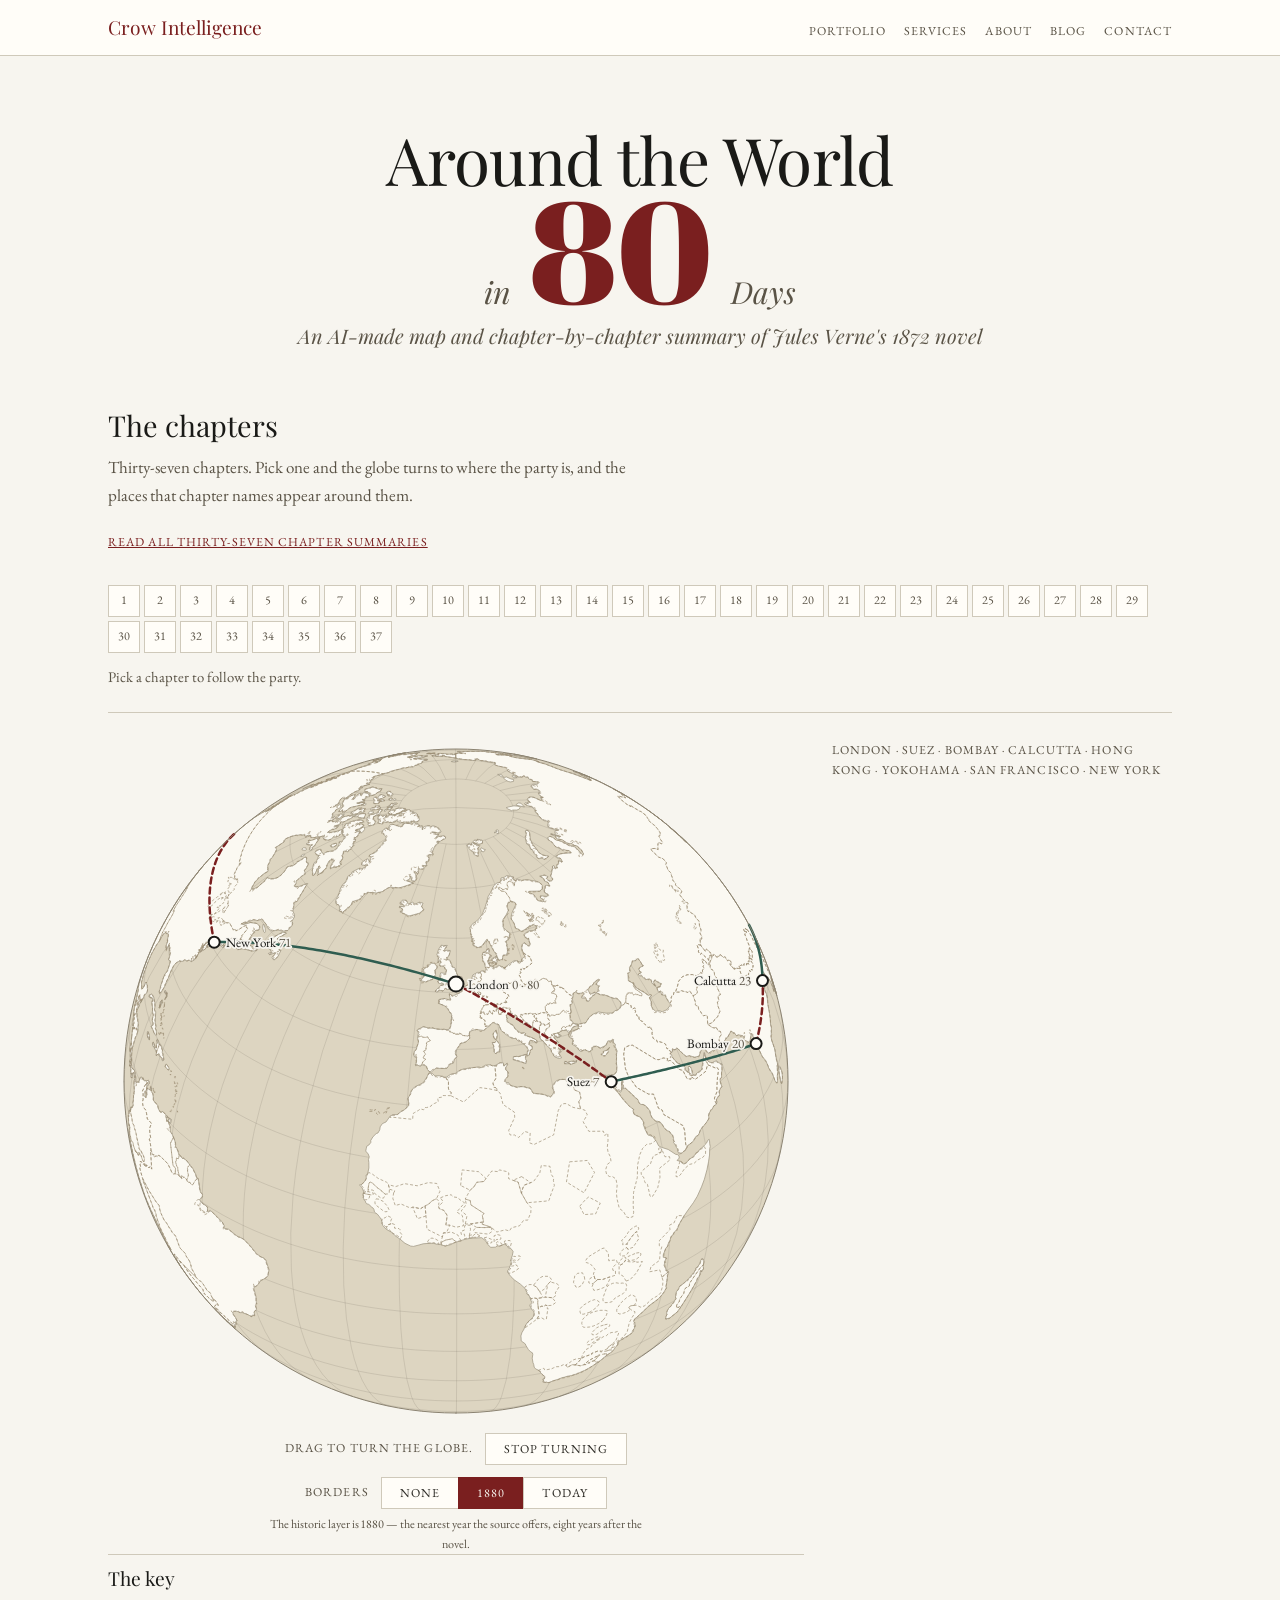
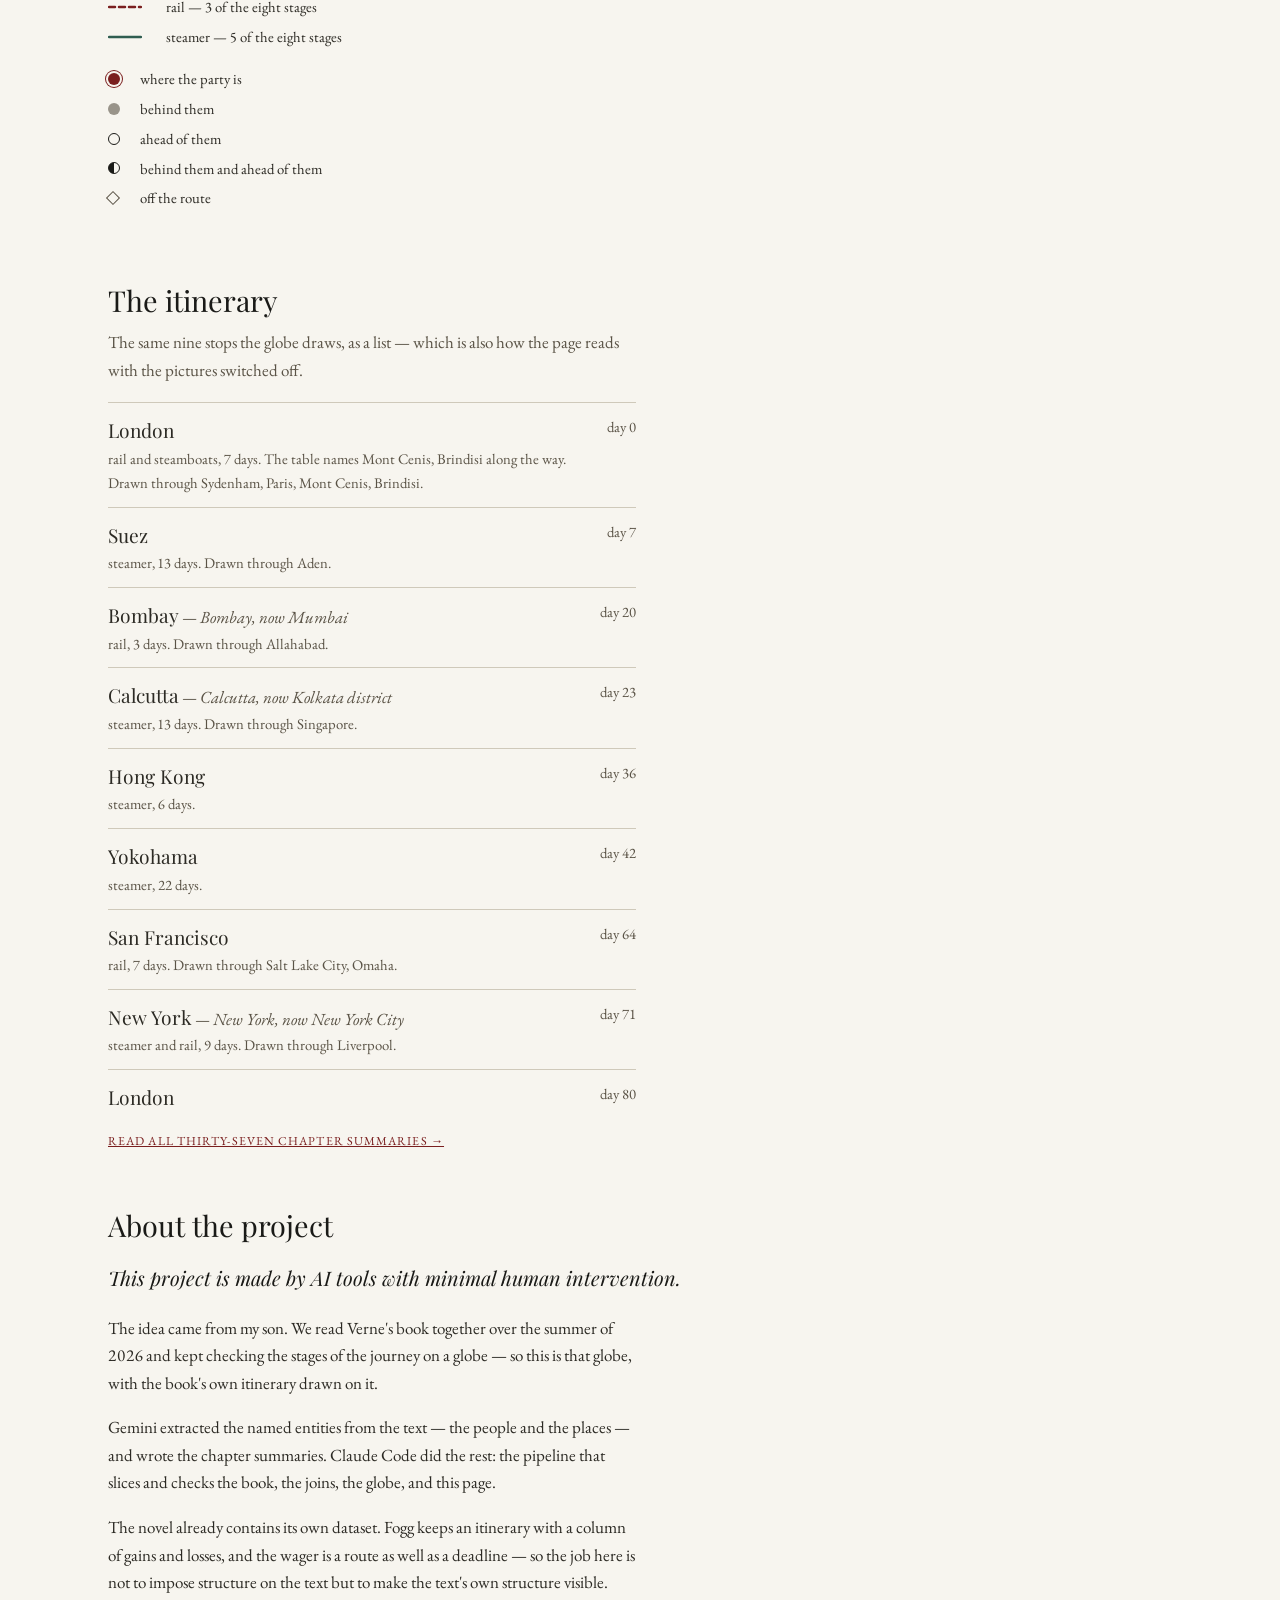
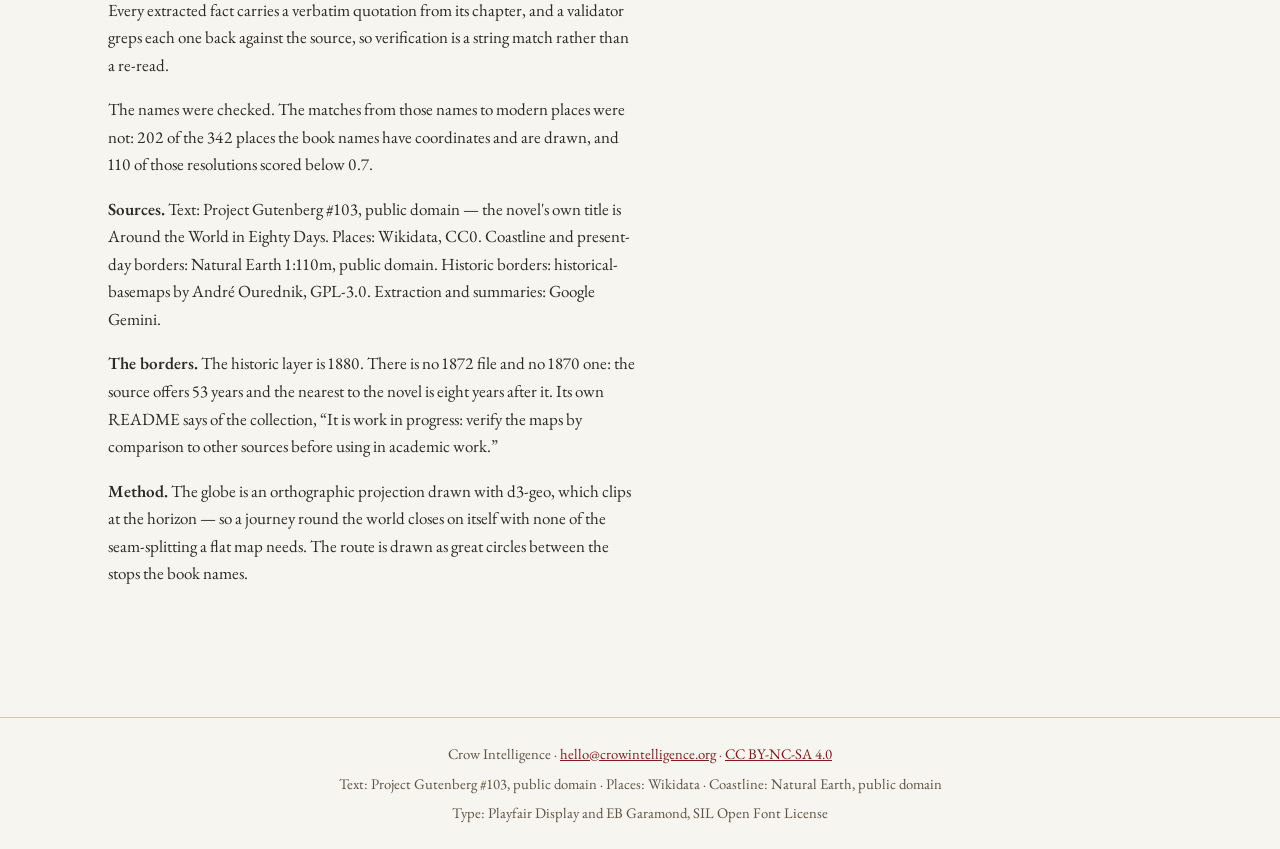
==== commit 0f3f814b: "The summaries get their own page, and the selector works again Two things, and the second one is min" ====
--- a/web/index.html
+++ b/web/index.html
@@ -229,7 +229,7 @@
   <h2 data-i18n="chapters.heading">The chapters</h2>
   <p class="note" data-i18n="chapters.note">Thirty-seven chapters. Pick one and the globe turns to where the party is, and the places that chapter names appear around them.</p>
 
-  <p class="note"><a href="#chapters-all" data-i18n="chapters.jump">Read all thirty-seven, written out below.</a></p>
+  <p class="note"><a class="read-on" href="./chapters/" data-i18n="chapters.jump">Read all thirty-seven chapter summaries</a></p>
 
   <p class="page-error" id="page-error" hidden></p>
 
@@ -304,566 +304,7 @@
   <li><span class="day-badge tabular">day 80</span><span class="stop-name">London</span></li>
   </ol>
 
-  <h2 data-i18n="chapters.all.heading">The book, chapter by chapter</h2>
-  <p class="note" data-i18n="chapters.all.note">All thirty-seven, in the order Verne wrote them: what happens, who is there, and where the chapter's geography reaches.</p>
-
-  <div class="chapters-all" id="chapters-all">
-<article class="chapter" id="ch-1">
-  <h3><span class="chapter-number tabular">1</span> IN WHICH PHILEAS FOGG AND PASSEPARTOUT ACCEPT EACH OTHER, THE ONE AS MASTER, THE OTHER AS MAN</h3>
-  <p>Mr. Phileas Fogg is an eccentric, extremely punctual, and wealthy member of the Reform Club in London. He lives a solitary and meticulously routine life at his home in Saville Row. Having dismissed his previous servant for bringing shaving water at the wrong temperature, Fogg interviews and hires Jean Passepartout, a Frenchman seeking a quiet life. Fogg then departs for his club exactly on schedule.</p>
-  <dl class="chapter-facts">
-    <dt>Who is in this chapter</dt>
-    <dd>Phileas Fogg, James Forster, Passepartout.</dd>
-    <dt>Talked about, not here</dt>
-    <dd>Sheridan, Byron, the Barings, Leotard, Blondin.</dd>
-    <dt>Places this chapter names</dt>
-    <dd>where the party is, Burlington Gardens; ahead of them, Paris; off the route, American lakes, England, France, London docks, United Kingdom, “City”.</dd>
-    <dt>How they travel</dt>
-    <dd>The chapter names no journey.</dd>
-  </dl>
-  <p class="chapter-back"><a class="to-globe" href="#globe" data-chapter="1">Show chapter 1 on the globe</a></p>
-</article>
-<article class="chapter" id="ch-2">
-  <h3><span class="chapter-number tabular">2</span> IN WHICH PASSEPARTOUT IS CONVINCED THAT HE HAS AT LAST FOUND HIS IDEAL</h3>
-  <p>Passepartout reflects on his new employer, Phileas Fogg, comparing the gentleman's extreme composure to a precise machine or a wax figure. Upon exploring the mansion at Saville Row, Passepartout is delighted by its comfort and the meticulous daily schedule laid out for him. After serving unpredictable masters in the past, he feels he has finally found the tranquil, predictable domestic life he desires.</p>
-  <dl class="chapter-facts">
-    <dt>Who is in this chapter</dt>
-    <dd>Passepartout.</dd>
-    <dt>Talked about, not here</dt>
-    <dd>Madame Tussaud, Phileas Fogg, Angelica Kauffmann, Leroy, Molière, Minerva, Lord Longferry, Sheridan.</dd>
-    <dt>Places this chapter names</dt>
-    <dd>where the party is, London, Reform Club; ahead of them, Paris; off the route, England, Haymarket taverns.</dd>
-    <dt>How they travel</dt>
-    <dd>The chapter names no journey.</dd>
-  </dl>
-  <p class="chapter-back"><a class="to-globe" href="#globe" data-chapter="2">Show chapter 2 on the globe</a></p>
-</article>
-<article class="chapter" id="ch-3">
-  <h3><span class="chapter-number tabular">3</span> IN WHICH A CONVERSATION TAKES PLACE WHICH SEEMS LIKELY TO COST PHILEAS FOGG DEAR</h3>
-  <p>Phileas Fogg arrives at the Reform Club and joins his usual whist partners. The men discuss a recent theft of fifty-five thousand pounds from the Bank of England and the likelihood of the culprit's escape. Fogg argues that the world has grown smaller and wagers twenty thousand pounds that he can circumnavigate the globe in eighty days. Despite his friends' doubts, Fogg pledges to depart for Dover that same evening and return by December 21st.</p>
-  <dl class="chapter-facts">
-    <dt>Who is in this chapter</dt>
-    <dd>Phileas Fogg, Andrew Stuart, John Sullivan, Samuel Fallentin, Thomas Flanagan, Gauthier Ralph. Named by role: A flunkey.</dd>
-    <dt>Talked about, not here</dt>
-    <dd>Named by role: robber, thief, detectives, principal cashier, Hindoos or Indians.</dd>
-    <dt>Places this chapter names</dt>
-    <dd>where the party is, London; ahead of them, Allahabad, Bombay, Brindisi, Calcutta, Hong Kong, Liverpool, Mont Cenis, New York, San Francisco, Suez, Yokohama; off the route, America, Bank of England, Dover, Glasgow, Havre, Japan, Rothal, the Continent.</dd>
-    <dt>How they travel</dt>
-    <dd>Rail, great indian peninsula railway; other; steamer; rail.</dd>
-  </dl>
-  <p class="chapter-back"><a class="to-globe" href="#globe" data-chapter="3">Show chapter 3 on the globe</a></p>
-</article>
-<article class="chapter" id="ch-4">
-  <h3><span class="chapter-number tabular">4</span> IN WHICH PHILEAS FOGG ASTOUNDS PASSEPARTOUT, HIS SERVANT</h3>
-  <p>Returning home earlier than usual, Phileas Fogg shocks his new servant, Passepartout, with the news that they are leaving for a journey around the world. Packing only a carpet-bag containing twenty thousand pounds, they rush to Charing Cross station. After Fogg gives his whist winnings to a beggar and bids his Reform Club friends farewell, the two depart by train.</p>
-  <dl class="chapter-facts">
-    <dt>Who is in this chapter</dt>
-    <dd>Phileas Fogg, Passepartout, Gauthier Ralph, Andrew Stuart. Named by role: cabman, beggar-woman, child, five friends of the Reform.</dd>
-    <dt>Talked about, not here</dt>
-    <dd>Nobody is talked about who is not in the chapter.</dd>
-    <dt>Places this chapter names</dt>
-    <dd>ahead of them, Paris; behind them and ahead of them, London; off the route, Bank of England, Calais, Dover, France.</dd>
-    <dt>How they travel</dt>
-    <dd>Carriage; rail.</dd>
-  </dl>
-  <p class="chapter-back"><a class="to-globe" href="#globe" data-chapter="4">Show chapter 4 on the globe</a></p>
-</article>
-<article class="chapter" id="ch-5">
-  <h3><span class="chapter-number tabular">5</span> IN WHICH A NEW SPECIES OF FUNDS, UNKNOWN TO THE MONEYED MEN, APPEARS ON 'CHANGE</h3>
-  <p>Phileas Fogg's departure becomes a national sensation, sparking intense debate, newspaper articles, and financial speculation across England. A highly critical article from the Royal Geographical Society causes his betting odds to plummet, leaving the elderly Lord Albemarle as his only backer. Public opinion collapses completely when the commissioner of police receives a telegram from Detective Fix in Suez, identifying Fogg as the bank robber.</p>
-  <dl class="chapter-facts">
-    <dt>Who is in this chapter</dt>
-    <dd>Named by role: commissioner of police.</dd>
-    <dt>Talked about, not here</dt>
-    <dd>Phileas Fogg, Lord Albemarle, Rowan, Fix.</dd>
-    <dt>Places this chapter names</dt>
-    <dd>ahead of them, Bombay, Suez; behind them and ahead of them, London, Scotland Yard, West End; off the route, England, Europe, India, United States.</dd>
-    <dt>How they travel</dt>
-    <dd>The chapter names no journey.</dd>
-  </dl>
-  <p class="chapter-back"><a class="to-globe" href="#globe" data-chapter="5">Show chapter 5 on the globe</a></p>
-</article>
-<article class="chapter" id="ch-6">
-  <h3><span class="chapter-number tabular">6</span> IN WHICH FIX, THE DETECTIVE, BETRAYS A VERY NATURAL IMPATIENCE</h3>
-  <p>Detective Fix and the British consul pace the wharves at Suez, anticipating the arrival of the steamer Mongolia. Fix explains his strategy for identifying the bank robber and firmly believes the suspect will pass through Suez. Once the ship arrives ahead of schedule, a passenger approaches Fix to ask for the consulate, handing over a passport that perfectly matches the description of the wanted man.</p>
-  <dl class="chapter-facts">
-    <dt>Who is in this chapter</dt>
-    <dd>Fix. Named by role: British consul, one of the passengers.</dd>
-    <dt>Talked about, not here</dt>
-    <dd>Phileas Fogg, M. Lesseps, Stephenson. Named by role: master.</dd>
-    <dt>Places this chapter names</dt>
-    <dd>ahead of them, Aden, Bombay, Brindisi; behind them and ahead of them, London, Scotland Yard; off the route, Asia, Atlantic, Cape of Good Hope, England, India, New World, Port Said, Red Sea, Suez Canal.</dd>
-    <dt>How they travel</dt>
-    <dd>Steamer, mongolia.</dd>
-  </dl>
-  <p class="chapter-back"><a class="to-globe" href="#globe" data-chapter="6">Show chapter 6 on the globe</a></p>
-</article>
-<article class="chapter" id="ch-7">
-  <h3><span class="chapter-number tabular">7</span> WHICH ONCE MORE DEMONSTRATES THE USELESSNESS OF PASSPORTS AS AIDS TO DETECTIVES</h3>
-  <p>Detective Fix rushes to the British consul at Suez to explain his suspicions about the bank robber. Shortly after, Phileas Fogg and Passepartout arrive to have Fogg's passport visaed. Although the consul sees nothing amiss, Fix is determined to investigate further. Fogg returns to his cabin on the Mongolia and methodically logs his travel time, noting he is exactly on schedule.</p>
-  <dl class="chapter-facts">
-    <dt>Who is in this chapter</dt>
-    <dd>Passepartout, Phileas Fogg. Named by role: detective, consul.</dd>
-    <dt>Talked about, not here</dt>
-    <dd>Nobody is talked about who is not in the chapter.</dd>
-    <dt>Places this chapter names</dt>
-    <dd>ahead of them, Bombay, Brindisi, Calcutta, Hong Kong, Mont Cenis, New York, Paris, San Francisco, Singapore, Yokohama; behind them and ahead of them, London; off the route, Turin.</dd>
-    <dt>How they travel</dt>
-    <dd>Other; steamer, ‘mongolia’.</dd>
-  </dl>
-  <p class="chapter-back"><a class="to-globe" href="#globe" data-chapter="7">Show chapter 7 on the globe</a></p>
-</article>
-<article class="chapter" id="ch-8">
-  <h3><span class="chapter-number tabular">8</span> IN WHICH PASSEPARTOUT TALKS RATHER MORE, PERHAPS, THAN IS PRUDENT</h3>
-  <p>On the quay at Suez, Detective Fix befriends Passepartout and pumps him for information. Hearing about Phileas Fogg's sudden departure from London, his large stash of brand new banknotes, and his supposed eighty-day journey around the world, Fix is entirely convinced Fogg is the bank robber. Fix wires London for an arrest warrant to be sent to Bombay, takes leave of the consul, and boards the Mongolia.</p>
-  <dl class="chapter-facts">
-    <dt>Who is in this chapter</dt>
-    <dd>Fix, Passepartout. Named by role: consul.</dd>
-    <dt>Talked about, not here</dt>
-    <dd>Phileas Fogg. Named by role: great-grandfather, engineer.</dd>
-    <dt>Places this chapter names</dt>
-    <dd>ahead of them, Bombay, Paris, Suez; behind them and ahead of them, London; off the route, Africa, Asia, Champs Elysées, Egypt, India, Northern and the Lyons stations, Père la Chaise.</dd>
-    <dt>How they travel</dt>
-    <dd>Steamer, ‘mongolia’.</dd>
-  </dl>
-  <p class="chapter-back"><a class="to-globe" href="#globe" data-chapter="8">Show chapter 8 on the globe</a></p>
-</article>
-<article class="chapter" id="ch-9">
-  <h3><span class="chapter-number tabular">9</span> IN WHICH THE RED SEA AND THE INDIAN OCEAN PROVE PROPITIOUS TO THE DESIGNS OF PHILEAS FOGG</h3>
-  <p>Aboard the steamer Mongolia, Phileas Fogg remains indifferent to the sights of the Red Sea and Indian Ocean, occupying himself entirely with playing whist. Meanwhile, Detective Fix subtly befriends Passepartout to glean information without revealing his true identity. The ship makes excellent time, and Fogg arrives in Bombay two days ahead of schedule.</p>
-  <dl class="chapter-facts">
-    <dt>Who is in this chapter</dt>
-    <dd>Phileas Fogg, Rev. Decimus Smith, Passepartout, Fix. Named by role: tax-collector, brigadier-general, pilot.</dd>
-    <dt>Talked about, not here</dt>
-    <dd>Named by role: engineer, purser, old historians, ancient navigators, English engineers, engineers of Solomon.</dd>
-    <dt>Places this chapter names</dt>
-    <dd>ahead of them, Calcutta; behind them, Brindisi; behind them and ahead of them, London; off the route, Arabic Gulf, Benares, Gibraltar of the Indian Ocean, Goa, India, Indian peninsula.</dd>
-    <dt>How they travel</dt>
-    <dd>Steamer, “mongolia”.</dd>
-  </dl>
-  <p class="chapter-back"><a class="to-globe" href="#globe" data-chapter="9">Show chapter 9 on the globe</a></p>
-</article>
-<article class="chapter" id="ch-10">
-  <h3><span class="chapter-number tabular">10</span> IN WHICH PASSEPARTOUT IS ONLY TOO GLAD TO GET OFF WITH THE LOSS OF HIS SHOES</h3>
-  <p>Upon arriving in Bombay, Phileas Fogg secures his passport and dines at the railway station, intending to depart for Calcutta that evening. Detective Fix tries but fails to get a local arrest warrant. Meanwhile, Passepartout wanders the city and naively enters a sacred pagoda without removing his shoes. He is attacked by priests but escapes to the station just in time, an incident Fix plans to use to detain Fogg.</p>
-  <dl class="chapter-facts">
-    <dt>Who is in this chapter</dt>
-    <dd>Phileas Fogg, Fix, Passepartout. Named by role: servant, landlord, director of the Bombay police, Indian dancing-girls, three enraged priests.</dd>
-    <dt>Talked about, not here</dt>
-    <dd>Named by role: governor-general, governors, lieutenant-governor, ferocious rajahs, native chiefs.</dd>
-    <dt>Places this chapter names</dt>
-    <dd>ahead of them, Allahabad, Calcutta; behind them, Paris, Suez; behind them and ahead of them, London; off the route, Agra, Benares, Bengal, British India, Bundelcund, Burdivan, Burhampoor, Chandernagor, Elephanta, Ganges, India, Indus, Kanherian grottoes, Madras, Salcette, Tannah, Western Ghauts, continent, hypogea.</dd>
-    <dt>How they travel</dt>
-    <dd>Rail, great indian peninsula railway.</dd>
-  </dl>
-  <p class="chapter-back"><a class="to-globe" href="#globe" data-chapter="10">Show chapter 10 on the globe</a></p>
-</article>
-<article class="chapter" id="ch-11">
-  <h3><span class="chapter-number tabular">11</span> IN WHICH PHILEAS FOGG SECURES A CURIOUS MEANS OF CONVEYANCE AT A FABULOUS PRICE</h3>
-  <p>Phileas Fogg, Passepartout, and Sir Francis Cromarty travel by train across the Indian peninsula, passing dense forests and historic regions. The journey is abruptly halted at the hamlet of Kholby because the railway line is unfinished, despite newspaper reports to the contrary. Remaining calm, Fogg searches the village for alternative transport and ultimately purchases a half-domesticated elephant named Kiouni for the exorbitant sum of two thousand pounds to carry them to Allahabad.</p>
-  <dl class="chapter-facts">
-    <dt>Who is in this chapter</dt>
-    <dd>Passepartout, Sir Francis Cromarty, Phileas Fogg. Named by role: conductor, Indian, young Parsee.</dd>
-    <dt>Talked about, not here</dt>
-    <dd>Aureng-Zeb, Feringhea, Fix.</dd>
-    <dt>Places this chapter names</dt>
-    <dd>ahead of them, Allahabad, Calcutta, Hong Kong; behind them and ahead of them, London; off the route, Aurungabad, Benares, Ellora, England, Europe, Greenwich, Gulf of Cambray, Kandallah, Pounah, Surat.</dd>
-    <dt>How they travel</dt>
-    <dd>Rail; elephant, kiouni.</dd>
-  </dl>
-  <p class="chapter-back"><a class="to-globe" href="#globe" data-chapter="11">Show chapter 11 on the globe</a></p>
-</article>
-<article class="chapter" id="ch-12">
-  <h3><span class="chapter-number tabular">12</span> IN WHICH PHILEAS FOGG AND HIS COMPANIONS VENTURE ACROSS THE INDIAN FORESTS, AND WHAT ENSUED</h3>
-  <p>Phileas Fogg, Sir Francis Cromarty, and Passepartout travel by elephant through the wild territory of Bundelcund. Their guide leads them through dense forests and over the Vindhia Mountains to bypass the unfinished railway. During their journey, they hide from a passing procession of Brahmins and fakirs who are leading a young drugged woman to a forced suttee sacrifice, prompting Fogg to propose a rescue since he has time to spare.</p>
-  <dl class="chapter-facts">
-    <dt>Who is in this chapter</dt>
-    <dd>Phileas Fogg, Sir Francis Cromarty, Passepartout. Named by role: Parsee, woman.</dd>
-    <dt>Talked about, not here</dt>
-    <dd>Named by role: governor, rajah.</dd>
-    <dt>Places this chapter names</dt>
-    <dd>where the party is, Bombay; ahead of them, Allahabad; behind them and ahead of them, Saville Row; off the route, Ganges, India, Kholby, Pillaji.</dd>
-    <dt>How they travel</dt>
-    <dd>Elephant, kiouni.</dd>
-  </dl>
-  <p class="chapter-back"><a class="to-globe" href="#globe" data-chapter="12">Show chapter 12 on the globe</a></p>
-</article>
-<article class="chapter" id="ch-13">
-  <h3><span class="chapter-number tabular">13</span> IN WHICH PASSEPARTOUT RECEIVES A NEW PROOF THAT FORTUNE FAVORS THE BRAVE</h3>
-  <p>Phileas Fogg, Sir Francis Cromarty, Passepartout, and their Parsee guide plot to rescue the young widow, Aouda, from being burned alive. After an attempt to break into the pagoda fails, they wait until dawn when the sacrifice begins. In a daring move, Passepartout secretly takes the place of the deceased rajah on the pyre, rises as if from the dead, and carries the drugged woman to safety before the guards realize the trick.</p>
-  <dl class="chapter-facts">
-    <dt>Who is in this chapter</dt>
-    <dd>Phileas Fogg, Sir Francis Cromarty, Passepartout, Aouda. Named by role: guide.</dd>
-    <dt>Talked about, not here</dt>
-    <dd>Named by role: wealthy Bombay merchant, rajah’s relatives, old rajah of Bundelcund.</dd>
-    <dt>Places this chapter names</dt>
-    <dd>where the party is, Bombay; ahead of them, Allahabad; off the route, Bundelcund.</dd>
-    <dt>How they travel</dt>
-    <dd>Elephant.</dd>
-  </dl>
-  <p class="chapter-back"><a class="to-globe" href="#globe" data-chapter="13">Show chapter 13 on the globe</a></p>
-</article>
-<article class="chapter" id="ch-14">
-  <h3><span class="chapter-number tabular">14</span> IN WHICH PHILEAS FOGG DESCENDS THE WHOLE LENGTH OF THE BEAUTIFUL VALLEY OF THE GANGES WITHOUT EVER THINKING OF SEEING IT</h3>
-  <p>Following their successful rescue of Aouda, the travellers proceed by elephant to Allahabad, where Fogg generously gifts the valuable animal to their loyal Parsee guide. They board a train, stopping at Benares where Sir Francis departs to rejoin his troops. Continuing rapidly through the Ganges valley, Fogg and Passepartout arrive in Calcutta with Aouda exactly on schedule, ready to board their steamer for Hong Kong.</p>
-  <dl class="chapter-facts">
-    <dt>Who is in this chapter</dt>
-    <dd>Passepartout, Sir Francis Cromarty, Phileas Fogg, Aouda. Named by role: Parsee, elderly, crusty Jew.</dd>
-    <dt>Talked about, not here</dt>
-    <dd>Brahma, Ucaf Uddaul, Kama, Vicvarcarma, Mahomet, Vishnu, Shiva, Lord Cornwallis. Named by role: rajah, queen of Ahmehnagara, Parsee relation.</dd>
-    <dt>Places this chapter names</dt>
-    <dd>ahead of them, Hong Kong; behind them, Bombay; behind them and ahead of them, London; off the route, Ahmehnagara, Birmingham, Casi, Ceylon, Ganges, Golconda, Himalaya, Jumna, Madras, Manchester, Pillaji, Regent Street.</dd>
-    <dt>How they travel</dt>
-    <dd>Elephant, kiouni; rail.</dd>
-  </dl>
-  <p class="chapter-back"><a class="to-globe" href="#globe" data-chapter="14">Show chapter 14 on the globe</a></p>
-</article>
-<article class="chapter" id="ch-15">
-  <h3><span class="chapter-number tabular">15</span> IN WHICH THE BAG OF BANKNOTES DISGORGES SOME THOUSANDS OF POUNDS MORE</h3>
-  <p>Upon arriving at the station in Calcutta, Fogg, Passepartout, and Aouda are arrested and brought before Judge Obadiah. They discover the detective Fix has orchestrated charges against them for Passepartout's accidental desecration of a Bombay pagoda. Sentenced to prison and heavily fined, Fogg unhesitatingly pays two thousand pounds in bail, allowing the party to rush to the harbour and board the steamer 'Rangoon' for Hong Kong, leaving Fix in despair.</p>
-  <dl class="chapter-facts">
-    <dt>Who is in this chapter</dt>
-    <dd>Passepartout, Phileas Fogg, Aouda, Fix, Judge Obadiah, Oysterpuff. Named by role: policeman, three Indian priests, constable.</dd>
-    <dt>Talked about, not here</dt>
-    <dd>Nobody is talked about who is not in the chapter.</dd>
-    <dt>Places this chapter names</dt>
-    <dd>where the party is, pagoda of Pillaji; ahead of them, Hong Kong; behind them, Bombay, Suez; behind them and ahead of them, London; off the route, pagoda of Malabar Hill.</dd>
-    <dt>How they travel</dt>
-    <dd>Rail; carriage, palkigahri; carriage; other, boat; steamer, rangoon.</dd>
-  </dl>
-  <p class="chapter-back"><a class="to-globe" href="#globe" data-chapter="15">Show chapter 15 on the globe</a></p>
-</article>
-<article class="chapter" id="ch-16">
-  <h3><span class="chapter-number tabular">16</span> IN WHICH FIX DOES NOT SEEM TO UNDERSTAND IN THE LEAST WHAT IS SAID TO HIM</h3>
-  <p>The travellers are aboard the steamer Rangoon sailing from Calcutta to Hong Kong. Aouda becomes better acquainted with the politely eccentric Phileas Fogg, feeling deep gratitude for her rescue. Meanwhile, Detective Fix is secretly on board, agonizing over his failure to receive an arrest warrant. He reveals his presence to Passepartout, feigning ignorance of their recent adventures to gather information and plot a way to detain Fogg.</p>
-  <dl class="chapter-facts">
-    <dt>Who is in this chapter</dt>
-    <dd>Aouda, Phileas Fogg, Fix, Passepartout.</dd>
-    <dt>Talked about, not here</dt>
-    <dd>Sir Jametsee Jeejeebhoy, Jeejeeh. Named by role: Parsee guide, Papuans.</dd>
-    <dt>Places this chapter names</dt>
-    <dd>where the party is, Singapore; ahead of them, Hong Kong, Yokohama; behind them, Bombay, Calcutta; off the route, America, Celestial Empire, China, China seas, Europe, Gulf of Bengal, Himalaya, India, Indian Ocean, Japan.</dd>
-    <dt>How they travel</dt>
-    <dd>Steamer, rangoon.</dd>
-  </dl>
-  <p class="chapter-back"><a class="to-globe" href="#globe" data-chapter="16">Show chapter 16 on the globe</a></p>
-</article>
-<article class="chapter" id="ch-17">
-  <h3><span class="chapter-number tabular">17</span> SHOWING WHAT HAPPENED ON THE VOYAGE FROM SINGAPORE TO HONG KONG</h3>
-  <p>Passepartout becomes suspicious of Fix's constant presence and concludes he must be a spy hired by the Reform Club to verify Fogg's journey. The steamer Rangoon arrives early in Singapore, allowing Fogg and Aouda a brief carriage ride through the tropical landscape. They depart for Hong Kong, but worsening weather threatens to delay their progress, much to Passepartout's intense frustration.</p>
-  <dl class="chapter-facts">
-    <dt>Who is in this chapter</dt>
-    <dd>Passepartout, Phileas Fogg, Aouda, Fix. Named by role: captain.</dd>
-    <dt>Talked about, not here</dt>
-    <dd>Named by role: engineer, crew.</dd>
-    <dt>Places this chapter names</dt>
-    <dd>ahead of them, Hong Kong, Yokohama; behind them, Bombay, Suez; behind them and ahead of them, Saville Row; off the route, America, China, Europe, Malacca, New Holland, Sumatra.</dd>
-    <dt>How they travel</dt>
-    <dd>Steamer, rangoon; carriage.</dd>
-  </dl>
-  <p class="chapter-back"><a class="to-globe" href="#globe" data-chapter="17">Show chapter 17 on the globe</a></p>
-</article>
-<article class="chapter" id="ch-18">
-  <h3><span class="chapter-number tabular">18</span> IN WHICH PHILEAS FOGG, PASSEPARTOUT, AND FIX GO EACH ABOUT HIS BUSINESS</h3>
-  <p>A severe storm delays the steamer Rangoon, causing it to arrive in Hong Kong twenty-four hours late. Fogg discovers the Yokohama steamer, the 'Carnatic', was also delayed for boiler repairs, saving his schedule. Upon finding that Aouda's cousin Jeejeeh has moved to Europe, Fogg calmly offers to take Aouda with him to Europe, instructing Passepartout to book three cabins on the 'Carnatic'.</p>
-  <dl class="chapter-facts">
-    <dt>Who is in this chapter</dt>
-    <dd>Phileas Fogg, Aouda, Fix, Passepartout. Named by role: pilot, broker.</dd>
-    <dt>Talked about, not here</dt>
-    <dd>Jeejeeh.</dd>
-    <dt>Places this chapter names</dt>
-    <dd>ahead of them, San Francisco, Yokohama; behind them and ahead of them, London; off the route, China, Europe, Holland, Japan, Pacific.</dd>
-    <dt>How they travel</dt>
-    <dd>Steamer, rangoon; carriage, palanquin.</dd>
-  </dl>
-  <p class="chapter-back"><a class="to-globe" href="#globe" data-chapter="18">Show chapter 18 on the globe</a></p>
-</article>
-<article class="chapter" id="ch-19">
-  <h3><span class="chapter-number tabular">19</span> IN WHICH PASSEPARTOUT TAKES A TOO GREAT INTEREST IN HIS MASTER, AND WHAT COMES OF IT</h3>
-  <p>While exploring Hong Kong, Passepartout discovers that the steamer 'Carnatic' is departing for America that very evening instead of the next morning. He meets Fix, who invites him to a tavern and reveals he is a London detective pursuing Phileas Fogg for a bank robbery. When Passepartout fiercely refuses to betray his master, Fix drugs him with an opium pipe to ensure Fogg misses the early departure of the steamer.</p>
-  <dl class="chapter-facts">
-    <dt>Who is in this chapter</dt>
-    <dd>Passepartout, Fix. Named by role: natives, clerk, customers, waiters.</dd>
-    <dt>Talked about, not here</dt>
-    <dd>Phileas Fogg, Aouda. Named by role: gentlemen of the Reform Club.</dd>
-    <dt>Places this chapter names</dt>
-    <dd>behind them, Bombay, Calcutta, Singapore; behind them and ahead of them, London; off the route, America, Canton River, Celestial Empire, England, Kent, Macao, Nankin, Surrey.</dd>
-    <dt>How they travel</dt>
-    <dd>Steamer, carnatic.</dd>
-  </dl>
-  <p class="chapter-back"><a class="to-globe" href="#globe" data-chapter="19">Show chapter 19 on the globe</a></p>
-</article>
-<article class="chapter" id="ch-20">
-  <h3><span class="chapter-number tabular">20</span> IN WHICH FIX COMES FACE TO FACE WITH PHILEAS FOGG</h3>
-  <p>Unaware of Passepartout's drug-induced stupor, Fogg and Aouda arrive at the quay only to discover the Carnatic has sailed early. Undeterred by the setback, Fogg searches the docks and charters a small pilot-boat, the Tankadere, captained by John Bunsby, to reach Shanghai in time to catch the Pacific steamer. After leaving funds with the police to search for his missing servant, Fogg, Aouda, and a secretly disappointed Fix set sail.</p>
-  <dl class="chapter-facts">
-    <dt>Who is in this chapter</dt>
-    <dd>Phileas Fogg, Aouda, Fix, John Bunsby. Named by role: four hardy mariners.</dd>
-    <dt>Talked about, not here</dt>
-    <dd>Passepartout.</dd>
-    <dt>Places this chapter names</dt>
-    <dd>ahead of them, San Francisco, Yokohama; off the route, Chinese coast, Japan, Macao, Nagasaki, Shanghai, opium-house.</dd>
-    <dt>How they travel</dt>
-    <dd>Carriage, palanquin; steamer, carnatic; other, tankadere.</dd>
-  </dl>
-  <p class="chapter-back"><a class="to-globe" href="#globe" data-chapter="20">Show chapter 20 on the globe</a></p>
-</article>
-<article class="chapter" id="ch-21">
-  <h3><span class="chapter-number tabular">21</span> IN WHICH THE MASTER OF THE &quot;TANKADERE&quot; RUNS GREAT RISK OF LOSING A REWARD OF TWO HUNDRED POUNDS</h3>
-  <p>Determined to catch the Yokohama steamer, Phileas Fogg charters the small pilot-boat Tankadere to take him, Aouda, and Fix from Hong Kong to Shanghai. En route, they endure a terrifying typhoon but hold their course, reaching the Shanghai River just as the American steamer is departing. In a final bid to catch it, Fogg orders the pilot to fire a distress cannon.</p>
-  <dl class="chapter-facts">
-    <dt>Who is in this chapter</dt>
-    <dd>John Bunsby, Phileas Fogg, Aouda, Fix.</dd>
-    <dt>Talked about, not here</dt>
-    <dd>Passepartout.</dd>
-    <dt>Places this chapter names</dt>
-    <dd>where the party is, Shanghai River; ahead of them, Yokohama; behind them and ahead of them, London; off the route, America, Chinese coast, England, Shanghai, United States, island of Formosa.</dd>
-    <dt>How they travel</dt>
-    <dd>Other, tankadere; steamer, carnatic; steamer, american steamer.</dd>
-  </dl>
-  <p class="chapter-back"><a class="to-globe" href="#globe" data-chapter="21">Show chapter 21 on the globe</a></p>
-</article>
-<article class="chapter" id="ch-22">
-  <h3><span class="chapter-number tabular">22</span> IN WHICH PASSEPARTOUT FINDS OUT THAT, EVEN AT THE ANTIPODES, IT IS CONVENIENT TO HAVE SOME MONEY IN ONE'S POCKET</h3>
-  <p>Awaking from his opium-induced stupor aboard the Carnatic, Passepartout discovers that Phileas Fogg and Aouda missed the ship because he failed to inform them of its early departure. Arriving in Yokohama, Japan, he finds himself alone with no money. He wanders the exotic streets of the European and Japanese quarters, growing increasingly hungry as night falls.</p>
-  <dl class="chapter-facts">
-    <dt>Who is in this chapter</dt>
-    <dd>Passepartout. Named by role: purser.</dd>
-    <dt>Talked about, not here</dt>
-    <dd>Phileas Fogg, Fix, Aouda.</dd>
-    <dt>Places this chapter names</dt>
-    <dd>behind them, Calcutta; behind them and ahead of them, London; off the route, Europe, North America, Oriental islands, Yeddo.</dd>
-    <dt>How they travel</dt>
-    <dd>Steamer, carnatic.</dd>
-  </dl>
-  <p class="chapter-back"><a class="to-globe" href="#globe" data-chapter="22">Show chapter 22 on the globe</a></p>
-</article>
-<article class="chapter" id="ch-23">
-  <h3><span class="chapter-number tabular">23</span> IN WHICH PASSEPARTOUT'S NOSE BECOMES OUTRAGEOUSLY LONG</h3>
-  <p>Stranded without money, Passepartout trades his clothes for Japanese garments to afford a small meal. To secure passage across the Pacific, he takes a job in the Honourable William Batulcar's acrobatic troupe as a base for a human pyramid. While performing, he spots Fogg and Aouda in the audience, breaking the formation to rush to them. After Fogg pays for the damages, they all board the American steamer together.</p>
-  <dl class="chapter-facts">
-    <dt>Who is in this chapter</dt>
-    <dd>Passepartout, Honourable William Batulcar, Phileas Fogg, Aouda.</dd>
-    <dt>Talked about, not here</dt>
-    <dd>Mikado, TINGOU, Barnum.</dd>
-    <dt>Places this chapter names</dt>
-    <dd>ahead of them, San Francisco; behind them, Paris; off the route, America, Empire of the Sun, Europe, France, Japan, New World, Pacific, States of the Union, UNITED STATES.</dd>
-    <dt>How they travel</dt>
-    <dd>Steamer, american steamer.</dd>
-  </dl>
-  <p class="chapter-back"><a class="to-globe" href="#globe" data-chapter="23">Show chapter 23 on the globe</a></p>
-</article>
-<article class="chapter" id="ch-24">
-  <h3><span class="chapter-number tabular">24</span> DURING WHICH MR. FOGG AND PARTY CROSS THE PACIFIC OCEAN</h3>
-  <p>After boarding the Yokohama steamer off the coast of Shanghai, Fogg, Aouda, and Fix arrive in Yokohama. There, Fogg discovers Passepartout working in a theatre troupe. Reunited and re-clothed, they board the General Grant to cross the Pacific to San Francisco. During the voyage, Fix and Passepartout agree to a truce, and the ship arrives exactly on schedule.</p>
-  <dl class="chapter-facts">
-    <dt>Who is in this chapter</dt>
-    <dd>John Bunsby, Phileas Fogg, Aouda, Fix, Passepartout.</dd>
-    <dt>Talked about, not here</dt>
-    <dd>Honourable William Batulcar. Named by role: captain of the Yokohama steamer.</dd>
-    <dt>Places this chapter names</dt>
-    <dd>ahead of them, Liverpool, New York; behind them, Aden, Bombay, Calcutta, Hong Kong, Singapore; behind them and ahead of them, London; off the route, California, China, England, Japan, Shanghai.</dd>
-    <dt>How they travel</dt>
-    <dd>Steamer, yokohama steamer; steamer, general grant; rail; steamer, transatlantic steamer.</dd>
-  </dl>
-  <p class="chapter-back"><a class="to-globe" href="#globe" data-chapter="24">Show chapter 24 on the globe</a></p>
-</article>
-<article class="chapter" id="ch-25">
-  <h3><span class="chapter-number tabular">25</span> IN WHICH A SLIGHT GLIMPSE IS HAD OF SAN FRANCISCO</h3>
-  <p>Phileas Fogg, Aouda, and Passepartout arrive in San Francisco. While Fogg and Aouda explore the city and head to the English consulate with Fix, they find themselves caught in the middle of a violent street brawl over the election of a justice of the peace. Fogg is confronted by a belligerent American, Colonel Stamp Proctor, before the party boards the evening train for New York.</p>
-  <dl class="chapter-facts">
-    <dt>Who is in this chapter</dt>
-    <dd>Phileas Fogg, Aouda, Passepartout, Fix, Colonel Stamp Proctor. Named by role: driver, porter.</dd>
-    <dt>Talked about, not here</dt>
-    <dd>Camerfield, Mandiboy.</dd>
-    <dt>Places this chapter names</dt>
-    <dd>ahead of them, New York; behind them, Paris; behind them and ahead of them, London; off the route, America, Asia, Boulevard des Italiens, Brazil, Broadway, Celestial Empire, Chili, Chinese quarter, England, Europe, Mexico, New World, Pacific islands, Peru, Regent Street, Sacramento.</dd>
-    <dt>How they travel</dt>
-    <dd>Carriage; carriage, coach; rail.</dd>
-  </dl>
-  <p class="chapter-back"><a class="to-globe" href="#globe" data-chapter="25">Show chapter 25 on the globe</a></p>
-</article>
-<article class="chapter" id="ch-26">
-  <h3><span class="chapter-number tabular">26</span> IN WHICH PHILEAS FOGG AND PARTY TRAVEL BY THE PACIFIC RAILROAD</h3>
-  <p>The travelers depart Oakland on the Pacific Railroad, crossing California and entering Nevada. The journey provides stunning views of the Sierra Nevada mountains and comfortable sleeping arrangements in a converted car. However, their progress is interrupted in Nevada by a massive herd of buffalo blocking the tracks for three hours, much to Passepartout's frustration, before they continue into Utah.</p>
-  <dl class="chapter-facts">
-    <dt>Who is in this chapter</dt>
-    <dd>Phileas Fogg, Passepartout, Fix. Named by role: detective, steward, engineer.</dd>
-    <dt>Talked about, not here</dt>
-    <dd>President Lincoln.</dd>
-    <dt>Places this chapter names</dt>
-    <dd>ahead of them, Liverpool, New York, Omaha, Salt Lake City, San Francisco; off the route, American Desert, American River, Cedar and Humboldt Mountains, Great Salt Lake, Illinois, Iowa, Kansas, Colorado, and Oregon, Laramie territory, Nebraska, Ogden, Pacific, Platte River, Rocky Mountains, San Pablo Bay, Tuilla Valley, United States, Wahsatch Mountains.</dd>
-    <dt>How they travel</dt>
-    <dd>Rail, pacific railroad; steamer, atlantic steamer.</dd>
-  </dl>
-  <p class="chapter-back"><a class="to-globe" href="#globe" data-chapter="26">Show chapter 26 on the globe</a></p>
-</article>
-<article class="chapter" id="ch-27">
-  <h3><span class="chapter-number tabular">27</span> IN WHICH PASSEPARTOUT UNDERGOES, AT A SPEED OF TWENTY MILES AN HOUR, A COURSE OF MORMON HISTORY</h3>
-  <p>As the train travels towards the Great Salt Lake, a Mormon missionary, Elder William Hitch, delivers a lecture on Mormon history in one of the cars, with Passepartout eventually becoming his only listener. The train arrives in Ogden, allowing Fogg and his party time to visit Salt Lake City via a branch line before returning to the train. Just as they depart, a fleeing Mormon boards the train to escape his single, overbearing wife.</p>
-  <dl class="chapter-facts">
-    <dt>Who is in this chapter</dt>
-    <dd>Passepartout, Elder William Hitch, Phileas Fogg, Fix. Named by role: belated Mormon.</dd>
-    <dt>Talked about, not here</dt>
-    <dd>Joe Smith, Hiram, Brigham Young, Abraham, Victor Hugo. Named by role: Mormon.</dd>
-    <dt>Places this chapter names</dt>
-    <dd>off the route, America, California, Carthage, Dead Sea, England, Far West, Germany, Illinois, Independence, Missouri, Israel, Jordan, Kirkland, Lake Asphaltite, Mississippi, Missouri, Nauvoo, Norway, Ohio, Sweden, United States, Vermont, Wahsatch Range, Weber.</dd>
-    <dt>How they travel</dt>
-    <dd>Rail, train no. 48; rail, branch road.</dd>
-  </dl>
-  <p class="chapter-back"><a class="to-globe" href="#globe" data-chapter="27">Show chapter 27 on the globe</a></p>
-</article>
-<article class="chapter" id="ch-28">
-  <h3><span class="chapter-number tabular">28</span> IN WHICH PASSEPARTOUT DOES NOT SUCCEED IN MAKING ANYBODY LISTEN TO REASON</h3>
-  <p>As the train continues across the Rocky Mountains, Aouda spots Colonel Proctor on board, and the group distracts Fogg with whist to prevent a duel. The journey is halted by a severely damaged suspension bridge over Medicine Bow rapids. Instead of the passengers crossing safely on foot first—as Passepartout vainly attempts to suggest—the engineer successfully drives the entire train across at maximum speed just as the bridge collapses behind them.</p>
-  <dl class="chapter-facts">
-    <dt>Who is in this chapter</dt>
-    <dd>Passepartout, Fix, Phileas Fogg, Aouda, Colonel Stamp Proctor, James Forster. Named by role: steward, engineer, conductor, signal-man.</dd>
-    <dt>Talked about, not here</dt>
-    <dd>Named by role: station-master.</dd>
-    <dt>Places this chapter names</dt>
-    <dd>ahead of them, New York, Omaha; behind them, San Francisco; off the route, Arkansas River, Atlantic, Europe, Great Salt Lake, Laramie Peak, Medicine Creek, Missouri, North Platte River, Ogden, Pacific.</dd>
-    <dt>How they travel</dt>
-    <dd>Rail, train.</dd>
-  </dl>
-  <p class="chapter-back"><a class="to-globe" href="#globe" data-chapter="28">Show chapter 28 on the globe</a></p>
-</article>
-<article class="chapter" id="ch-29">
-  <h3><span class="chapter-number tabular">29</span> IN WHICH CERTAIN INCIDENTS ARE NARRATED WHICH ARE ONLY TO BE MET WITH ON AMERICAN RAILROADS</h3>
-  <p>As the train continues its journey across the American West, Colonel Proctor interrupts Fogg's whist game and demands a duel. Unable to stop at Plum Creek, they prepare to fight in the rear car. Before they can duel, a band of Sioux attacks the train. Passepartout heroically uncouples the cars to stop the train near Fort Kearney, but goes missing in the aftermath.</p>
-  <dl class="chapter-facts">
-    <dt>Who is in this chapter</dt>
-    <dd>Phileas Fogg, Aouda, Fix, Passepartout, Colonel Stamp Proctor. Named by role: Yankee, conductor, Sioux, engineer, stoker, Sioux chief, soldiers of the fort.</dd>
-    <dt>Talked about, not here</dt>
-    <dd>General Dodge, Thomas C. Durant, Amphion, John Bull.</dd>
-    <dt>Places this chapter names</dt>
-    <dd>ahead of them, New York, Omaha; behind them, San Francisco; off the route, America, Atlantic, Chicago, Denver, England, Europe, Missouri, Plum Creek.</dd>
-    <dt>How they travel</dt>
-    <dd>Rail, union pacific railroad.</dd>
-  </dl>
-  <p class="chapter-back"><a class="to-globe" href="#globe" data-chapter="29">Show chapter 29 on the globe</a></p>
-</article>
-<article class="chapter" id="ch-30">
-  <h3><span class="chapter-number tabular">30</span> IN WHICH PHILEAS FOGG SIMPLY DOES HIS DUTY</h3>
-  <p>Discovering Passepartout missing after the Sioux attack, Fogg hires thirty soldiers from Fort Kearney to rescue him, knowing the delay will likely cost him his wager. While he is gone, the runaway locomotive returns, and the train departs for Omaha without Fogg, Aouda, or Fix. Fogg returns the next morning, having successfully rescued Passepartout, only to find the train gone.</p>
-  <dl class="chapter-facts">
-    <dt>Who is in this chapter</dt>
-    <dd>Colonel Stamp Proctor, Aouda, Phileas Fogg, Fix, Passepartout. Named by role: commanding officer of Fort Kearney, captain, sergeant, engineer, stoker, conductor, lieutenants.</dd>
-    <dt>Talked about, not here</dt>
-    <dd>Nobody is talked about who is not in the chapter.</dd>
-    <dt>Places this chapter names</dt>
-    <dd>ahead of them, New York, Omaha; behind them, San Francisco; off the route, Arkansas, Republican River.</dd>
-    <dt>How they travel</dt>
-    <dd>Rail, locomotive; rail, train.</dd>
-  </dl>
-  <p class="chapter-back"><a class="to-globe" href="#globe" data-chapter="30">Show chapter 30 on the globe</a></p>
-</article>
-<article class="chapter" id="ch-31">
-  <h3><span class="chapter-number tabular">31</span> IN WHICH FIX, THE DETECTIVE, CONSIDERABLY FURTHERS THE INTERESTS OF PHILEAS FOGG</h3>
-  <p>Stranded and twenty hours behind schedule, Fogg accepts Fix's suggestion to hire a wind-powered sledge driven by an American named Mudge. The sledge races across the frozen plains to Omaha, where the party boards a series of trains to Chicago and then New York. Despite their rapid transit across the country, they arrive at the New York pier just 45 minutes after their steamer has sailed for Liverpool.</p>
-  <dl class="chapter-facts">
-    <dt>Who is in this chapter</dt>
-    <dd>Phileas Fogg, Passepartout, Fix, Mudge, Aouda.</dd>
-    <dt>Talked about, not here</dt>
-    <dd>Nobody is talked about who is not in the chapter.</dd>
-    <dt>Places this chapter names</dt>
-    <dd>ahead of them, Liverpool; off the route, Atlantic, Columbus, England, Europe, Fremont, Great Island, Nebraska, Saint Joseph, Schuyler.</dd>
-    <dt>How they travel</dt>
-    <dd>Sledge; rail, chicago and rock island railroad; rail, pittsburgh, fort wayne, and chicago railway.</dd>
-  </dl>
-  <p class="chapter-back"><a class="to-globe" href="#globe" data-chapter="31">Show chapter 31 on the globe</a></p>
-</article>
-<article class="chapter" id="ch-32">
-  <h3><span class="chapter-number tabular">32</span> IN WHICH PHILEAS FOGG ENGAGES IN A DIRECT STRUGGLE WITH BAD FORTUNE</h3>
-  <p>Having missed the steamer for Liverpool, Phileas Fogg and his companions secure lodging in New York. The following day, Fogg scours the docks for a departing vessel and meets Captain Andrew Speedy of the Henrietta. When Speedy steadfastly refuses to sail to Liverpool, Fogg offers him two thousand dollars per passenger to take them to Bordeaux, securing their passage just in time.</p>
-  <dl class="chapter-facts">
-    <dt>Who is in this chapter</dt>
-    <dd>Phileas Fogg, Passepartout, Aouda, Andrew Speedy, Fix.</dd>
-    <dt>Talked about, not here</dt>
-    <dd>Nobody is talked about who is not in the chapter.</dd>
-    <dt>Places this chapter names</dt>
-    <dd>ahead of them, Liverpool; behind them, Hong Kong; behind them and ahead of them, London; off the route, Bordeaux, Cardiff, China, England, Havre, Southampton.</dd>
-    <dt>How they travel</dt>
-    <dd>Steamer, china; steamer, pereire; steamer, inman steamer; other, jersey city ferryboat; carriage; steamer, henrietta; carriage, hack.</dd>
-  </dl>
-  <p class="chapter-back"><a class="to-globe" href="#globe" data-chapter="32">Show chapter 32 on the globe</a></p>
-</article>
-<article class="chapter" id="ch-33">
-  <h3><span class="chapter-number tabular">33</span> IN WHICH PHILEAS FOGG SHOWS HIMSELF EQUAL TO THE OCCASION</h3>
-  <p>Phileas Fogg bribes the crew of the Henrietta to lock up Captain Speedy and sail toward Liverpool. When the coal supply runs low, Fogg buys the ship at a premium and burns its wooden fixtures to keep the steam going. Reaching Ireland, Fogg's party takes a train to Dublin and a fast steamer to Liverpool, only for Fix to finally arrest Fogg just as they disembark.</p>
-  <dl class="chapter-facts">
-    <dt>Who is in this chapter</dt>
-    <dd>Phileas Fogg, Andrew Speedy, Aouda, Passepartout, Fix. Named by role: engineer.</dd>
-    <dt>Talked about, not here</dt>
-    <dd>Nobody is talked about who is not in the chapter.</dd>
-    <dt>Places this chapter names</dt>
-    <dd>ahead of them, Liverpool, New York; behind them and ahead of them, London; off the route, Bordeaux.</dd>
-    <dt>How they travel</dt>
-    <dd>Steamer, henrietta; rail; steamer.</dd>
-  </dl>
-  <p class="chapter-back"><a class="to-globe" href="#globe" data-chapter="33">Show chapter 33 on the globe</a></p>
-</article>
-<article class="chapter" id="ch-34">
-  <h3><span class="chapter-number tabular">34</span> IN WHICH PHILEAS FOGG AT LAST REACHES LONDON</h3>
-  <p>Phileas Fogg is imprisoned in the Liverpool Custom House by Detective Fix, effectively ruining his chances of winning the wager. Passepartout is devastated, blaming himself for not warning Fogg about Fix's true motives. Fix suddenly returns with news that the real bank robber was caught three days prior. A freed Fogg knocks Fix down and charters a special train to London, but arrives five minutes late.</p>
-  <dl class="chapter-facts">
-    <dt>Who is in this chapter</dt>
-    <dd>Phileas Fogg, Passepartout, Aouda, Fix. Named by role: policemen, engineer.</dd>
-    <dt>Talked about, not here</dt>
-    <dd>Nobody is talked about who is not in the chapter.</dd>
-    <dt>Places this chapter names</dt>
-    <dd>behind them and ahead of them, Reform Club; off the route, English soil.</dd>
-    <dt>How they travel</dt>
-    <dd>Carriage, cab; rail, special train.</dd>
-  </dl>
-  <p class="chapter-back"><a class="to-globe" href="#globe" data-chapter="34">Show chapter 34 on the globe</a></p>
-</article>
-<article class="chapter" id="ch-35">
-  <h3><span class="chapter-number tabular">35</span> IN WHICH PHILEAS FOGG DOES NOT HAVE TO REPEAT HIS ORDERS TO PASSEPARTOUT TWICE</h3>
-  <p>Phileas Fogg returns to his house on Saville Row, believing he has lost his wager and his fortune. He locks himself away to settle his affairs, while a guilt-ridden Passepartout keeps watch. During an evening conversation, Fogg apologizes to Aouda for his ruin; in response, she proposes marriage to him, and he happily accepts, sending Passepartout for a clergyman.</p>
-  <dl class="chapter-facts">
-    <dt>Who is in this chapter</dt>
-    <dd>Phileas Fogg, Passepartout, Aouda.</dd>
-    <dt>Talked about, not here</dt>
-    <dd>Fix, Reverend Samuel Wilson.</dd>
-    <dt>Places this chapter names</dt>
-    <dd>ahead of them, Liverpool; behind them and ahead of them, Reform Club; off the route, Barings, England, India, Marylebone parish, Reform, Westminster.</dd>
-    <dt>How they travel</dt>
-    <dd>On foot.</dd>
-  </dl>
-  <p class="chapter-back"><a class="to-globe" href="#globe" data-chapter="35">Show chapter 35 on the globe</a></p>
-</article>
-<article class="chapter" id="ch-36">
-  <h3><span class="chapter-number tabular">36</span> IN WHICH PHILEAS FOGG'S NAME IS ONCE MORE AT A PREMIUM ON 'CHANGE</h3>
-  <p>Following the arrest of the real bank robber, James Strand, public opinion in London swings entirely back in Phileas Fogg's favor. On the evening the wager is set to expire, his five friends anxiously wait in the Reform Club while a massive crowd gathers outside. Having received no news, the men count down the final seconds of the wager, only for Fogg to suddenly enter the room right on time.</p>
-  <dl class="chapter-facts">
-    <dt>Who is in this chapter</dt>
-    <dd>John Sullivan, Samuel Fallentin, Andrew Stuart, Gauthier Ralph, Thomas Flanagan, Phileas Fogg.</dd>
-    <dt>Talked about, not here</dt>
-    <dd>James Strand, Fix, Lord Albemarle.</dd>
-    <dt>Places this chapter names</dt>
-    <dd>ahead of them, Liverpool; behind them, New York; behind them and ahead of them, Saville Row; off the route, America, Asia, Barings, Edinburgh.</dd>
-    <dt>How they travel</dt>
-    <dd>The chapter names no journey.</dd>
-  </dl>
-  <p class="chapter-back"><a class="to-globe" href="#globe" data-chapter="36">Show chapter 36 on the globe</a></p>
-</article>
-<article class="chapter" id="ch-37">
-  <h3><span class="chapter-number tabular">37</span> IN WHICH IT IS SHOWN THAT PHILEAS FOGG GAINED NOTHING BY HIS TOUR AROUND THE WORLD, UNLESS IT WERE HAPPINESS</h3>
-  <p>Passepartout discovers that it is actually Saturday, not Sunday, and drags Fogg to the Reform Club, where Fogg arrives with minutes to spare and wins his twenty-thousand-pound wager. The chapter explains that by travelling constantly eastward Fogg unknowingly gained a full day, seeing the sun cross the meridian eighty times to London's seventy-nine. Though his winnings barely exceed his expenses, Fogg marries Aouda, whose suggestion of marriage had prompted the errand that revealed his error. In the end his real gain from the journey is happiness, not money.</p>
-  <dl class="chapter-facts">
-    <dt>Who is in this chapter</dt>
-    <dd>Passepartout, Phileas Fogg, Aouda.</dd>
-    <dt>Talked about, not here</dt>
-    <dd>Reverend Samuel Wilson, Fix.</dd>
-    <dt>Places this chapter names</dt>
-    <dd>off the route, India.</dd>
-    <dt>How they travel</dt>
-    <dd>Carriage.</dd>
-  </dl>
-  <p class="chapter-back"><a class="to-globe" href="#globe" data-chapter="37">Show chapter 37 on the globe</a></p>
-</article>
-  </div>
+  <p class="note"><a class="read-on" href="./chapters/">Read all thirty-seven chapter summaries &rarr;</a></p>
 
   <h2 data-i18n="about.heading">About the project</h2>
   <p class="about-lede" data-i18n="about.ai">This project is made by AI tools with minimal human intervention.</p>
--- a/web/style.css
+++ b/web/style.css
@@ -587,3 +587,27 @@
   .chapters-all { max-width: none; }
   .chapter { break-inside: avoid; }
 }
+
+/* -------------------------------------------------- the summaries, as their own page */
+
+/* The thirty-seven were written out below the globe for one release. They were 90% of
+ * that page and a wall in front of the thing a reader came for, so they are a page now:
+ * no globe, no scripts, just the book in summary. */
+
+body.reading main { max-width: 720px; }
+.chapters-title { font-family: var(--display); font-size: var(--fs-h2); margin: 0 0 var(--sp-2); }
+body.reading .lede { text-align: left; font-size: var(--fs-body); }
+
+.crumb {
+  font-size: var(--fs-label);
+  letter-spacing: var(--ls-label);
+  text-transform: uppercase;
+  margin: var(--sp-3) 0;
+}
+
+/* On the globe, the two ways through to the summaries. */
+.read-on {
+  font-size: var(--fs-label);
+  letter-spacing: var(--ls-label);
+  text-transform: uppercase;
+}
